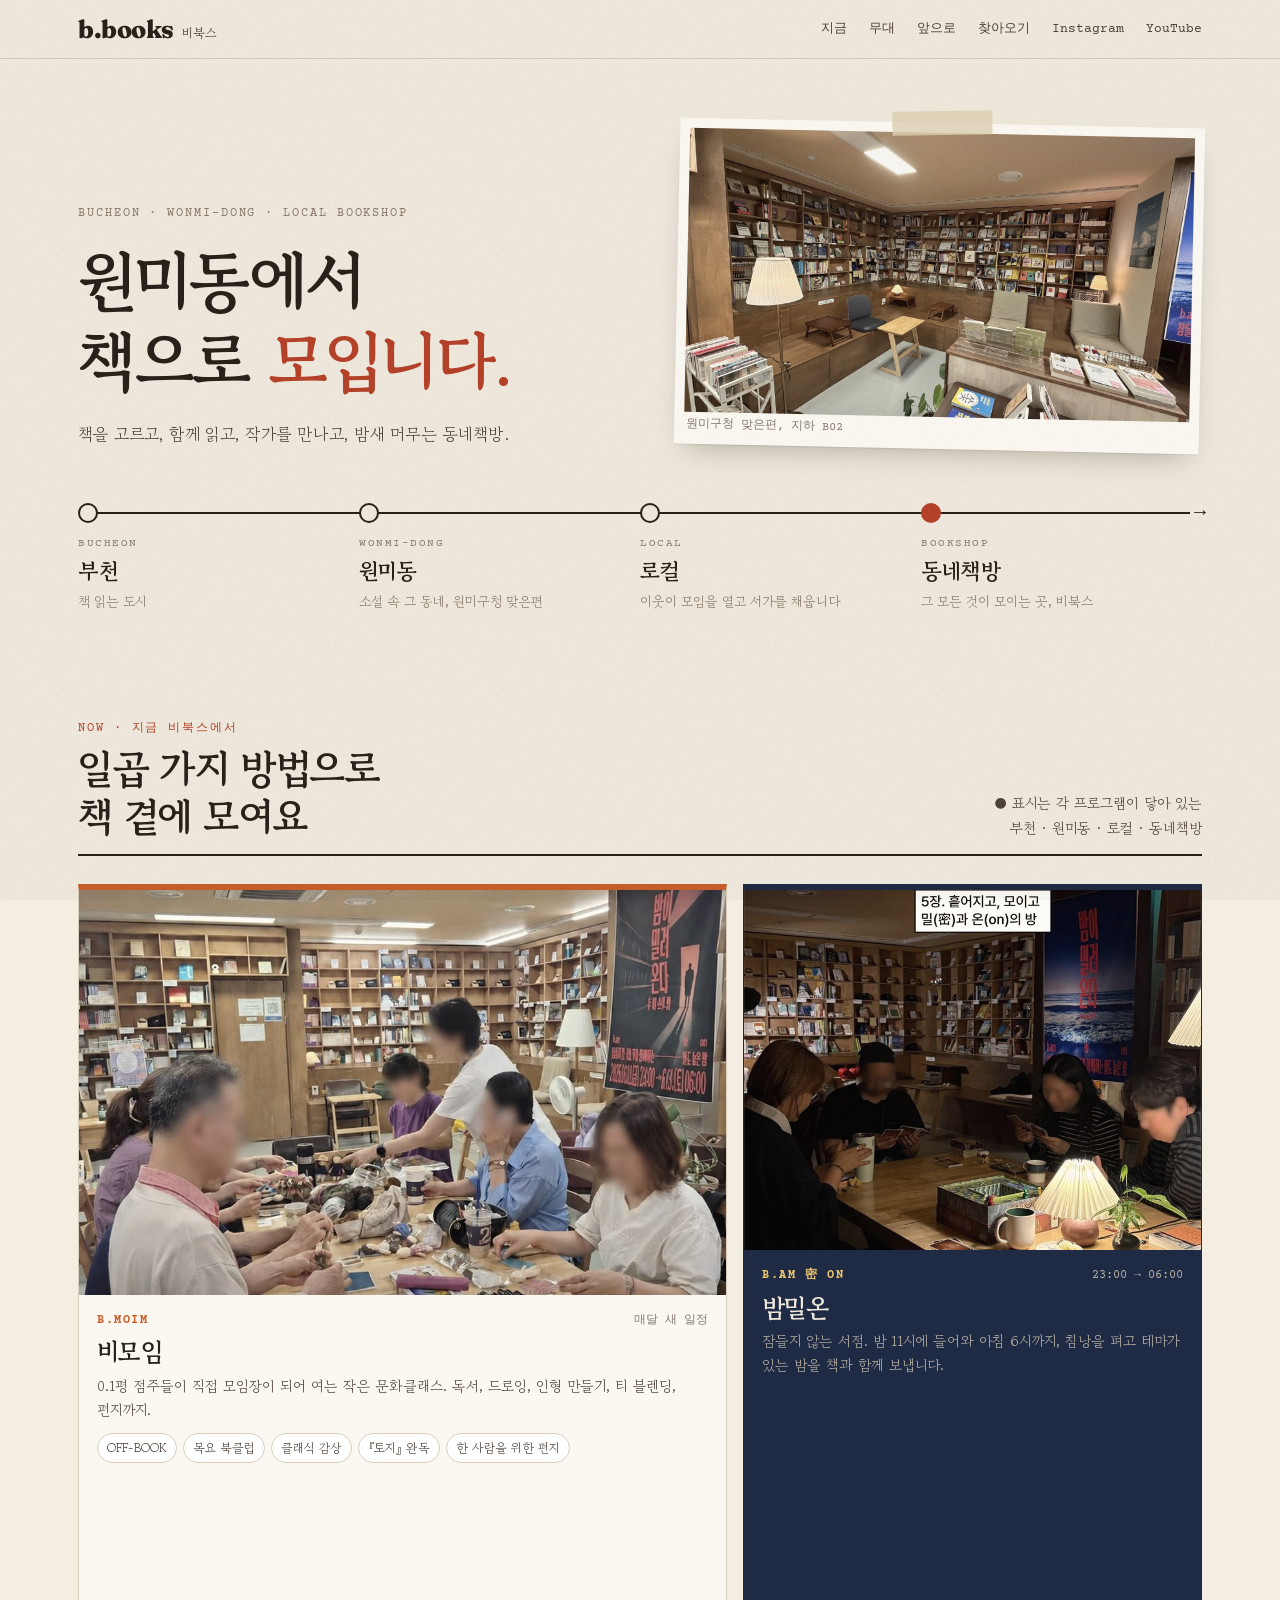
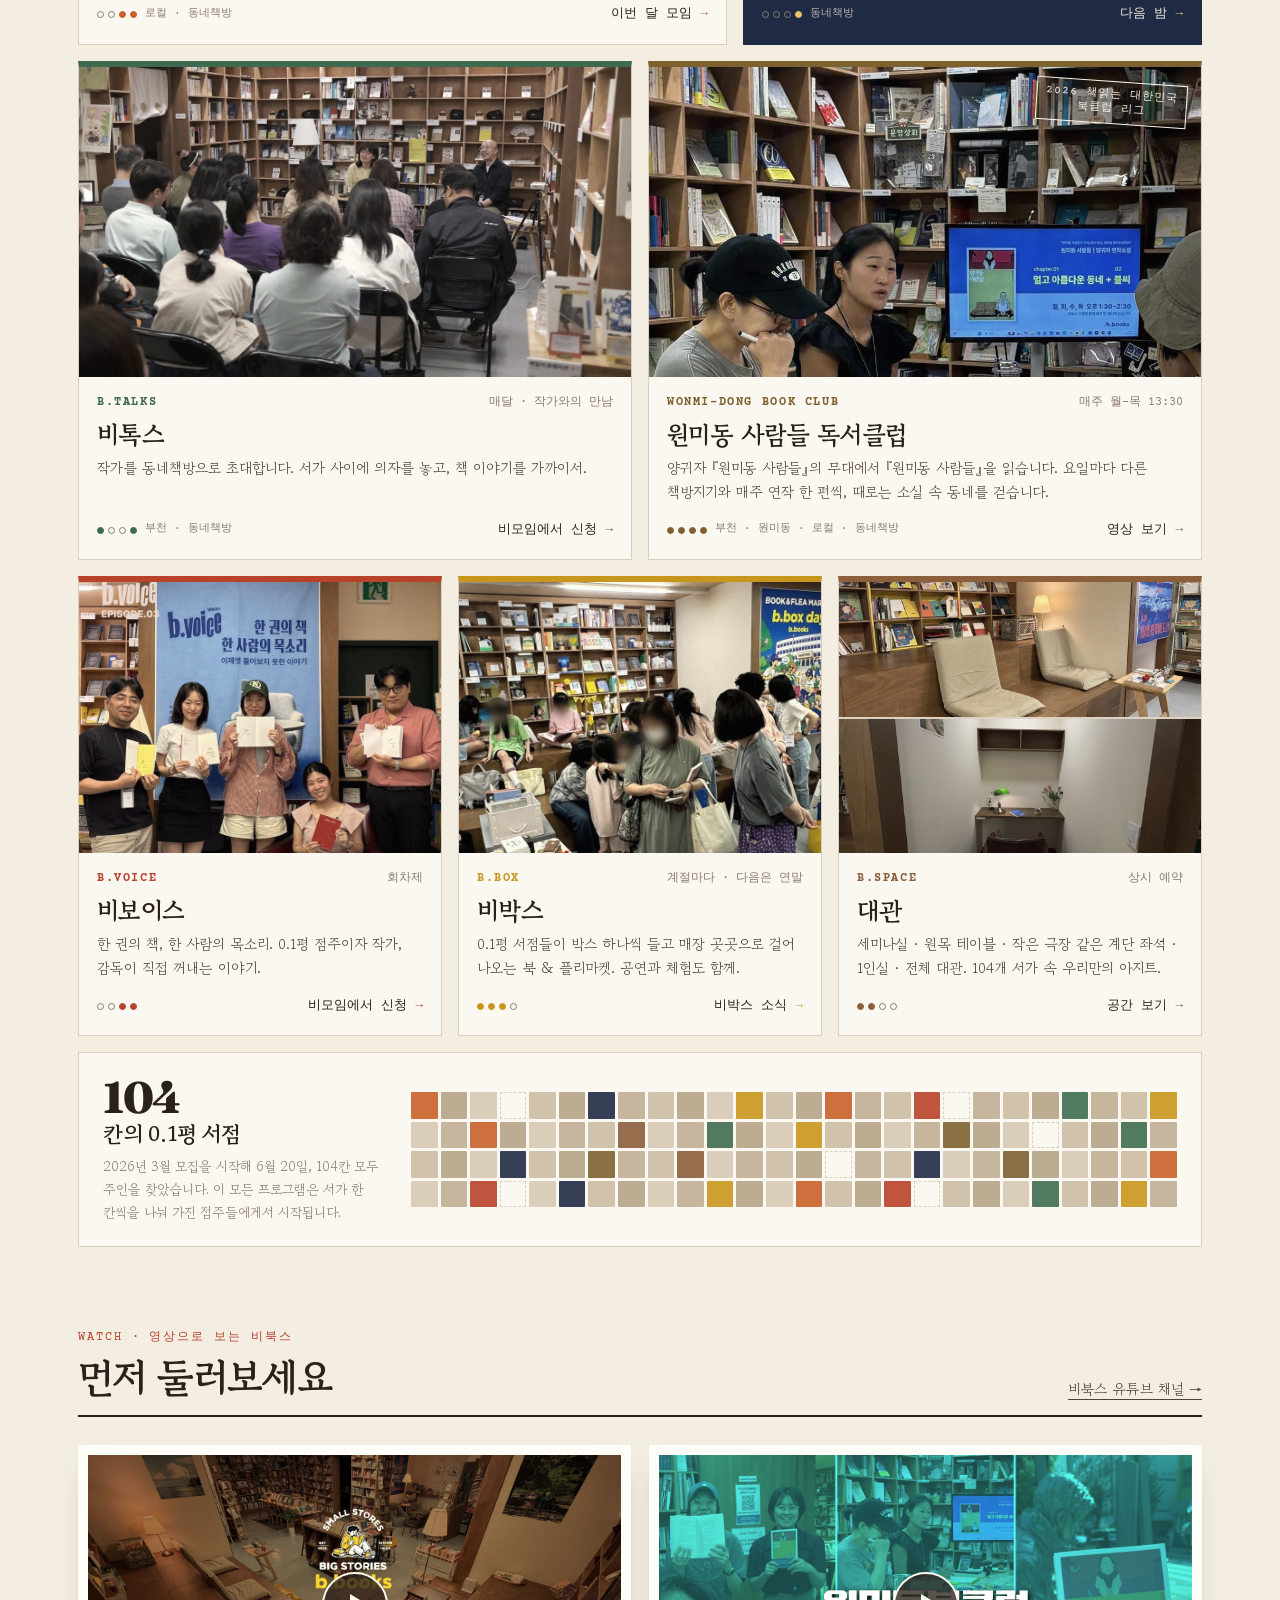
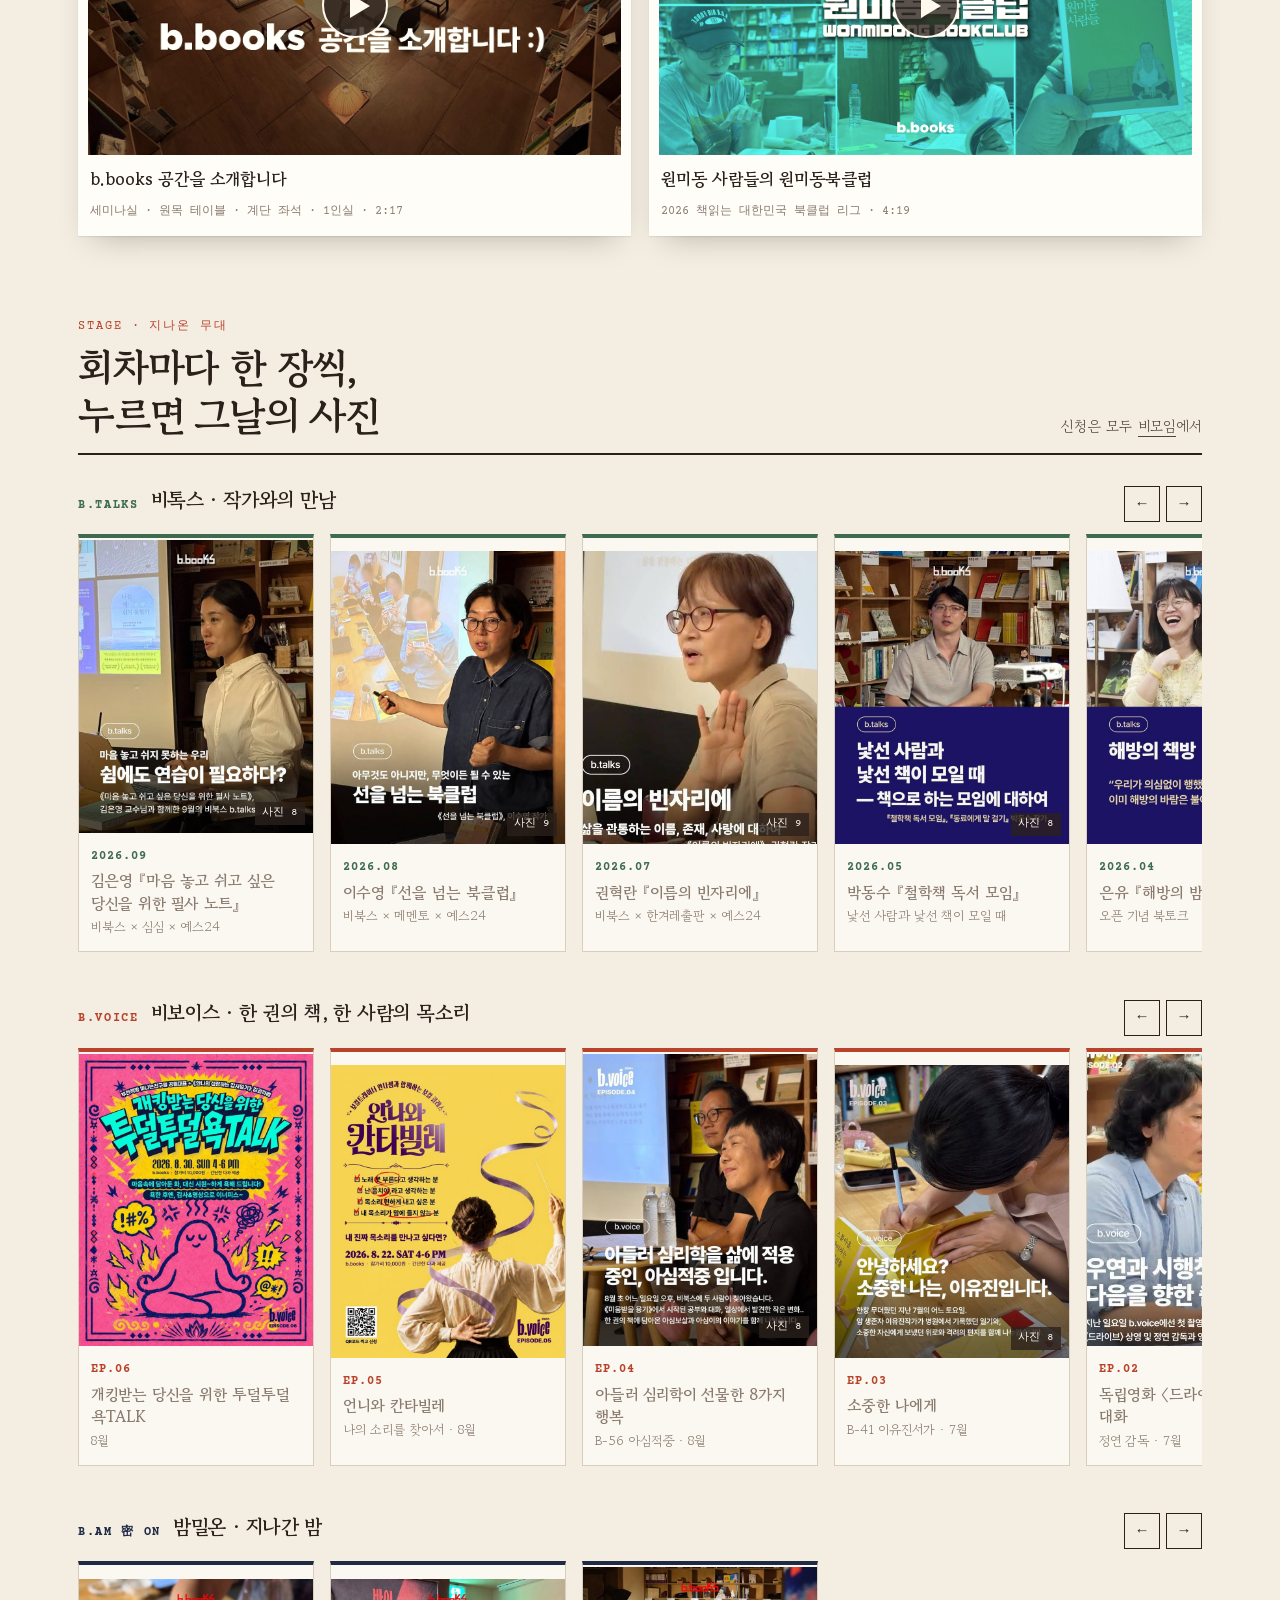
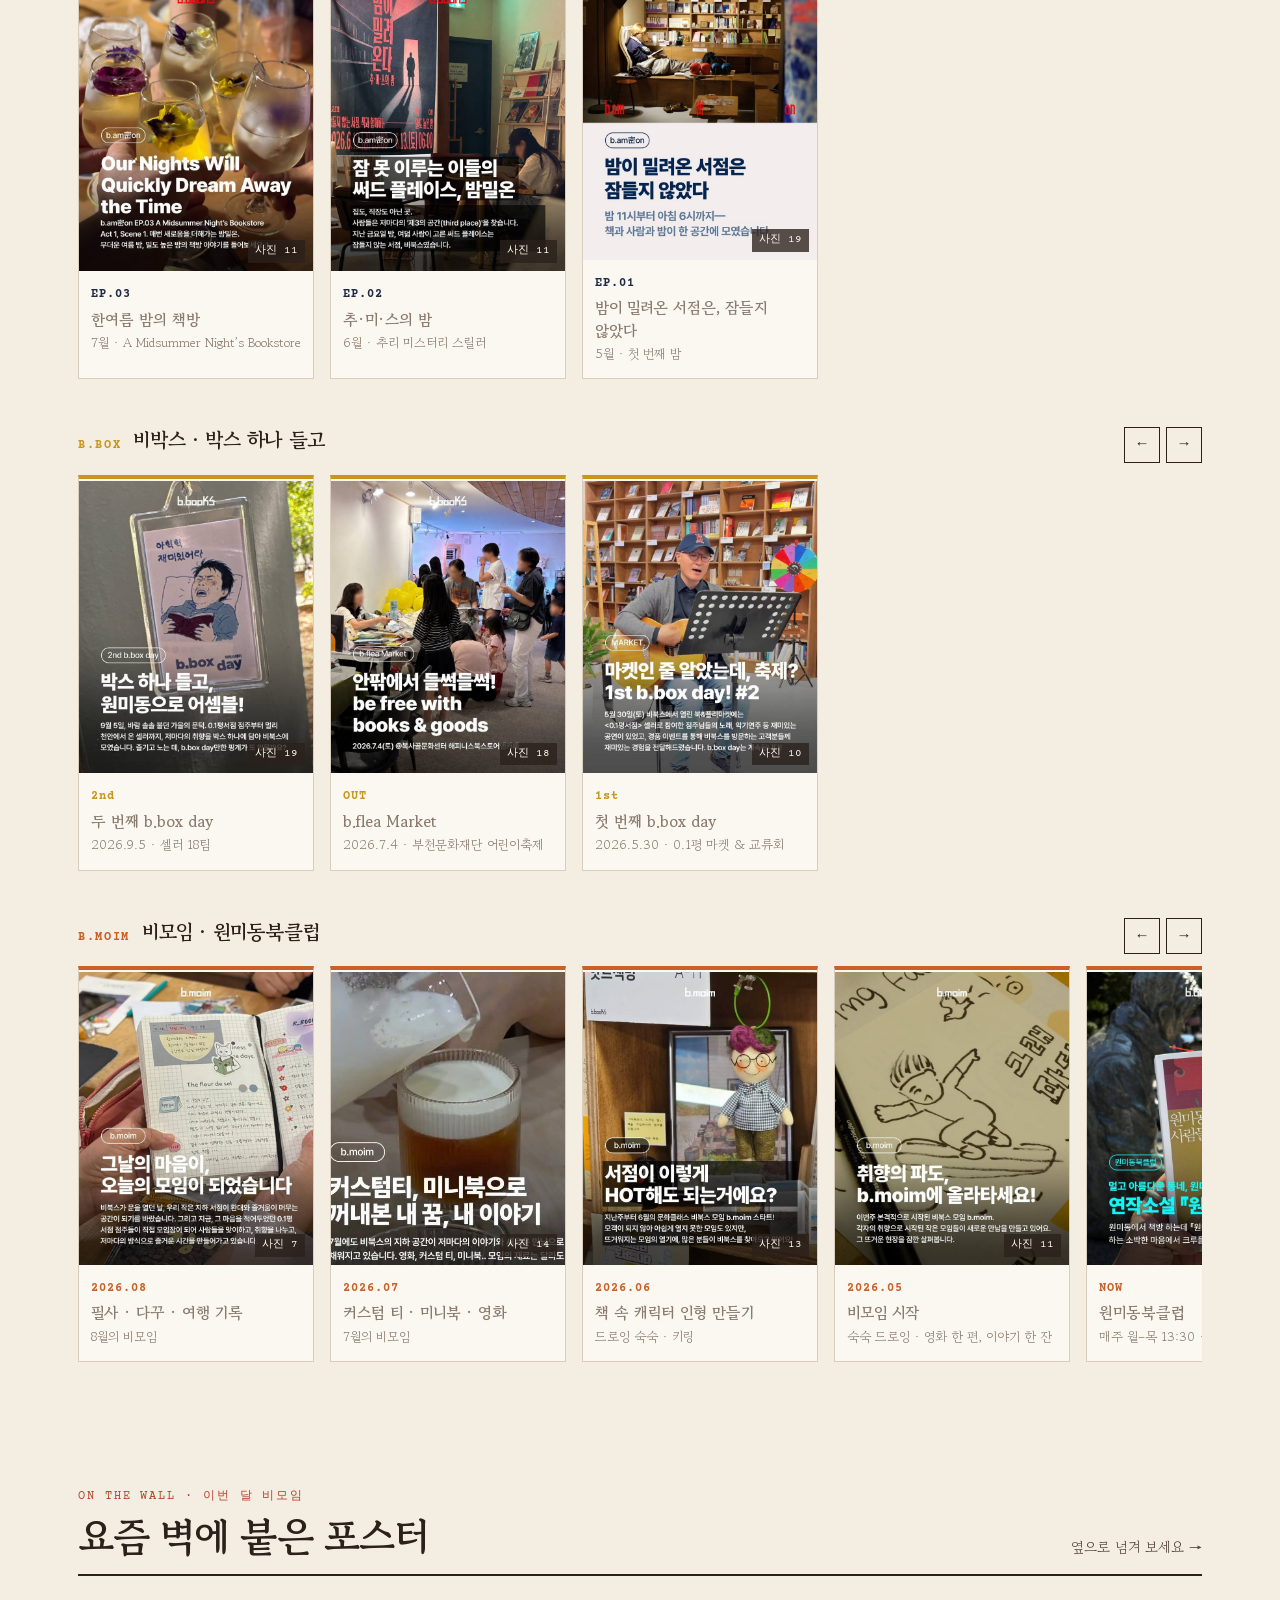
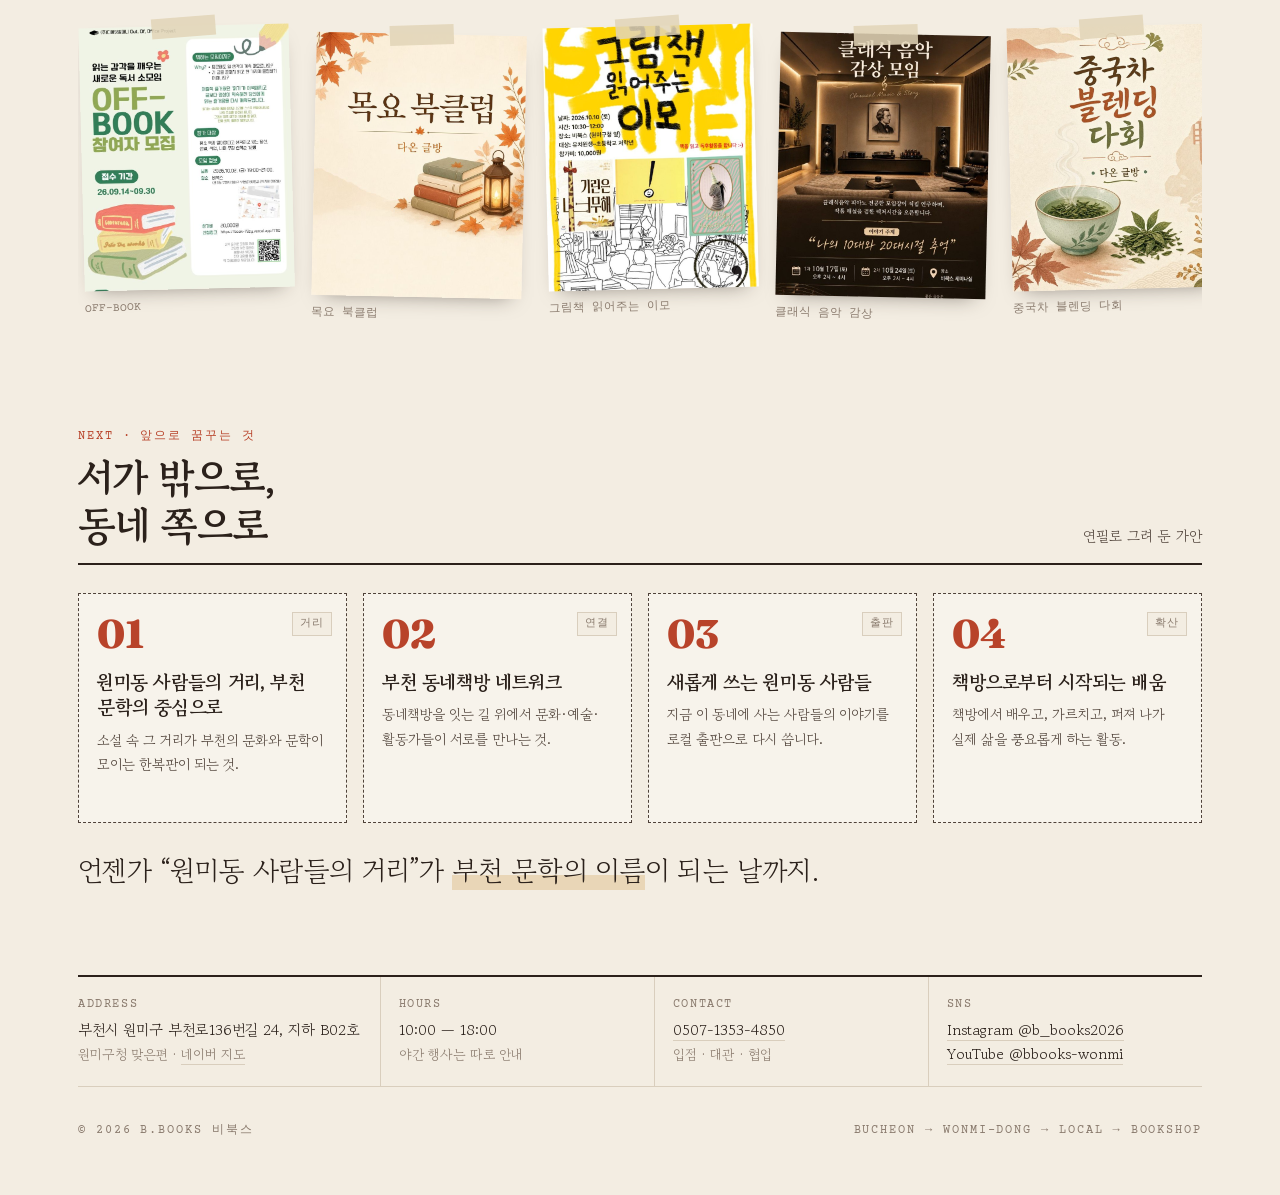
==== index.html @ 8acd5d56 "인스타그램 기록 반영: 실제 행사 사진, 비톡스·비보이스·밤밀온·비박스·비모임 회차별 갤러리 Co-Authored-By: Claude Opus 5.5 <noreply@anthrop" ====
<!DOCTYPE html>
<html lang="ko">
<head>
<meta charset="UTF-8">
<meta name="viewport" content="width=device-width, initial-scale=1">
<title>비북스 b.books — 부천 원미동 동네책방</title>
<meta name="description" content="부천 원미동 동네책방 비북스. 비모임, 비톡스, 밤밀온, 비보이스, 비박스, 원미동 사람들 독서클럽, 공간 대관.">
<meta property="og:type" content="website">
<meta property="og:title" content="비북스 b.books — 부천 원미동 동네책방">
<meta property="og:description" content="원미동에서 책으로 모입니다. 비모임 · 비톡스 · 밤밀온 · 비보이스 · 비박스 · 원미동 사람들 독서클럽 · 대관">
<meta property="og:image" content="https://yonghee0330.github.io/bbooks-home/images/og.jpg">
<meta property="og:url" content="https://yonghee0330.github.io/bbooks-home/">
<meta name="robots" content="noindex">
<link rel="preconnect" href="https://fonts.googleapis.com">
<link rel="preconnect" href="https://fonts.gstatic.com" crossorigin>
<link href="https://fonts.googleapis.com/css2?family=Courier+Prime:wght@400;700&family=Fraunces:ital,opsz,wght@0,9..144,600;0,9..144,800;1,9..144,400&family=Gowun+Batang:wght@400;700&display=swap" rel="stylesheet">
<style>
  :root {
    --paper: #f3ede2;
    --card: #fbf8f2;
    --ink: #2b211b;
    --ink-2: #4f4239;
    --muted: #8a7b6e;
    --line: #d9cebd;
    --stamp: #b8432a;
    --serif: 'Gowun Batang', 'Noto Serif KR', 'AppleMyungjo', serif;
    --mono: 'Courier Prime', 'Courier New', monospace;
    --display: 'Fraunces', Georgia, serif;
    /* 프로그램 색 */
    --c-moim: #c9602a;
    --c-bam: #1f2a44;
    --c-talks: #3e6b4f;
    --c-wonmi: #7d6230;
    --c-voice: #b8432a;
    --c-moim2: #c9602a;
    --c-box: #c8961c;
    --c-space: #8b5e3c;
  }
  *, *::before, *::after { box-sizing: border-box; margin: 0; padding: 0; }
  html { scroll-behavior: smooth; -webkit-text-size-adjust: 100%; }
  body {
    background: var(--paper); color: var(--ink);
    font-family: var(--serif); font-size: 16px; line-height: 1.7;
    word-break: keep-all; overflow-wrap: break-word; overflow-x: hidden;
  }
  body::before {
    content: ""; position: fixed; inset: 0; pointer-events: none; z-index: 90;
    opacity: .32; mix-blend-mode: multiply;
    background-image: url("data:image/svg+xml,%3Csvg xmlns='http://www.w3.org/2000/svg' width='220' height='220'%3E%3Cfilter id='n'%3E%3CfeTurbulence type='fractalNoise' baseFrequency='.85' numOctaves='3' stitchTiles='stitch'/%3E%3CfeColorMatrix values='0 0 0 0 .45 0 0 0 0 .38 0 0 0 0 .3 0 0 0 .5 0'/%3E%3C/filter%3E%3Crect width='100%25' height='100%25' filter='url(%23n)'/%3E%3C/svg%3E");
  }
  a { color: inherit; text-decoration: none; }
  img { display: block; max-width: 100%; height: auto; }
  ::selection { background: #e7d3b8; }
  .wrap { max-width: 1180px; margin: 0 auto; padding: 0 28px; }
  .label { font-family: var(--mono); font-size: 12px; letter-spacing: .16em; text-transform: uppercase; color: var(--muted); }

  /* ── top ── */
  .top { position: sticky; top: 0; z-index: 40; background: rgba(243,237,226,.92); backdrop-filter: blur(6px); border-bottom: 1px solid var(--line); }
  .top .wrap { display: flex; align-items: center; justify-content: space-between; height: 58px; }
  .logo { font-family: var(--display); font-weight: 800; font-size: 25px; letter-spacing: -.02em; }
  .logo small { font-family: var(--serif); font-weight: 400; font-size: 13px; color: var(--ink-2); margin-left: 8px; letter-spacing: 0; }
  .top nav { display: flex; gap: 22px; font-family: var(--mono); font-size: 13px; }
  .top nav a { color: var(--ink-2); }
  .top nav a:hover { color: var(--ink); }

  /* ── hero ── */
  .hero { padding: 64px 0 26px; }
  .hero-grid { display: grid; grid-template-columns: 1.05fr 1fr; gap: 48px; align-items: end; }
  .hero h1 { font-size: clamp(38px, 5.4vw, 66px); line-height: 1.22; letter-spacing: -.035em; font-weight: 700; margin-top: 14px; }
  .hero h1 em { font-style: normal; color: var(--stamp); }
  .hero .sub { margin-top: 20px; font-size: 17px; color: var(--ink-2); max-width: 30em; }
  .print { background: #fffdf8; padding: 10px 10px 32px; position: relative; box-shadow: 0 1px 1px rgba(43,33,27,.08), 0 14px 30px -14px rgba(43,33,27,.35); }
  .print img { filter: sepia(.15) saturate(.9) contrast(.97); }
  .print figcaption { position: absolute; left: 12px; bottom: 8px; font-family: var(--mono); font-size: 12px; color: var(--muted); }
  .tape::before { content: ""; position: absolute; top: -12px; left: 50%; width: 100px; height: 24px; transform: translateX(-50%) rotate(-2deg); background: rgba(226,213,184,.8); z-index: 2; }
  .hero .print { transform: rotate(1.2deg); }

  /* route: 부천 → 원미동 → 로컬 → 동네책방 */
  .route { margin-top: 54px; position: relative; display: grid; grid-template-columns: repeat(4, 1fr); }
  .route::before { content: ""; position: absolute; left: 9px; right: 0; top: 9px; border-top: 2px solid var(--ink); }
  .route::after { content: "→"; position: absolute; right: -4px; top: -6px; font-family: var(--mono); font-size: 20px; background: var(--paper); padding-left: 4px; }
  .stop { position: relative; padding-top: 30px; padding-right: 12px; }
  .stop::before { content: ""; position: absolute; left: 0; top: 0; width: 20px; height: 20px; border-radius: 50%; background: var(--paper); border: 2px solid var(--ink); z-index: 1; }
  .stop:last-child::before { background: var(--stamp); border-color: var(--stamp); }
  .stop b { display: block; font-size: 22px; letter-spacing: -.02em; }
  .stop span { display: block; font-size: 13.5px; color: var(--muted); line-height: 1.55; margin-top: 2px; }
  .stop .en { font-family: var(--mono); font-size: 11px; letter-spacing: .14em; color: var(--muted); }

  /* ── section heads ── */
  .sec { padding: 84px 0 0; }
  .sec-head { display: flex; justify-content: space-between; align-items: end; gap: 20px; margin-bottom: 28px; border-bottom: 2px solid var(--ink); padding-bottom: 14px; }
  .sec-head h2 { font-size: clamp(28px, 3.4vw, 40px); letter-spacing: -.03em; line-height: 1.2; }
  .sec-head h2 small { display: block; font-family: var(--mono); font-size: 12px; letter-spacing: .16em; color: var(--stamp); font-weight: 400; margin-bottom: 8px; }
  .sec-head p { color: var(--ink-2); font-size: 14.5px; text-align: right; }

  /* ── program bento ── */
  .bento { display: grid; grid-template-columns: repeat(12, 1fr); gap: 16px; }
  .mod {
    --c: var(--ink);
    position: relative; display: flex; flex-direction: column; background: var(--card);
    border: 1px solid var(--line); border-top: 6px solid var(--c); overflow: hidden;
    transition: transform .25s ease, box-shadow .25s ease;
  }
  a.mod:hover { transform: translateY(-4px); box-shadow: 0 18px 32px -18px rgba(43,33,27,.45); }
  .mod .ph { position: relative; overflow: hidden; background: #ddd2c1; }
  .mod .ph img { width: 100%; height: 100%; object-fit: cover; filter: sepia(.14) saturate(.9) contrast(.97); transition: transform .6s ease; }
  a.mod:hover .ph img { transform: scale(1.03); }
  .mod .body { padding: 16px 18px 18px; display: flex; flex-direction: column; gap: 6px; flex: 1; }
  .mod .meta { display: flex; justify-content: space-between; align-items: center; gap: 8px; }
  .mod .en { font-family: var(--mono); font-size: 11.5px; letter-spacing: .14em; color: var(--c); font-weight: 700; text-transform: uppercase; }
  .mod .when { font-family: var(--mono); font-size: 11.5px; color: var(--muted); }
  .mod h3 { font-size: 25px; letter-spacing: -.025em; line-height: 1.25; }
  .mod p { font-size: 14.5px; color: var(--ink-2); line-height: 1.65; }
  .mod .foot { margin-top: auto; padding-top: 10px; display: flex; justify-content: space-between; align-items: center; gap: 10px; }
  .mod .go { font-family: var(--mono); font-size: 12.5px; }
  .mod .go::after { content: " →"; color: var(--c); }
  /* 각 모듈이 어느 연결고리에 닿는지: 작은 노선 표시 */
  .ties { display: flex; gap: 4px; align-items: center; font-family: var(--mono); font-size: 10.5px; color: var(--muted); }
  .ties i { width: 7px; height: 7px; border-radius: 50%; border: 1.5px solid var(--muted); display: inline-block; }
  .ties i.on { background: var(--c); border-color: var(--c); }
  .ties em { font-style: normal; margin-left: 4px; }
  .chips { display: flex; flex-wrap: wrap; gap: 6px; margin-top: 6px; }
  .chips span { font-size: 12.5px; padding: 3px 9px; border: 1px solid var(--line); border-radius: 999px; background: #fff; color: var(--ink-2); }

  .m-moim  { --c: var(--c-moim);  grid-column: span 7; grid-row: span 2; }
  .m-moim .ph { aspect-ratio: 16 / 10; }
  .m-bam   { --c: var(--c-bam);   grid-column: span 5; grid-row: span 2; background: var(--c-bam); color: #efe8dc; border-color: var(--c-bam); }
  .m-bam .ph { flex: 1; min-height: 260px; background: #111; }
  .m-bam p, .m-bam .when, .m-bam .ties { color: #b9b2a6; }
  .m-bam .en { color: #e9c46a; }
  .m-bam .ties i.on { background: #e9c46a; border-color: #e9c46a; }
  .m-bam .go::after { color: #e9c46a; }
  .m-talks { --c: var(--c-talks); grid-column: span 6; }
  .m-wonmi { --c: var(--c-wonmi); grid-column: span 6; }
  .m-talks .ph, .m-wonmi .ph { aspect-ratio: 16 / 9; }
  .m-voice  { --c: var(--c-voice);  grid-column: span 4; }
  .m-box { --c: var(--c-box); grid-column: span 4; }
  .m-space  { --c: var(--c-space);  grid-column: span 4; }
  .m-voice .ph, .m-box .ph { aspect-ratio: 4 / 3; }
  .m-voice .ph img, .m-box .ph img { object-position: center 40%; }
  .m-space .ph { aspect-ratio: 4 / 3; display: grid; grid-template-rows: 1fr 1fr; gap: 2px; }
  .m-space .ph img { min-height: 0; }
  .m-wonmi .stamp {
    position: absolute; right: 14px; top: 14px; z-index: 2;
    font-family: var(--mono); font-size: 11px; letter-spacing: .1em; line-height: 1.3; text-align: center;
    color: #fff8ec; border: 1.5px solid #fff8ec; padding: 6px 8px; transform: rotate(4deg); background: rgba(43,33,27,.35);
  }

  /* ── 0.1평 cells ── */
  .cells-band { margin-top: 16px; display: grid; grid-template-columns: 280px 1fr; gap: 28px; align-items: center; background: var(--card); border: 1px solid var(--line); padding: 22px 24px; }
  .cells-band h3 { font-size: 22px; letter-spacing: -.02em; line-height: 1.35; }
  .cells-band h3 b { font-family: var(--display); font-size: 44px; font-weight: 800; display: block; line-height: 1; letter-spacing: -.03em; }
  .cells-band p { font-size: 13.5px; color: var(--muted); margin-top: 6px; }
  .cells { display: grid; grid-template-columns: repeat(26, 1fr); gap: 3px; }
  .cells i { aspect-ratio: 1; background: var(--c, #cbbba3); border-radius: 1px; opacity: .9; }
  .cells i.empty { background: transparent; outline: 1px dashed var(--line); outline-offset: -1px; }

  /* ── poster wall ── */
  .wall { display: flex; gap: 22px; overflow-x: auto; padding: 22px 4px 30px; scroll-snap-type: x proximity; scrollbar-width: thin; }
  .wall figure { flex: none; width: 210px; scroll-snap-align: start; position: relative; }
  .wall figure:nth-child(odd) { transform: rotate(-1.4deg); }
  .wall figure:nth-child(even) { transform: rotate(1.2deg) translateY(8px); }
  .wall img { width: 100%; aspect-ratio: 4 / 5; object-fit: cover; box-shadow: 0 10px 20px -12px rgba(43,33,27,.5); }
  .wall figure::before { content: ""; position: absolute; top: -9px; left: 50%; width: 64px; height: 20px; transform: translateX(-50%) rotate(-3deg); background: rgba(226,213,184,.85); z-index: 2; }
  .wall figcaption { font-family: var(--mono); font-size: 11.5px; color: var(--muted); margin-top: 8px; }

  /* ── videos ── */
  a.ul { border-bottom: 1px solid var(--ink-2); }
  .videos { display: grid; grid-template-columns: 1fr 1fr; gap: 18px; }
  .video { background: #fffdf8; padding: 10px 10px 14px; box-shadow: 0 1px 1px rgba(43,33,27,.08), 0 14px 30px -16px rgba(43,33,27,.35); }
  .yt { position: relative; display: block; width: 100%; aspect-ratio: 16 / 9; border: 0; padding: 0; cursor: pointer; background: #111; overflow: hidden; }
  .yt img { width: 100%; height: 100%; object-fit: cover; filter: sepia(.12) saturate(.92); transition: transform .5s ease; }
  .yt:hover img { transform: scale(1.03); }
  .yt .play { position: absolute; left: 50%; top: 50%; width: 66px; height: 66px; margin: -33px 0 0 -33px; border-radius: 50%; background: rgba(43,33,27,.78); border: 2px solid #fff8ec; }
  .yt .play::after { content: ""; position: absolute; left: 26px; top: 20px; border-left: 20px solid #fff8ec; border-top: 12px solid transparent; border-bottom: 12px solid transparent; }
  .yt iframe { position: absolute; inset: 0; width: 100%; height: 100%; border: 0; }
  .video figcaption { padding: 10px 2px 0; }
  .video figcaption b { display: block; font-size: 17px; }
  .video figcaption span { font-family: var(--mono); font-size: 12px; color: var(--muted); }

  /* ── stage reels ── */
  .reel { margin-bottom: 34px; }
  .reel-head { display: flex; align-items: baseline; gap: 12px; margin-bottom: 12px; }
  .reel-head .en { font-family: var(--mono); font-size: 12px; letter-spacing: .14em; font-weight: 700; color: var(--c); text-transform: uppercase; }
  .reel-head h3 { font-size: 20px; letter-spacing: -.02em; }
  .reel-head .nav { margin-left: auto; display: flex; gap: 6px; }
  .reel-head button { width: 36px; height: 36px; border: 1px solid var(--ink); background: transparent; font-family: var(--mono); font-size: 15px; cursor: pointer; color: var(--ink); }
  .reel-head button:hover { background: var(--ink); color: var(--paper); }
  .track { display: flex; gap: 16px; overflow-x: auto; scroll-snap-type: x mandatory; padding-bottom: 10px; scrollbar-width: thin; }
  .slide { flex: none; width: 236px; scroll-snap-align: start; background: var(--card); border: 1px solid var(--line); border-top: 4px solid var(--c); }
  .slide img { width: 100%; aspect-ratio: 4 / 5; object-fit: cover; }
  .slide .cap { padding: 10px 12px 13px; }
  .slide .no { font-family: var(--mono); font-size: 11.5px; color: var(--c); font-weight: 700; letter-spacing: .08em; }
  .slide b { display: block; font-size: 15.5px; line-height: 1.45; margin-top: 3px; }
  .slide span { display: block; font-size: 13px; color: var(--muted); margin-top: 2px; }
  .slide.next { display: flex; flex-direction: column; justify-content: center; align-items: center; text-align: center; border-style: dashed; min-height: 300px; background: transparent; color: var(--muted); font-size: 14px; padding: 20px; }

  .slide { cursor: pointer; text-align: left; font: inherit; color: inherit; padding: 0; }
  .slide .ph { position: relative; }
  .slide .cnt { position: absolute; right: 8px; bottom: 8px; font-family: var(--mono); font-size: 11px; background: rgba(43,33,27,.78); color: #fff8ec; padding: 2px 7px; }
  .slide:hover img { filter: brightness(1.05); }
  .slide:focus-visible { outline: 2px solid var(--c); outline-offset: 2px; }
  /* lightbox */
  .lb { position: fixed; inset: 0; z-index: 100; background: rgba(28,22,18,.94); color: #f3ede2; display: flex; flex-direction: column; }
  .lb[hidden] { display: none; }
  .lb-top { display: flex; align-items: center; gap: 14px; padding: 14px 18px; }
  .lb-top > div { flex: 1; min-width: 0; }
  .lb-no { font-family: var(--mono); font-size: 12px; color: #e9c46a; margin-right: 10px; }
  .lb-title { font-size: 16px; }
  .lb-count { font-family: var(--mono); font-size: 12px; color: #b9b2a6; }
  .lb-x { width: 40px; height: 40px; border: 1px solid #6d625a; background: transparent; color: inherit; font-size: 22px; cursor: pointer; }
  .lb-track { flex: 1; display: flex; overflow-x: auto; scroll-snap-type: x mandatory; scrollbar-width: none; }
  .lb-track::-webkit-scrollbar { display: none; }
  .lb-track figure { flex: none; width: 100%; height: 100%; scroll-snap-align: center; display: flex; align-items: center; justify-content: center; padding: 0 16px 24px; }
  .lb-track img { max-width: 100%; max-height: 100%; object-fit: contain; box-shadow: 0 20px 40px rgba(0,0,0,.4); }
  .lb-arrow { position: absolute; top: 50%; width: 46px; height: 46px; margin-top: -23px; border: 1px solid #6d625a; background: rgba(28,22,18,.6); color: inherit; font-family: var(--mono); font-size: 18px; cursor: pointer; }
  .lb-arrow.prev { left: 14px; } .lb-arrow.next { right: 14px; }
  @media (max-width: 680px) { .lb-arrow { display: none; } }

  /* ── future ── */
  .future { display: grid; grid-template-columns: repeat(4, 1fr); gap: 16px; }
  .dream {
    border: 1.5px dashed var(--ink-2); padding: 20px 18px 22px; position: relative; min-height: 230px;
    background-color: rgba(251,248,242,.6);
  }
  .dream .n { font-family: var(--display); font-size: 40px; font-weight: 800; line-height: 1; color: var(--stamp); }
  .dream .st { position: absolute; right: 14px; top: 18px; font-family: var(--mono); font-size: 11px; letter-spacing: .1em; color: var(--muted); border: 1px solid var(--line); padding: 2px 7px; background: var(--paper); }
  .dream h3 { font-size: 19px; letter-spacing: -.02em; margin: 14px 0 8px; line-height: 1.35; }
  .dream p { font-size: 14px; color: var(--ink-2); line-height: 1.75; }
  .future-line { margin-top: 26px; font-size: clamp(20px, 2.4vw, 28px); letter-spacing: -.02em; line-height: 1.5; }
  .future-line em { font-style: normal; background: linear-gradient(transparent 62%, #e9d6b7 62%); }

  /* ── visit ── */
  .visit { display: grid; grid-template-columns: 1.1fr 1fr 1fr 1fr; border-top: 2px solid var(--ink); border-bottom: 1px solid var(--line); }
  .visit div { padding: 18px 18px 20px 0; }
  .visit div + div { padding-left: 18px; border-left: 1px solid var(--line); }
  .visit dt { font-family: var(--mono); font-size: 11.5px; letter-spacing: .14em; color: var(--muted); margin-bottom: 4px; }
  .visit dd { font-size: 15px; line-height: 1.6; }
  .visit dd span { color: var(--muted); font-size: 13.5px; }
  .visit a { border-bottom: 1px solid var(--line); }
  footer { padding: 34px 0 54px; display: flex; justify-content: space-between; gap: 14px; flex-wrap: wrap; }

  /* ── responsive ── */
  @media (max-width: 980px) {
    .hero-grid { grid-template-columns: 1fr; gap: 34px; }
    .m-moim, .m-bam { grid-column: span 12; grid-row: auto; }
    .m-bam .ph { min-height: 0; aspect-ratio: 16 / 10; flex: none; }
    .m-voice, .m-box { grid-column: span 6; }
    .m-space { grid-column: span 12; }
    .m-space .ph { aspect-ratio: 16 / 7; grid-template-rows: none; grid-template-columns: 1fr 1fr; }
    .future { grid-template-columns: 1fr 1fr; }
    .videos { grid-template-columns: 1fr; }
    .visit { grid-template-columns: 1fr 1fr; }
    .visit div:nth-child(3) { padding-left: 0; border-left: 0; }
    .visit div:nth-child(n+3) { border-top: 1px solid var(--line); }
  }
  @media (max-width: 680px) {
    .wrap { padding: 0 16px; }
    .top nav { gap: 14px; font-size: 12px; }
    .top nav .hide-s { display: none; }
    .logo small { display: none; }
    .hero { padding-top: 38px; }
    .route { grid-template-columns: 1fr 1fr; row-gap: 26px; margin-top: 40px; }
    .route::before, .route::after { display: none; }
    .stop::after { content: ""; position: absolute; left: 22px; right: 0; top: 9px; border-top: 2px solid var(--ink); }
    .stop:last-child::after { border-top-style: dashed; right: 30%; }
    .sec { padding-top: 64px; }
    .sec-head { flex-direction: column; align-items: start; gap: 6px; }
    .sec-head p { text-align: left; }
    .bento { gap: 14px; }
    .m-talks, .m-wonmi, .m-voice, .m-box, .m-space { grid-column: span 12; }
    .m-voice, .m-box { flex-direction: row; }
    .m-voice .ph, .m-box .ph { aspect-ratio: auto; width: 40%; flex: none; }
    .m-space .ph { aspect-ratio: 16 / 9; }
    .mod h3 { font-size: 22px; }
    .cells-band { grid-template-columns: 1fr; gap: 16px; padding: 18px; }
    .cells { grid-template-columns: repeat(13, 1fr); }
    .wall figure { width: 160px; }
    .slide { width: 58vw; max-width: 240px; }
    .reel-head { flex-wrap: wrap; gap: 2px 10px; }
    .reel-head h3 { font-size: 17px; }
    .reel-head .nav { display: none; }
    .future { grid-template-columns: 1fr; }
    .dream { min-height: 0; }
    .visit { grid-template-columns: 1fr; }
    .visit div, .visit div + div { padding: 14px 0; border-left: 0; }
    .visit div + div { border-top: 1px solid var(--line); }
  }
  @media (prefers-reduced-motion: reduce) { html { scroll-behavior: auto; } .mod, .mod .ph img { transition: none; } }
</style>
</head>
<body>

<header class="top">
  <div class="wrap">
    <a class="logo" href="#">b.books<small>비북스</small></a>
    <nav aria-label="바로가기">
      <a href="#now">지금</a>
      <a href="#stage">무대</a>
      <a href="#next">앞으로</a>
      <a href="#visit">찾아오기</a>
      <a class="hide-s" href="https://www.instagram.com/b_books2026/" target="_blank" rel="noopener">Instagram</a>
      <a class="hide-s" href="https://www.youtube.com/@bbooks-wonmi" target="_blank" rel="noopener">YouTube</a>
    </nav>
  </div>
</header>

<main>
  <section class="hero">
    <div class="wrap">
      <div class="hero-grid">
        <div>
          <p class="label">Bucheon · Wonmi-dong · Local Bookshop</p>
          <h1>원미동에서<br>책으로 <em>모입니다.</em></h1>
          <p class="sub">책을 고르고, 함께 읽고, 작가를 만나고, 밤새 머무는 동네책방.</p>
        </div>
        <figure class="print tape">
          <img src="images/shelves.jpg" width="1600" height="900" alt="비북스 매장. 벽을 따라 칸칸이 나뉜 나무 서가">
          <figcaption>원미구청 맞은편, 지하 B02</figcaption>
        </figure>
      </div>

      <div class="route" aria-label="부천에서 동네책방까지">
        <div class="stop"><span class="en">BUCHEON</span><b>부천</b><span>책 읽는 도시</span></div>
        <div class="stop"><span class="en">WONMI-DONG</span><b>원미동</b><span>소설 속 그 동네, 원미구청 맞은편</span></div>
        <div class="stop"><span class="en">LOCAL</span><b>로컬</b><span>이웃이 모임을 열고 서가를 채웁니다</span></div>
        <div class="stop"><span class="en">BOOKSHOP</span><b>동네책방</b><span>그 모든 것이 모이는 곳, 비북스</span></div>
      </div>
    </div>
  </section>

  <section class="sec" id="now">
    <div class="wrap">
      <div class="sec-head">
        <h2><small>NOW · 지금 비북스에서</small>일곱 가지 방법으로<br>책 곁에 모여요</h2>
        <p>● 표시는 각 프로그램이 닿아 있는<br>부천 · 원미동 · 로컬 · 동네책방</p>
      </div>

      <div class="bento">
        <a class="mod m-moim" href="https://moim.bbooks.co.kr/" target="_blank" rel="noopener">
          <div class="ph"><img src="images/m-moim.jpg" width="1000" height="625" alt="긴 테이블에 둘러앉아 비모임을 하는 사람들" loading="lazy"></div>
          <div class="body">
            <div class="meta"><span class="en">b.moim</span><span class="when">매달 새 일정</span></div>
            <h3>비모임</h3>
            <p>0.1평 점주들이 직접 모임장이 되어 여는 작은 문화클래스. 독서, 드로잉, 인형 만들기, 티 블렌딩, 편지까지.</p>
            <div class="chips"><span>OFF-BOOK</span><span>목요 북클럽</span><span>클래식 감상</span><span>『토지』 완독</span><span>한 사람을 위한 편지</span></div>
            <div class="foot"><span class="ties"><i></i><i></i><i class="on"></i><i class="on"></i><em>로컬 · 동네책방</em></span><span class="go">이번 달 모임</span></div>
          </div>
        </a>

        <a class="mod m-bam" href="https://bam.bbooks.co.kr/" target="_blank" rel="noopener">
          <div class="ph"><img src="images/m-bam.jpg" width="800" height="1000" alt="밤의 서점, 스탠드 아래 테이블에서 책을 읽는 사람들" loading="lazy"></div>
          <div class="body">
            <div class="meta"><span class="en">b.am 密 on</span><span class="when">23:00 → 06:00</span></div>
            <h3>밤밀온</h3>
            <p>잠들지 않는 서점. 밤 11시에 들어와 아침 6시까지, 침낭을 펴고 테마가 있는 밤을 책과 함께 보냅니다.</p>
            <div class="foot"><span class="ties"><i></i><i></i><i></i><i class="on"></i><em>동네책방</em></span><span class="go">다음 밤</span></div>
          </div>
        </a>

        <a class="mod m-talks" href="https://moim.bbooks.co.kr/" target="_blank" rel="noopener">
          <div class="ph"><img src="images/btalks.jpg" width="1280" height="853" alt="서가 사이를 가득 채운 북토크 청중" loading="lazy"></div>
          <div class="body">
            <div class="meta"><span class="en">b.talks</span><span class="when">매달 · 작가와의 만남</span></div>
            <h3>비톡스</h3>
            <p>작가를 동네책방으로 초대합니다. 서가 사이에 의자를 놓고, 책 이야기를 가까이서.</p>
            <div class="foot"><span class="ties"><i class="on"></i><i></i><i></i><i class="on"></i><em>부천 · 동네책방</em></span><span class="go">비모임에서 신청</span></div>
          </div>
        </a>

        <a class="mod m-wonmi" href="https://www.youtube.com/watch?v=gM2q676UGJc&amp;t=74s" target="_blank" rel="noopener">
          <div class="ph">
            <span class="stamp">2026 책읽는 대한민국<br>북클럽 리그</span>
            <img src="images/m-wonmi.jpg" width="1100" height="618" alt="서가 앞에서 『원미동 사람들』을 함께 읽는 원미동북클럽" loading="lazy">
          </div>
          <div class="body">
            <div class="meta"><span class="en">Wonmi-dong Book Club</span><span class="when">매주 월–목 13:30</span></div>
            <h3>원미동 사람들 독서클럽</h3>
            <p>양귀자 『원미동 사람들』의 무대에서 『원미동 사람들』을 읽습니다. 요일마다 다른 책방지기와 매주 연작 한 편씩, 때로는 소설 속 동네를 걷습니다.</p>
            <div class="foot"><span class="ties"><i class="on"></i><i class="on"></i><i class="on"></i><i class="on"></i><em>부천 · 원미동 · 로컬 · 동네책방</em></span><span class="go">영상 보기</span></div>
          </div>
        </a>

        <a class="mod m-voice" href="https://moim.bbooks.co.kr/" target="_blank" rel="noopener">
          <div class="ph"><img src="images/m-voice.jpg" width="800" height="600" alt="비보이스 EP.03을 마치고 책을 들고 선 사람들" loading="lazy"></div>
          <div class="body">
            <div class="meta"><span class="en">b.voice</span><span class="when">회차제</span></div>
            <h3>비보이스</h3>
            <p>한 권의 책, 한 사람의 목소리. 0.1평 점주이자 작가, 감독이 직접 꺼내는 이야기.</p>
            <div class="foot"><span class="ties"><i></i><i></i><i class="on"></i><i class="on"></i></span><span class="go">비모임에서 신청</span></div>
          </div>
        </a>

        <a class="mod m-box" href="https://box.bbooks.co.kr/" target="_blank" rel="noopener">
          <div class="ph"><img src="images/m-box.jpg" width="800" height="600" alt="첫 번째 b.box day, 서가 사이를 가득 메운 사람들" loading="lazy"></div>
          <div class="body">
            <div class="meta"><span class="en">b.box</span><span class="when">계절마다 · 다음은 연말</span></div>
            <h3>비박스</h3>
            <p>0.1평 서점들이 박스 하나씩 들고 매장 곳곳으로 걸어 나오는 북 &amp; 플리마켓. 공연과 체험도 함께.</p>
            <div class="foot"><span class="ties"><i class="on"></i><i class="on"></i><i class="on"></i><i></i></span><span class="go">비박스 소식</span></div>
          </div>
        </a>

        <a class="mod m-space" href="https://moim.bbooks.co.kr/space/" target="_blank" rel="noopener">
          <div class="ph">
            <img src="images/stairs.jpg" width="1100" height="619" alt="서가 아래 좌식 의자가 놓인 계단 좌석" loading="lazy">
            <img src="images/solo.jpg" width="1100" height="618" alt="1인실" loading="lazy">
          </div>
          <div class="body">
            <div class="meta"><span class="en">b.space</span><span class="when">상시 예약</span></div>
            <h3>대관</h3>
            <p>세미나실 · 원목 테이블 · 작은 극장 같은 계단 좌석 · 1인실 · 전체 대관. 104개 서가 속 우리만의 아지트.</p>
            <div class="foot"><span class="ties"><i class="on"></i><i class="on"></i><i></i><i></i></span><span class="go">공간 보기</span></div>
          </div>
        </a>
      </div>

      <div class="cells-band">
        <div>
          <h3><b>104</b>칸의 0.1평 서점</h3>
          <p>2026년 3월 모집을 시작해 6월 20일, 104칸 모두 주인을 찾았습니다. 이 모든 프로그램은 서가 한 칸씩을 나눠 가진 점주들에게서 시작됩니다.</p>
        </div>
        <div class="cells" id="cells" aria-hidden="true"></div>
      </div>
    </div>
  </section>

  <section class="sec" id="watch">
    <div class="wrap">
      <div class="sec-head">
        <h2><small>WATCH · 영상으로 보는 비북스</small>먼저 둘러보세요</h2>
        <p><a class="ul" href="https://www.youtube.com/@bbooks-wonmi" target="_blank" rel="noopener">비북스 유튜브 채널 →</a></p>
      </div>
      <div class="videos">
        <figure class="video">
          <button class="yt" type="button" data-id="tUm6wez6AWs" data-t="4" aria-label="b.books 공간 소개 영상 재생">
            <img src="images/video/tUm6wez6AWs.jpg" width="1280" height="720" alt="" loading="lazy"><span class="play" aria-hidden="true"></span>
          </button>
          <figcaption><b>b.books 공간을 소개합니다</b><span>세미나실 · 원목 테이블 · 계단 좌석 · 1인실 · 2:17</span></figcaption>
        </figure>
        <figure class="video">
          <button class="yt" type="button" data-id="gM2q676UGJc" data-t="74" aria-label="원미동북클럽 영상 재생">
            <img src="images/video/gM2q676UGJc.jpg" width="1280" height="720" alt="" loading="lazy"><span class="play" aria-hidden="true"></span>
          </button>
          <figcaption><b>원미동 사람들의 원미동북클럽</b><span>2026 책읽는 대한민국 북클럽 리그 · 4:19</span></figcaption>
        </figure>
      </div>
    </div>
  </section>

  <section class="sec" id="stage">
    <div class="wrap">
      <div class="sec-head">
        <h2><small>STAGE · 지나온 무대</small>회차마다 한 장씩,<br>누르면 그날의 사진</h2>
        <p>신청은 모두 <a class="ul" href="https://moim.bbooks.co.kr/" target="_blank" rel="noopener">비모임</a>에서</p>
      </div>
      <div class="reel" data-reel="talks" style="--c: var(--c-talks)">
        <div class="reel-head"><span class="en">b.talks</span><h3>비톡스 · 작가와의 만남</h3><span class="nav"><button type="button" data-dir="-1" aria-label="이전">←</button><button type="button" data-dir="1" aria-label="다음">→</button></span></div>
        <div class="track"></div>
      </div>
      <div class="reel" data-reel="voice" style="--c: var(--c-voice)">
        <div class="reel-head"><span class="en">b.voice</span><h3>비보이스 · 한 권의 책, 한 사람의 목소리</h3><span class="nav"><button type="button" data-dir="-1" aria-label="이전">←</button><button type="button" data-dir="1" aria-label="다음">→</button></span></div>
        <div class="track"></div>
      </div>
      <div class="reel" data-reel="bam" style="--c: var(--c-bam)">
        <div class="reel-head"><span class="en">b.am 密 on</span><h3>밤밀온 · 지나간 밤</h3><span class="nav"><button type="button" data-dir="-1" aria-label="이전">←</button><button type="button" data-dir="1" aria-label="다음">→</button></span></div>
        <div class="track"></div>
      </div>
      <div class="reel" data-reel="box" style="--c: var(--c-box)">
        <div class="reel-head"><span class="en">b.box</span><h3>비박스 · 박스 하나 들고</h3><span class="nav"><button type="button" data-dir="-1" aria-label="이전">←</button><button type="button" data-dir="1" aria-label="다음">→</button></span></div>
        <div class="track"></div>
      </div>
      <div class="reel" data-reel="moim" style="--c: var(--c-moim)">
        <div class="reel-head"><span class="en">b.moim</span><h3>비모임 · 원미동북클럽</h3><span class="nav"><button type="button" data-dir="-1" aria-label="이전">←</button><button type="button" data-dir="1" aria-label="다음">→</button></span></div>
        <div class="track"></div>
      </div>
    </div>
  </section>

  <div class="lb" id="lb" role="dialog" aria-modal="true" aria-label="사진 보기" hidden>
    <div class="lb-top"><div><span class="lb-no"></span><b class="lb-title"></b></div><span class="lb-count"></span><button type="button" class="lb-x" aria-label="닫기">×</button></div>
    <div class="lb-track"></div>
    <button type="button" class="lb-arrow prev" aria-label="이전 사진">←</button><button type="button" class="lb-arrow next" aria-label="다음 사진">→</button>
  </div>

  <section class="sec">
    <div class="wrap">
      <div class="sec-head">
        <h2><small>ON THE WALL · 이번 달 비모임</small>요즘 벽에 붙은 포스터</h2>
        <p>옆으로 넘겨 보세요 →</p>
      </div>
      <div class="wall">
        <figure><img src="images/p/oct-offbook.jpg" alt="OFF-BOOK 포스터" loading="lazy"><figcaption>OFF-BOOK</figcaption></figure>
        <figure><img src="images/p/oct-daon.jpg" alt="목요 북클럽 포스터" loading="lazy"><figcaption>목요 북클럽</figcaption></figure>
        <figure><img src="images/p/oct-aunt.jpg" alt="그림책 읽어주는 이모 포스터" loading="lazy"><figcaption>그림책 읽어주는 이모</figcaption></figure>
        <figure><img src="images/p/oct-classic.jpg" alt="클래식 음악 감상 모임 포스터" loading="lazy"><figcaption>클래식 음악 감상</figcaption></figure>
        <figure><img src="images/p/oct-tea.jpg" alt="중국차 블렌딩 다회 포스터" loading="lazy"><figcaption>중국차 블렌딩 다회</figcaption></figure>
        <figure><img src="images/p/toji.jpg" alt="토지 완독 챌린지 포스터" loading="lazy"><figcaption>『토지』 완독 챌린지</figcaption></figure>
        <figure><img src="images/p/sep-pilsa.jpg" alt="일본어 명대사 필사 모임 포스터" loading="lazy"><figcaption>일본어 명대사 필사</figcaption></figure>
        <figure><img src="images/p/letter.jpg" alt="한 사람을 위한 편지 포스터" loading="lazy"><figcaption>한 사람을 위한 편지</figcaption></figure>
      </div>
    </div>
  </section>

  <section class="sec" id="next">
    <div class="wrap">
      <div class="sec-head">
        <h2><small>NEXT · 앞으로 꿈꾸는 것</small>서가 밖으로,<br>동네 쪽으로</h2>
        <p>연필로 그려 둔 가안</p>
      </div>
      <div class="future">
        <div class="dream"><span class="n">01</span><span class="st">거리</span><h3>원미동 사람들의 거리, 부천 문학의 중심으로</h3><p>소설 속 그 거리가 부천의 문화와 문학이 모이는 한복판이 되는 것.</p></div>
        <div class="dream"><span class="n">02</span><span class="st">연결</span><h3>부천 동네책방 네트워크</h3><p>동네책방을 잇는 길 위에서 문화·예술·활동가들이 서로를 만나는 것.</p></div>
        <div class="dream"><span class="n">03</span><span class="st">출판</span><h3>새롭게 쓰는 원미동 사람들</h3><p>지금 이 동네에 사는 사람들의 이야기를 로컬 출판으로 다시 씁니다.</p></div>
        <div class="dream"><span class="n">04</span><span class="st">확산</span><h3>책방으로부터 시작되는 배움</h3><p>책방에서 배우고, 가르치고, 퍼져 나가 실제 삶을 풍요롭게 하는 활동.</p></div>
      </div>
      <p class="future-line">언젠가 “원미동 사람들의 거리”가 <em>부천 문학의 이름</em>이 되는 날까지.</p>
    </div>
  </section>

  <section class="sec" id="visit">
    <div class="wrap">
      <dl class="visit">
        <div><dt>ADDRESS</dt><dd>부천시 원미구 부천로136번길 24, 지하 B02호<br><span>원미구청 맞은편 · <a href="https://naver.me/5Ollmubn" target="_blank" rel="noopener">네이버 지도</a></span></dd></div>
        <div><dt>HOURS</dt><dd>10:00 — 18:00<br><span>야간 행사는 따로 안내</span></dd></div>
        <div><dt>CONTACT</dt><dd><a href="tel:050713534850">0507-1353-4850</a><br><span>입점 · 대관 · 협업</span></dd></div>
        <div><dt>SNS</dt><dd><a href="https://www.instagram.com/b_books2026/" target="_blank" rel="noopener">Instagram @b_books2026</a><br><a href="https://www.youtube.com/@bbooks-wonmi" target="_blank" rel="noopener">YouTube @bbooks-wonmi</a></dd></div>
      </dl>
      <footer>
        <span class="label">© 2026 b.books 비북스</span>
        <span class="label">Bucheon → Wonmi-dong → Local → Bookshop</span>
      </footer>
    </div>
  </section>
</main>

<script>
  // 104칸 서가: 칸마다 프로그램 색을 섞어 채움 (빈칸 몇 개는 점선)
  (function () {
    var el = document.getElementById('cells'); if (!el) return;
    var cs = ['--c-moim', '--c-talks', '--c-wonmi', '--c-voice', '--c-box', '--c-space', '--c-bam'];
    var tones = ['#cbbba3', '#bfae94', '#d6c8b2', '#b5a387'];
    var empty = { 3: 1, 18: 1, 47: 1, 66: 1, 81: 1, 95: 1 };
    var html = '';
    for (var i = 0; i < 104; i++) {
      if (empty[i]) { html += '<i class="empty"></i>'; continue; }
      var c = (i * 37 % 11 < 3) ? 'var(' + cs[i % cs.length] + ')' : tones[i * 7 % tones.length];
      html += '<i style="--c:' + c + '"></i>';
    }
    el.innerHTML = html;
  })();

  // 지나온 무대 — 회차 추가: 사진을 images/g/<키>/ 에 넣고 GALLERY와 REELS에 한 줄씩
  var GALLERY = {"talks-04": ["images/g/talks-04/00.jpg", "images/g/talks-04/01.jpg", "images/g/talks-04/02.jpg", "images/g/talks-04/03.jpg", "images/g/talks-04/04.jpg", "images/g/talks-04/05.jpg", "images/g/talks-04/06.jpg", "images/g/talks-04/07.jpg"], "talks-05": ["images/g/talks-05/00.jpg", "images/g/talks-05/01.jpg", "images/g/talks-05/02.jpg", "images/g/talks-05/03.jpg", "images/g/talks-05/04.jpg", "images/g/talks-05/05.jpg", "images/g/talks-05/06.jpg", "images/g/talks-05/07.jpg"], "talks-07": ["images/g/talks-07/00.jpg", "images/g/talks-07/01.jpg", "images/g/talks-07/02.jpg", "images/g/talks-07/03.jpg", "images/g/talks-07/04.jpg", "images/g/talks-07/05.jpg", "images/g/talks-07/06.jpg", "images/g/talks-07/07.jpg", "images/g/talks-07/08.jpg"], "talks-08": ["images/g/talks-08/00.jpg", "images/g/talks-08/01.jpg", "images/g/talks-08/02.jpg", "images/g/talks-08/03.jpg", "images/g/talks-08/04.jpg", "images/g/talks-08/05.jpg", "images/g/talks-08/06.jpg", "images/g/talks-08/07.jpg", "images/g/talks-08/08.jpg"], "talks-09": ["images/g/talks-09/00.jpg", "images/g/talks-09/01.jpg", "images/g/talks-09/02.jpg", "images/g/talks-09/03.jpg", "images/g/talks-09/04.jpg", "images/g/talks-09/05.jpg", "images/g/talks-09/06.jpg", "images/g/talks-09/07.jpg"], "voice-01": ["images/g/voice-01/00.jpg", "images/g/voice-01/01.jpg", "images/g/voice-01/02.jpg", "images/g/voice-01/03.jpg", "images/g/voice-01/04.jpg", "images/g/voice-01/05.jpg", "images/g/voice-01/06.jpg", "images/g/voice-01/07.jpg", "images/g/voice-01/08.jpg", "images/g/voice-01/09.jpg"], "voice-02": ["images/g/voice-02/00.jpg", "images/g/voice-02/01.jpg", "images/g/voice-02/02.jpg", "images/g/voice-02/03.jpg", "images/g/voice-02/04.jpg", "images/g/voice-02/05.jpg", "images/g/voice-02/06.jpg", "images/g/voice-02/07.jpg", "images/g/voice-02/08.jpg", "images/g/voice-02/09.jpg", "images/g/voice-02/10.jpg", "images/g/voice-02/11.jpg", "images/g/voice-02/12.jpg", "images/g/voice-02/13.jpg", "images/g/voice-02/14.jpg"], "voice-03": ["images/g/voice-03/00.jpg", "images/g/voice-03/01.jpg", "images/g/voice-03/02.jpg", "images/g/voice-03/03.jpg", "images/g/voice-03/04.jpg", "images/g/voice-03/05.jpg", "images/g/voice-03/06.jpg", "images/g/voice-03/07.jpg"], "voice-04": ["images/g/voice-04/00.jpg", "images/g/voice-04/01.jpg", "images/g/voice-04/02.jpg", "images/g/voice-04/03.jpg", "images/g/voice-04/04.jpg", "images/g/voice-04/05.jpg", "images/g/voice-04/06.jpg", "images/g/voice-04/07.jpg"], "voice-05": ["images/g/voice-05/00.jpg"], "voice-06": ["images/g/voice-06/00.jpg"], "bam-01": ["images/g/bam-01/00.jpg", "images/g/bam-01/01.jpg", "images/g/bam-01/02.jpg", "images/g/bam-01/03.jpg", "images/g/bam-01/04.jpg", "images/g/bam-01/05.jpg", "images/g/bam-01/06.jpg", "images/g/bam-01/07.jpg", "images/g/bam-01/08.jpg", "images/g/bam-01/09.jpg", "images/g/bam-01/10.jpg", "images/g/bam-01/11.jpg", "images/g/bam-01/12.jpg", "images/g/bam-01/13.jpg", "images/g/bam-01/14.jpg", "images/g/bam-01/15.jpg", "images/g/bam-01/16.jpg", "images/g/bam-01/17.jpg", "images/g/bam-01/18.jpg"], "bam-02": ["images/g/bam-02/00.jpg", "images/g/bam-02/01.jpg", "images/g/bam-02/02.jpg", "images/g/bam-02/03.jpg", "images/g/bam-02/04.jpg", "images/g/bam-02/05.jpg", "images/g/bam-02/06.jpg", "images/g/bam-02/07.jpg", "images/g/bam-02/08.jpg", "images/g/bam-02/09.jpg", "images/g/bam-02/10.jpg"], "bam-03": ["images/g/bam-03/00.jpg", "images/g/bam-03/01.jpg", "images/g/bam-03/02.jpg", "images/g/bam-03/03.jpg", "images/g/bam-03/04.jpg", "images/g/bam-03/05.jpg", "images/g/bam-03/06.jpg", "images/g/bam-03/07.jpg", "images/g/bam-03/08.jpg", "images/g/bam-03/09.jpg", "images/g/bam-03/10.jpg"], "box-01": ["images/g/box-01/00.jpg", "images/g/box-01/01.jpg", "images/g/box-01/02.jpg", "images/g/box-01/03.jpg", "images/g/box-01/04.jpg", "images/g/box-01/05.jpg", "images/g/box-01/06.jpg", "images/g/box-01/07.jpg", "images/g/box-01/08.jpg", "images/g/box-01/09.jpg"], "box-flea": ["images/g/box-flea/00.jpg", "images/g/box-flea/01.jpg", "images/g/box-flea/02.jpg", "images/g/box-flea/03.jpg", "images/g/box-flea/04.jpg", "images/g/box-flea/05.jpg", "images/g/box-flea/06.jpg", "images/g/box-flea/07.jpg", "images/g/box-flea/08.jpg", "images/g/box-flea/09.jpg", "images/g/box-flea/10.jpg", "images/g/box-flea/11.jpg", "images/g/box-flea/12.jpg", "images/g/box-flea/13.jpg", "images/g/box-flea/14.jpg", "images/g/box-flea/15.jpg", "images/g/box-flea/16.jpg", "images/g/box-flea/17.jpg"], "box-02": ["images/g/box-02/00.jpg", "images/g/box-02/01.jpg", "images/g/box-02/02.jpg", "images/g/box-02/03.jpg", "images/g/box-02/04.jpg", "images/g/box-02/05.jpg", "images/g/box-02/06.jpg", "images/g/box-02/07.jpg", "images/g/box-02/08.jpg", "images/g/box-02/09.jpg", "images/g/box-02/10.jpg", "images/g/box-02/11.jpg", "images/g/box-02/12.jpg", "images/g/box-02/13.jpg", "images/g/box-02/14.jpg", "images/g/box-02/15.jpg", "images/g/box-02/16.jpg", "images/g/box-02/17.jpg", "images/g/box-02/18.jpg"], "moim-05": ["images/g/moim-05/00.jpg", "images/g/moim-05/01.jpg", "images/g/moim-05/02.jpg", "images/g/moim-05/03.jpg", "images/g/moim-05/04.jpg", "images/g/moim-05/05.jpg", "images/g/moim-05/06.jpg", "images/g/moim-05/07.jpg", "images/g/moim-05/08.jpg", "images/g/moim-05/09.jpg", "images/g/moim-05/10.jpg"], "moim-06": ["images/g/moim-06/00.jpg", "images/g/moim-06/01.jpg", "images/g/moim-06/02.jpg", "images/g/moim-06/03.jpg", "images/g/moim-06/04.jpg", "images/g/moim-06/05.jpg", "images/g/moim-06/06.jpg", "images/g/moim-06/07.jpg", "images/g/moim-06/08.jpg", "images/g/moim-06/09.jpg", "images/g/moim-06/10.jpg", "images/g/moim-06/11.jpg", "images/g/moim-06/12.jpg"], "moim-07": ["images/g/moim-07/00.jpg", "images/g/moim-07/01.jpg", "images/g/moim-07/02.jpg", "images/g/moim-07/03.jpg", "images/g/moim-07/04.jpg", "images/g/moim-07/05.jpg", "images/g/moim-07/06.jpg", "images/g/moim-07/07.jpg", "images/g/moim-07/08.jpg", "images/g/moim-07/09.jpg", "images/g/moim-07/10.jpg", "images/g/moim-07/11.jpg", "images/g/moim-07/12.jpg", "images/g/moim-07/13.jpg"], "moim-08": ["images/g/moim-08/00.jpg", "images/g/moim-08/01.jpg", "images/g/moim-08/02.jpg", "images/g/moim-08/03.jpg", "images/g/moim-08/04.jpg", "images/g/moim-08/05.jpg", "images/g/moim-08/06.jpg"], "wonmi": ["images/g/wonmi/00.jpg", "images/g/wonmi/01.jpg", "images/g/wonmi/02.jpg", "images/g/wonmi/03.jpg", "images/g/wonmi/04.jpg", "images/g/wonmi/05.jpg", "images/g/wonmi/06.jpg", "images/g/wonmi/07.jpg", "images/g/wonmi/08.jpg", "images/g/wonmi/09.jpg", "images/g/wonmi/10.jpg", "images/g/wonmi/11.jpg", "images/g/wonmi/12.jpg", "images/g/wonmi/13.jpg"]};
  var REELS = {
    talks: [
      { g: 'talks-04', no: '2026.04', title: '은유 『해방의 밤』', sub: '오픈 기념 북토크' },
      { g: 'talks-05', no: '2026.05', title: '박동수 『철학책 독서 모임』', sub: '낯선 사람과 낯선 책이 모일 때' },
      { g: 'talks-07', no: '2026.07', title: '권혁란 『이름의 빈자리에』', sub: '비북스 × 한겨레출판 × 예스24' },
      { g: 'talks-08', no: '2026.08', title: '이수영 『선을 넘는 북클럽』', sub: '비북스 × 메멘토 × 예스24' },
      { g: 'talks-09', no: '2026.09', title: '김은영 『마음 놓고 쉬고 싶은 당신을 위한 필사 노트』', sub: '비북스 × 심심 × 예스24' }
    ],
    voice: [
      { g: 'voice-01', no: 'EP.01', title: '어쩌다 보니, 독립출판', sub: '느린호수 & 앗트 · 6월' },
      { g: 'voice-02', no: 'EP.02', title: '독립영화 〈드라이브〉 상영과 대화', sub: '정연 감독 · 7월' },
      { g: 'voice-03', no: 'EP.03', title: '소중한 나에게', sub: 'B-41 이유진서가 · 7월' },
      { g: 'voice-04', no: 'EP.04', title: '아들러 심리학이 선물한 8가지 행복', sub: 'B-56 아심적중 · 8월' },
      { g: 'voice-05', no: 'EP.05', title: '언니와 칸타빌레', sub: '나의 소리를 찾아서 · 8월' },
      { g: 'voice-06', no: 'EP.06', title: '개킹받는 당신을 위한 투덜투덜 욕TALK', sub: '8월' }
    ],
    bam: [
      { g: 'bam-01', no: 'EP.01', title: '밤이 밀려온 서점은, 잠들지 않았다', sub: '5월 · 첫 번째 밤' },
      { g: 'bam-02', no: 'EP.02', title: '추·미·스의 밤', sub: '6월 · 추리 미스터리 스릴러' },
      { g: 'bam-03', no: 'EP.03', title: '한여름 밤의 책방', sub: '7월 · A Midsummer Night’s Bookstore' }
    ],
    box: [
      { g: 'box-01', no: '1st', title: '첫 번째 b.box day', sub: '2026.5.30 · 0.1평 마켓 & 교류회' },
      { g: 'box-flea', no: 'OUT', title: 'b.flea Market', sub: '2026.7.4 · 부천문화재단 어린이축제' },
      { g: 'box-02', no: '2nd', title: '두 번째 b.box day', sub: '2026.9.5 · 셀러 18팀' }
    ],
    moim: [
      { g: 'wonmi', no: 'NOW', title: '원미동북클럽', sub: '매주 월–목 13:30 · 『원미동 사람들』' },
      { g: 'moim-05', no: '2026.05', title: '비모임 시작', sub: '숙숙 드로잉 · 영화 한 편, 이야기 한 잔' },
      { g: 'moim-06', no: '2026.06', title: '책 속 캐릭터 인형 만들기', sub: '드로잉 숙숙 · 키링' },
      { g: 'moim-07', no: '2026.07', title: '커스텀 티 · 미니북 · 영화', sub: '7월의 비모임' },
      { g: 'moim-08', no: '2026.08', title: '필사 · 다꾸 · 여행 기록', sub: '8월의 비모임' }
    ]
  };
  function esc(s) { return String(s).replace(/[&<>"]/g, function (c) { return { '&': '&amp;', '<': '&lt;', '>': '&gt;', '"': '&quot;' }[c]; }); }
  document.querySelectorAll('.reel').forEach(function (reel) {
    var items = REELS[reel.dataset.reel] || [], track = reel.querySelector('.track');
    track.innerHTML = items.slice().reverse().map(function (s) {
      var imgs = GALLERY[s.g] || [];
      return '<button type="button" class="slide" data-g="' + esc(s.g) + '" data-no="' + esc(s.no) + '" data-title="' + esc(s.title) + '"><span class="ph"><img src="' + esc(imgs[0]) + '" alt="' + esc(s.title) + '" loading="lazy">' + (imgs.length > 1 ? '<span class="cnt">사진 ' + imgs.length + '</span>' : '') + '</span><span class="cap"><span class="no">' + esc(s.no) + '</span><b>' + esc(s.title) + '</b><span>' + esc(s.sub) + '</span></span></button>';
    }).join('');
    reel.querySelectorAll('.nav button').forEach(function (b) {
      b.addEventListener('click', function () { track.scrollBy({ left: +b.dataset.dir * (track.clientWidth * .8), behavior: 'smooth' }); });
    });
  });

  // 사진 보기 (라이트박스)
  (function () {
    var lb = document.getElementById('lb'), tr = lb.querySelector('.lb-track'), cnt = lb.querySelector('.lb-count'), last;
    function count() { var n = tr.children.length, i = Math.round(tr.scrollLeft / tr.clientWidth); cnt.textContent = (i + 1) + ' / ' + n; }
    function open(btn) {
      var imgs = GALLERY[btn.dataset.g] || []; last = btn;
      lb.querySelector('.lb-no').textContent = btn.dataset.no;
      lb.querySelector('.lb-title').textContent = btn.dataset.title;
      tr.innerHTML = imgs.map(function (src, i) { return '<figure><img src="' + esc(src) + '" alt="' + esc(btn.dataset.title) + ' 사진 ' + (i + 1) + '"' + (i > 1 ? ' loading="lazy"' : '') + '></figure>'; }).join('');
      lb.hidden = false; document.body.style.overflow = 'hidden'; tr.scrollLeft = 0; count(); lb.querySelector('.lb-x').focus();
    }
    function close() { lb.hidden = true; document.body.style.overflow = ''; tr.innerHTML = ''; if (last) last.focus(); }
    function go(d) { tr.scrollBy({ left: d * tr.clientWidth, behavior: 'smooth' }); }
    document.addEventListener('click', function (e) { var b = e.target.closest('.slide'); if (b) open(b); });
    lb.querySelector('.lb-x').addEventListener('click', close);
    lb.querySelector('.prev').addEventListener('click', function () { go(-1); });
    lb.querySelector('.next').addEventListener('click', function () { go(1); });
    tr.addEventListener('scroll', function () { requestAnimationFrame(count); }, { passive: true });
    document.addEventListener('keydown', function (e) {
      if (lb.hidden) return;
      if (e.key === 'Escape') close(); else if (e.key === 'ArrowRight') go(1); else if (e.key === 'ArrowLeft') go(-1);
    });
  })();

  // 유튜브: 누르기 전엔 썸네일만, 누르면 그 자리에서 재생
  document.querySelectorAll('.yt').forEach(function (btn) {
    btn.addEventListener('click', function () {
      var f = document.createElement('iframe');
      f.src = 'https://www.youtube-nocookie.com/embed/' + btn.dataset.id + '?autoplay=1&start=' + (btn.dataset.t || 0) + '&rel=0';
      f.allow = 'accelerometer; autoplay; encrypted-media; gyroscope; picture-in-picture; fullscreen';
      f.allowFullscreen = true; f.title = btn.getAttribute('aria-label');
      btn.innerHTML = ''; btn.appendChild(f); btn.style.cursor = 'default';
    }, { once: true });
  });
</script>
</body>
</html>
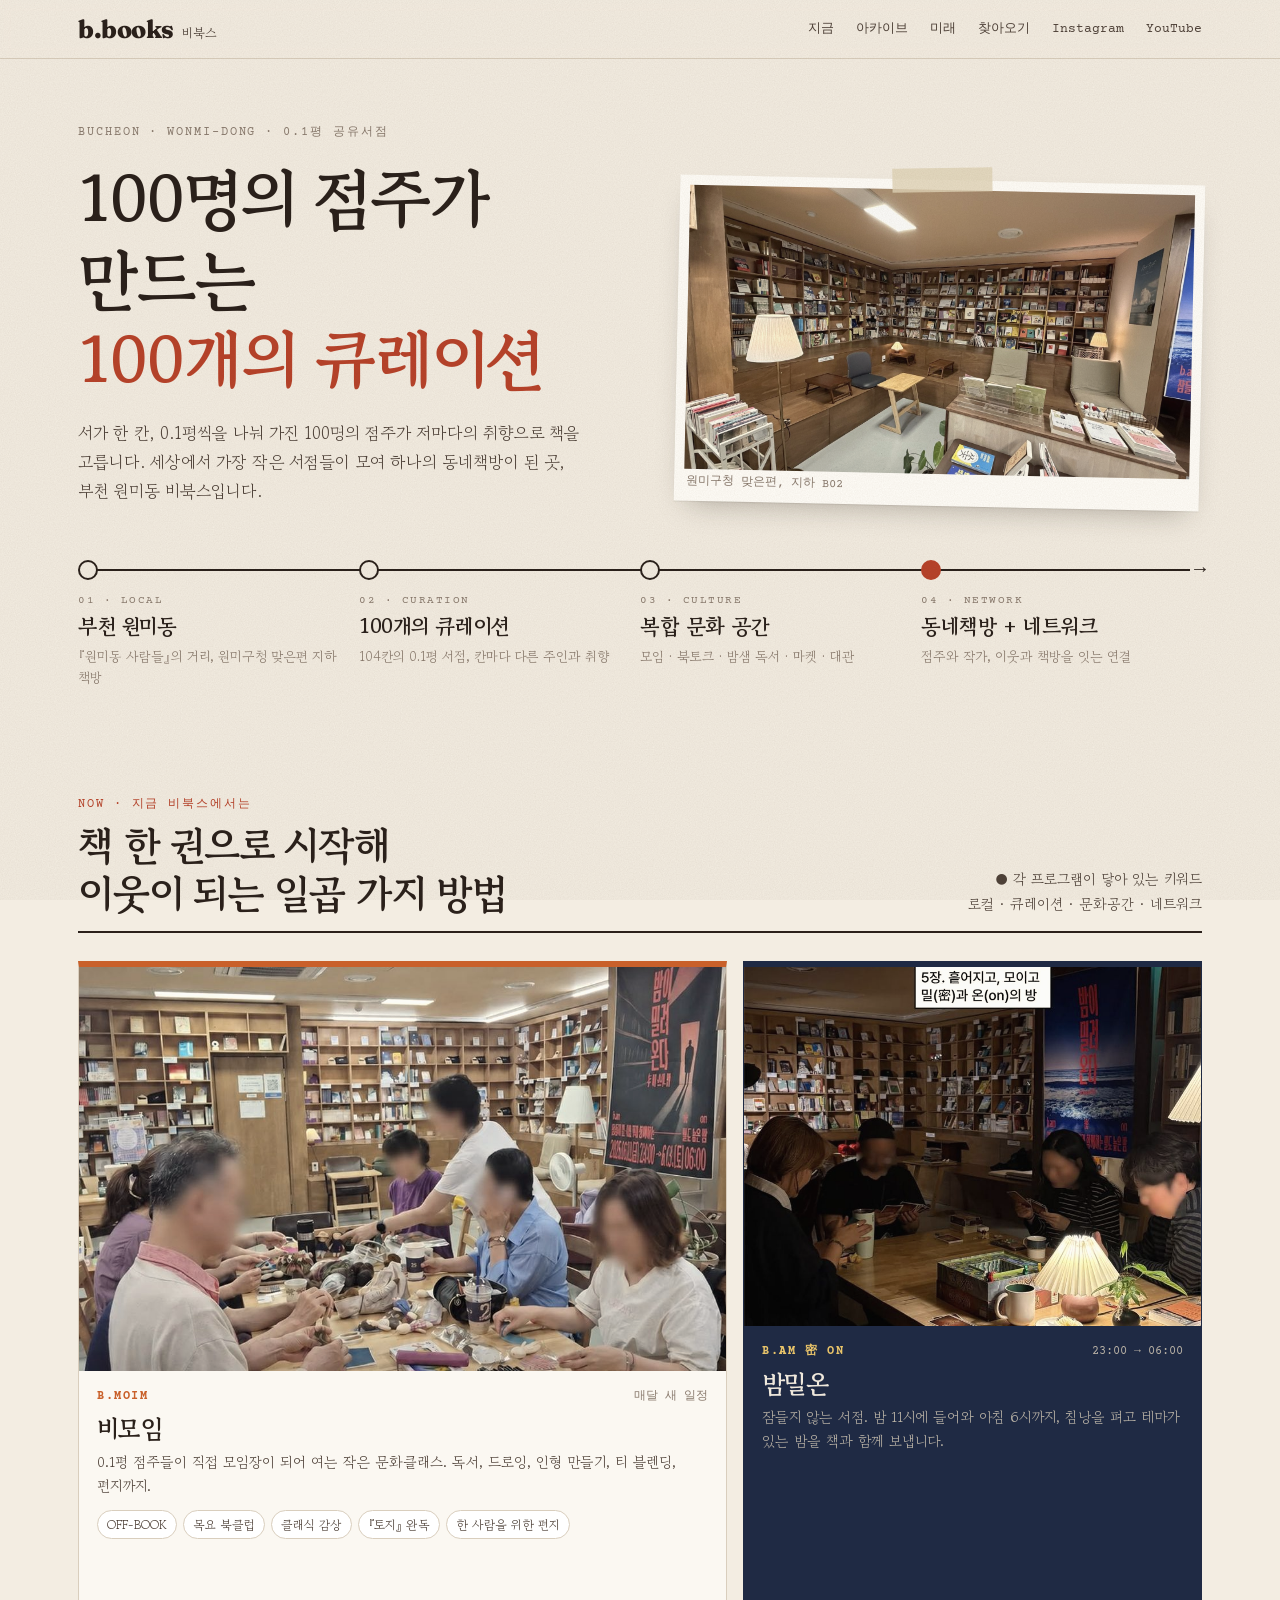
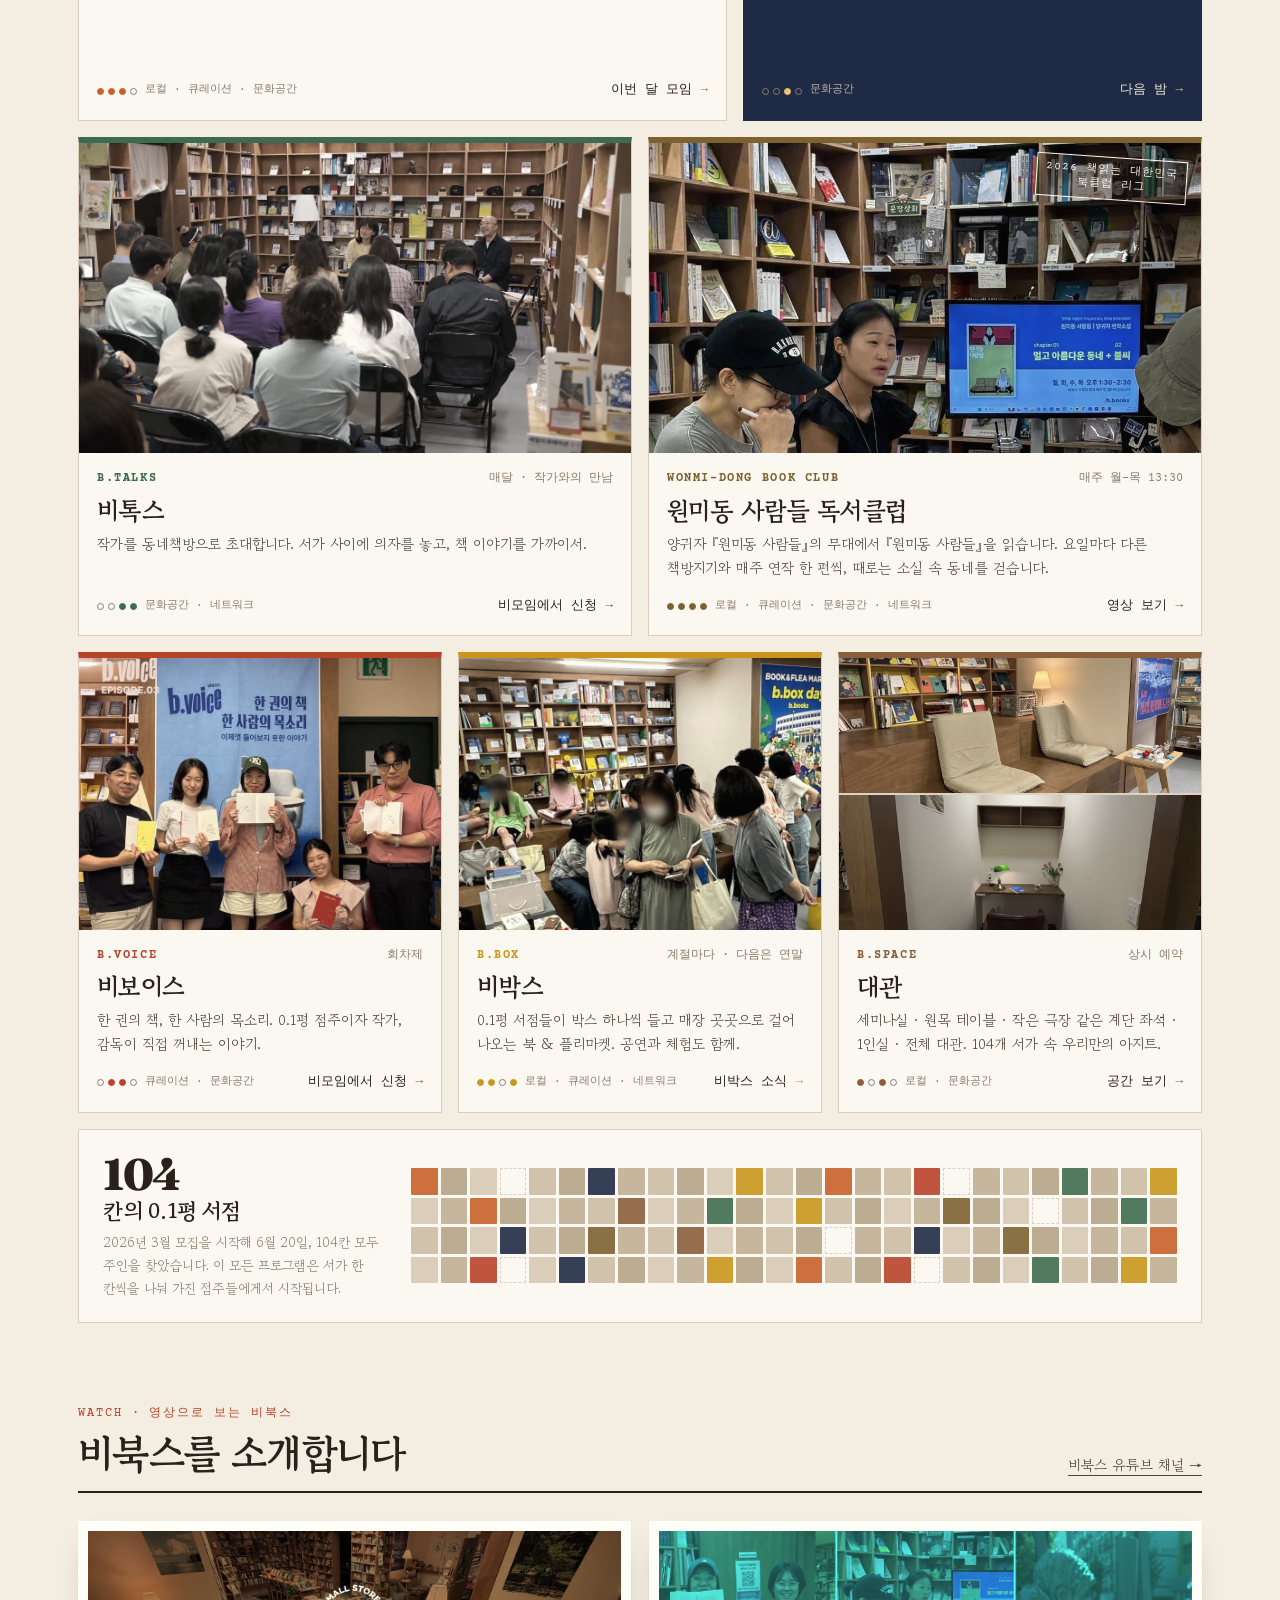
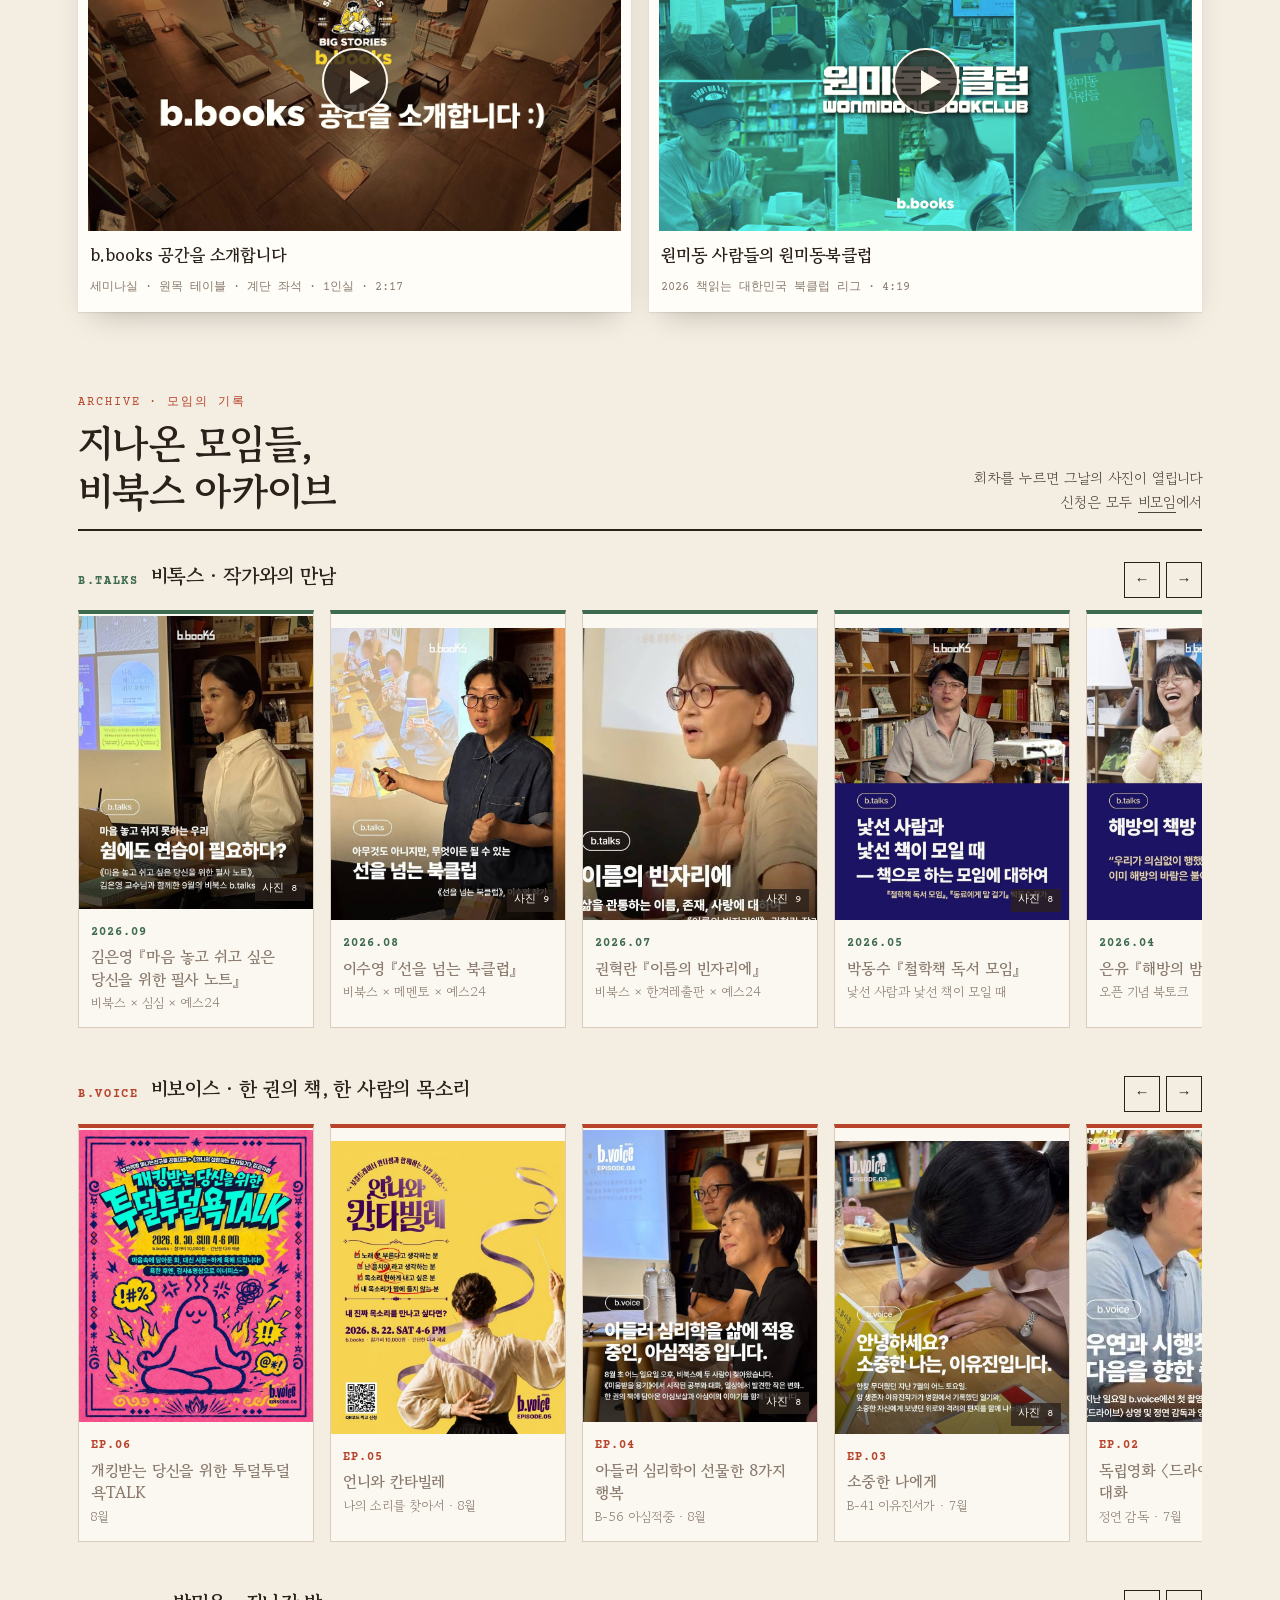
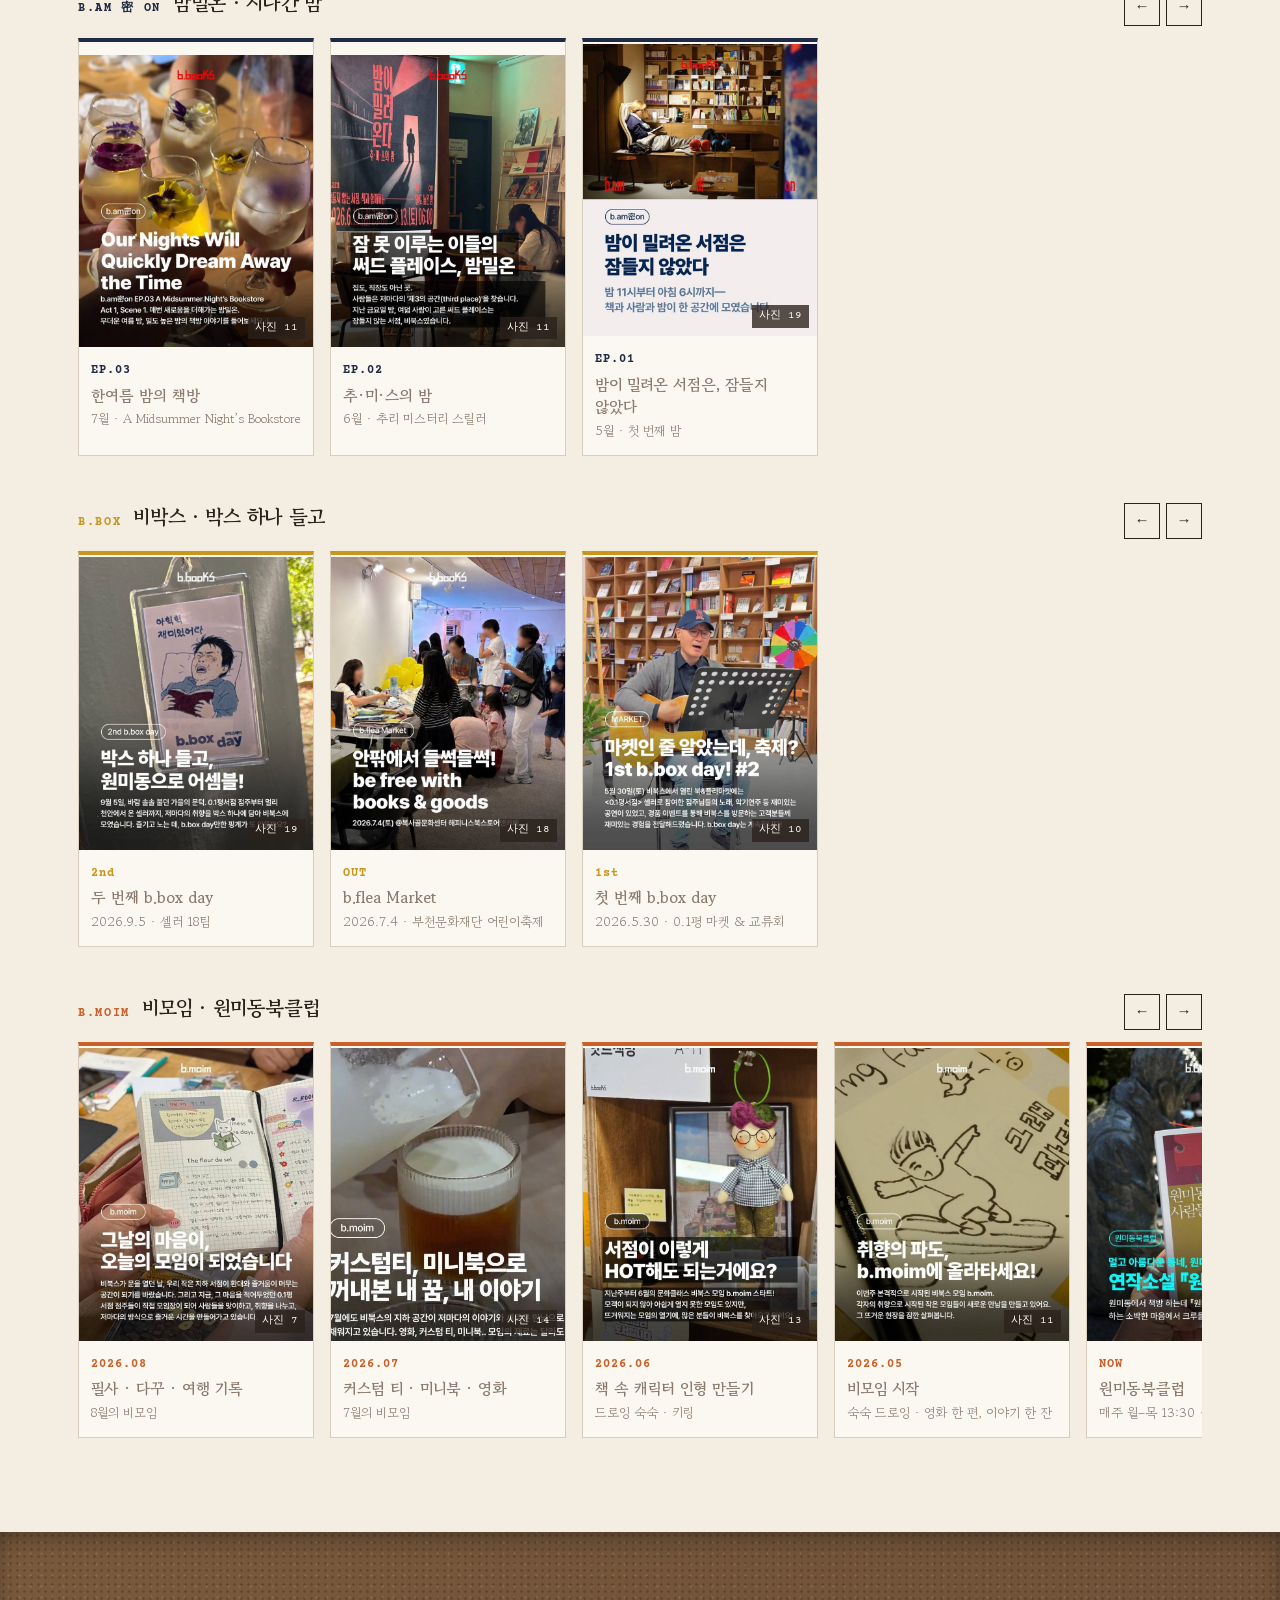
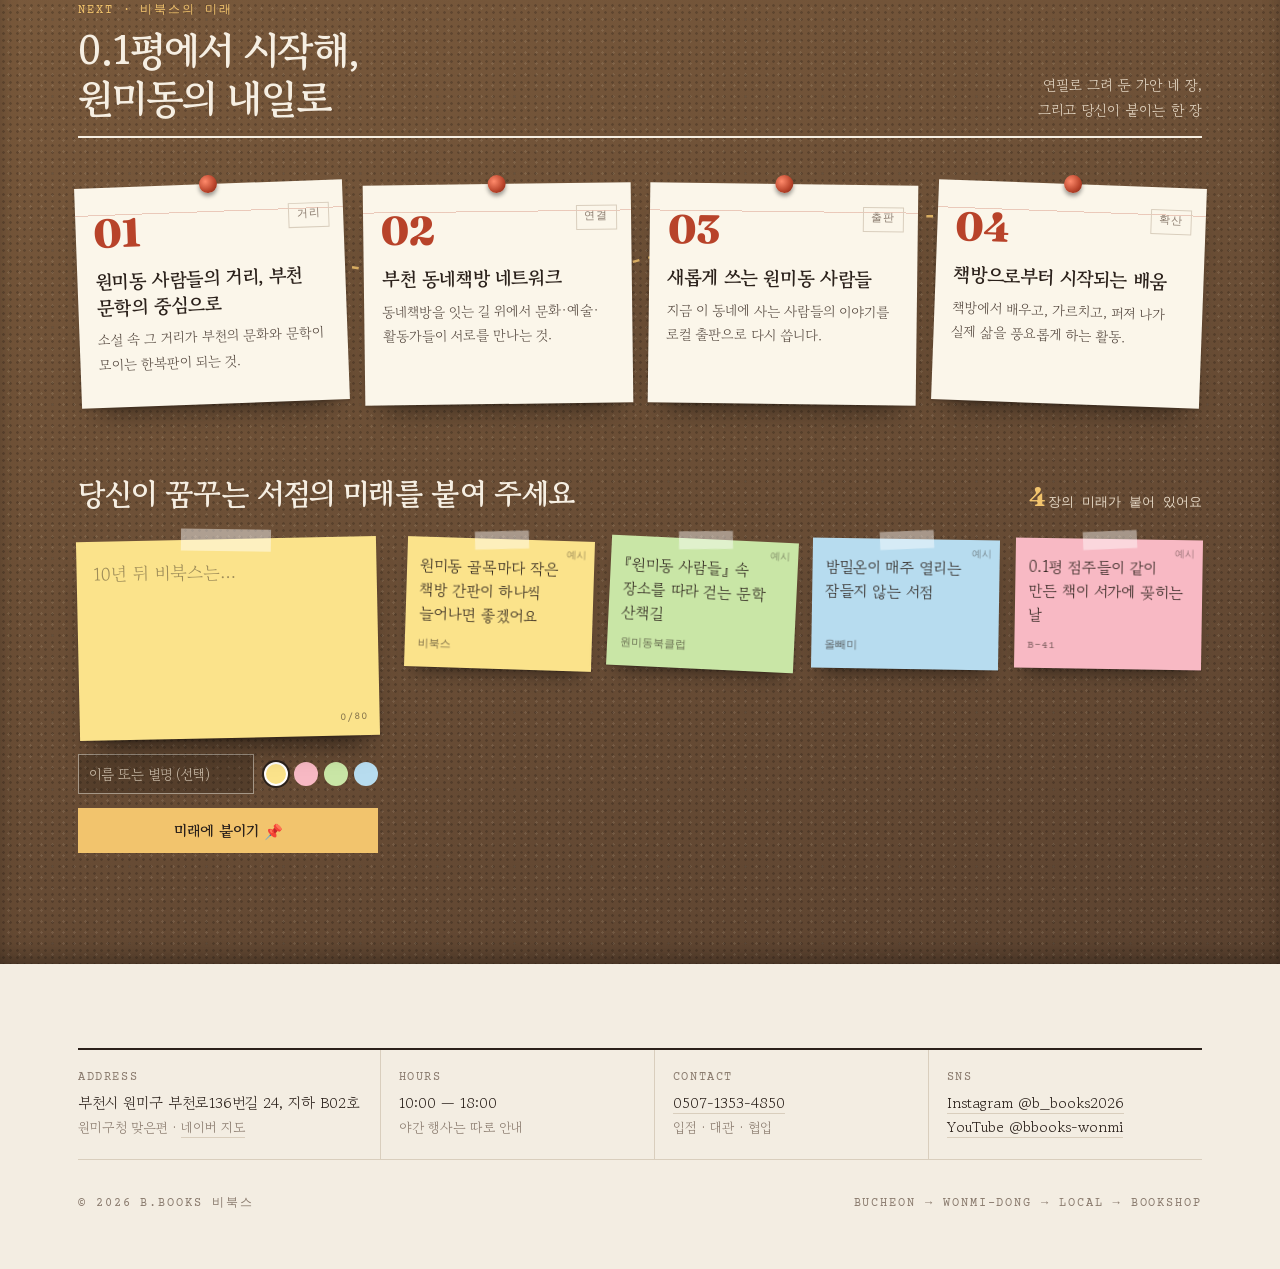
==== commit b3655342: "메인 카피·4개 키워드, 섹션 타이틀 개편, 포스터 벽 제거, 비북스의 미래 모션 + 포스트잇 참여 벽 Co-Authored-By: Claude Opus 5.5 <noreply@a" ====
--- a/index.html
+++ b/index.html
@@ -82,7 +82,7 @@
   .stop { position: relative; padding-top: 30px; padding-right: 12px; }
   .stop::before { content: ""; position: absolute; left: 0; top: 0; width: 20px; height: 20px; border-radius: 50%; background: var(--paper); border: 2px solid var(--ink); z-index: 1; }
   .stop:last-child::before { background: var(--stamp); border-color: var(--stamp); }
-  .stop b { display: block; font-size: 22px; letter-spacing: -.02em; }
+  .stop b { display: block; font-size: 21px; letter-spacing: -.02em; }
   .stop span { display: block; font-size: 13.5px; color: var(--muted); line-height: 1.55; margin-top: 2px; }
   .stop .en { font-family: var(--mono); font-size: 11px; letter-spacing: .14em; color: var(--muted); }
 
@@ -217,18 +217,113 @@
   .lb-arrow.prev { left: 14px; } .lb-arrow.next { right: 14px; }
   @media (max-width: 680px) { .lb-arrow { display: none; } }
 
-  /* ── future ── */
-  .future { display: grid; grid-template-columns: repeat(4, 1fr); gap: 16px; }
+  /* ── future band (cork board) ── */
+  .future-band {
+    margin-top: 84px; padding: 72px 0 84px; color: #f6efe3; position: relative; overflow: hidden;
+    background-color: #6b4f36;
+    background-image:
+      radial-gradient(rgba(0,0,0,.18) 1px, transparent 1.6px),
+      radial-gradient(rgba(255,240,210,.10) 1px, transparent 1.4px),
+      linear-gradient(160deg, #7a5a3c, #5c4330);
+    background-size: 7px 7px, 11px 11px, 100% 100%;
+    background-position: 0 0, 3px 5px, 0 0;
+    box-shadow: inset 0 18px 30px -18px rgba(0,0,0,.5), inset 0 -18px 30px -18px rgba(0,0,0,.5);
+  }
+  .sec-head.light { border-bottom-color: #f6efe3; }
+  .sec-head.light h2 small { color: #f2c46d; }
+  .sec-head.light p { color: #e6d9c6; }
+  .roadmap { position: relative; margin-top: 10px; }
+  .road { position: absolute; left: 0; right: 0; top: 34px; width: 100%; height: 120px; overflow: visible; }
+  .road path { fill: none; stroke: #f2c46d; stroke-width: 2.5; stroke-dasharray: 6 8; stroke-dashoffset: 0; opacity: .85; }
+  .road path { clip-path: inset(0 100% 0 0); transition: clip-path 1.8s cubic-bezier(.6,.1,.2,1); }
+  .roadmap.in .road path { clip-path: inset(0 0 0 0); }
+  .dreams { position: relative; display: grid; grid-template-columns: repeat(4, 1fr); gap: 18px; padding-top: 18px; }
   .dream {
-    border: 1.5px dashed var(--ink-2); padding: 20px 18px 22px; position: relative; min-height: 230px;
-    background-color: rgba(251,248,242,.6);
-  }
+    background: #fbf6ea; color: var(--ink); padding: 26px 18px 22px; position: relative; min-height: 220px;
+    box-shadow: 0 2px 2px rgba(0,0,0,.15), 0 18px 28px -16px rgba(0,0,0,.55);
+    background-image: linear-gradient(transparent 27px, rgba(184,67,42,.25) 27px, rgba(184,67,42,.25) 28px, transparent 28px);
+    opacity: 0; transform: translateY(-40px) rotate(calc(var(--d) * 2deg - 3deg)) scale(.96);
+    transition: opacity .6s ease, transform .8s cubic-bezier(.2,1.4,.4,1);
+    transition-delay: calc(var(--d) * .18s + .3s);
+  }
+  .roadmap.in .dream { opacity: 1; transform: translateY(0) rotate(calc((var(--d) - 1.5) * 1.4deg)); }
+  .dream:hover { transform: translateY(-6px) rotate(0deg) !important; transition-delay: 0s; }
+  .dream .pin { position: absolute; top: -9px; left: 50%; width: 18px; height: 18px; margin-left: -9px; border-radius: 50%; background: radial-gradient(circle at 35% 35%, #ff8a6b, #b8432a 60%, #7a2414); box-shadow: 0 3px 4px rgba(0,0,0,.4); }
   .dream .n { font-family: var(--display); font-size: 40px; font-weight: 800; line-height: 1; color: var(--stamp); }
-  .dream .st { position: absolute; right: 14px; top: 18px; font-family: var(--mono); font-size: 11px; letter-spacing: .1em; color: var(--muted); border: 1px solid var(--line); padding: 2px 7px; background: var(--paper); }
+  .dream .st { position: absolute; right: 14px; top: 22px; font-family: var(--mono); font-size: 11px; letter-spacing: .1em; color: var(--muted); border: 1px solid var(--line); padding: 2px 7px; }
   .dream h3 { font-size: 19px; letter-spacing: -.02em; margin: 14px 0 8px; line-height: 1.35; }
   .dream p { font-size: 14px; color: var(--ink-2); line-height: 1.75; }
-  .future-line { margin-top: 26px; font-size: clamp(20px, 2.4vw, 28px); letter-spacing: -.02em; line-height: 1.5; }
-  .future-line em { font-style: normal; background: linear-gradient(transparent 62%, #e9d6b7 62%); }
+
+  .board { margin-top: 64px; }
+  .board-head { display: flex; justify-content: space-between; align-items: end; gap: 16px; flex-wrap: wrap; margin-bottom: 20px; }
+  .board-head h3 { font-size: clamp(22px, 2.6vw, 30px); letter-spacing: -.02em; }
+  .board-count { font-family: var(--mono); font-size: 13px; color: #e6d9c6; }
+  .board-count b { font-family: var(--display); font-size: 26px; color: #f2c46d; margin-right: 2px; }
+  .board-grid { display: grid; grid-template-columns: 300px 1fr; gap: 28px; align-items: start; }
+  .pad { position: sticky; top: 78px; }
+  .pad-note {
+    --pc: #fbe38b; display: block; position: relative; background: var(--pc); padding: 18px 16px 30px; transform: rotate(-1.2deg);
+    box-shadow: 0 2px 2px rgba(0,0,0,.15), 0 20px 28px -14px rgba(0,0,0,.6); transition: background .25s;
+  }
+  .pad-note::before { content: ""; position: absolute; top: -10px; left: 50%; width: 90px; height: 22px; transform: translateX(-50%) rotate(2deg); background: rgba(255,255,255,.45); }
+  .pad-note textarea { width: 100%; border: 0; background: transparent; resize: none; font-family: 'Gowun Batang', serif; font-size: 18px; line-height: 1.6; color: #2b211b; outline: none; }
+  .pad-note textarea::placeholder { color: rgba(43,33,27,.45); }
+  .pad-len { position: absolute; right: 12px; bottom: 8px; font-family: var(--mono); font-size: 11px; color: rgba(43,33,27,.55); }
+  .pad-row { display: flex; gap: 10px; align-items: center; margin-top: 16px; }
+  .pad-row input { flex: 1; min-width: 0; padding: 9px 10px; border: 1px solid rgba(246,239,227,.5); background: rgba(0,0,0,.18); color: #f6efe3; font: 14px var(--serif); }
+  .pad-row input::placeholder { color: #cdbfac; }
+  .swatches { display: flex; gap: 6px; }
+  .sw { width: 24px; height: 24px; border-radius: 50%; border: 2px solid transparent; cursor: pointer; }
+  .sw[data-c=y] { background: #fbe38b; } .sw[data-c=p] { background: #f8b9c4; } .sw[data-c=g] { background: #c9e6a6; } .sw[data-c=b] { background: #b7dcef; }
+  .sw.on { border-color: #fff; box-shadow: 0 0 0 2px #2b211b; }
+  .hp { position: absolute; left: -9999px; width: 1px; height: 1px; opacity: 0; }
+  .stick-btn { margin-top: 14px; width: 100%; padding: 12px; border: 0; background: #f2c46d; color: #2b211b; font: 700 15px var(--serif); cursor: pointer; transition: transform .15s, background .2s; }
+  .stick-btn:hover { background: #ffd47f; transform: translateY(-1px); }
+  .stick-btn:disabled { opacity: .6; cursor: default; }
+  .pad-msg { min-height: 1.4em; margin-top: 8px; font-size: 13px; color: #f2c46d; }
+  .sr { position: absolute; width: 1px; height: 1px; overflow: hidden; clip: rect(0 0 0 0); }
+
+  .wall-notes { display: grid; grid-template-columns: repeat(auto-fill, minmax(150px, 1fr)); gap: 18px 16px; align-content: start; min-height: 260px; }
+  .note {
+    --pc: #fbe38b; position: relative; background: var(--pc); color: #2b211b; padding: 16px 13px 12px; min-height: 130px;
+    display: flex; flex-direction: column; justify-content: space-between; gap: 10px;
+    transform: rotate(var(--r, 0deg)); box-shadow: 0 1px 1px rgba(0,0,0,.12), 0 12px 18px -10px rgba(0,0,0,.55);
+    transition: transform .25s ease;
+  }
+  .note::before { content: ""; position: absolute; top: -8px; left: 50%; width: 54px; height: 18px; transform: translateX(-50%) rotate(-3deg); background: rgba(255,255,255,.42); }
+  .note:hover { transform: rotate(0deg) translateY(-4px) scale(1.03); z-index: 2; }
+  .note p { font-size: 15.5px; line-height: 1.55; word-break: keep-all; }
+  .note small { font-family: var(--mono); font-size: 11px; color: rgba(43,33,27,.6); display: flex; justify-content: space-between; gap: 6px; }
+  .note.p, .pad-note.p { --pc: #f8b9c4; } .note.g, .pad-note.g { --pc: #c9e6a6; } .note.b, .pad-note.b { --pc: #b7dcef; }
+  .note.new { animation: stick .9s cubic-bezier(.2,1.3,.4,1) both; }
+  .note.mine::after { content: "내 메모"; position: absolute; right: 8px; top: 6px; font-family: var(--mono); font-size: 10px; color: rgba(43,33,27,.55); }
+  .note.ex::after { content: "예시"; position: absolute; right: 8px; top: 6px; font-family: var(--mono); font-size: 10px; color: rgba(43,33,27,.45); }
+  .wall-notes .note { opacity: 0; }
+  .wall-notes.in .note { animation: drop .7s cubic-bezier(.2,1.2,.4,1) both; animation-delay: calc(var(--i, 0) * 60ms); }
+  .wall-notes.in .note.new { animation: stick .9s cubic-bezier(.2,1.3,.4,1) both; }
+  @keyframes drop { from { opacity: 0; transform: translateY(-24px) rotate(calc(var(--r) * 3)); } to { opacity: 1; transform: rotate(var(--r)); } }
+  @keyframes stick {
+    0% { opacity: 0; transform: translate(-60px, -80px) rotate(-14deg) scale(1.35); box-shadow: 0 40px 50px -20px rgba(0,0,0,.6); }
+    60% { opacity: 1; transform: translate(0, 4px) rotate(calc(var(--r) * 1.4)) scale(.98); }
+    100% { opacity: 1; transform: rotate(var(--r)) scale(1); }
+  }
+  @media (max-width: 980px) {
+    .dreams { grid-template-columns: 1fr 1fr; }
+    .road { display: none; }
+    .board-grid { grid-template-columns: 1fr; }
+    .pad { position: static; max-width: 420px; }
+  }
+  @media (max-width: 680px) {
+    .future-band { margin-top: 64px; padding: 56px 0 64px; }
+    .dreams { grid-template-columns: 1fr; gap: 22px; }
+    .dream { min-height: 0; }
+    .wall-notes { grid-template-columns: 1fr 1fr; gap: 16px 12px; }
+    .note p { font-size: 14.5px; }
+  }
+  @media (prefers-reduced-motion: reduce) {
+    .dream, .road path { transition: none; opacity: 1; transform: none; clip-path: none; }
+    .wall-notes .note, .note.new { animation: none !important; opacity: 1; }
+  }
 
   /* ── visit ── */
   .visit { display: grid; grid-template-columns: 1.1fr 1fr 1fr 1fr; border-top: 2px solid var(--ink); border-bottom: 1px solid var(--line); }
@@ -248,7 +343,6 @@
     .m-voice, .m-box { grid-column: span 6; }
     .m-space { grid-column: span 12; }
     .m-space .ph { aspect-ratio: 16 / 7; grid-template-rows: none; grid-template-columns: 1fr 1fr; }
-    .future { grid-template-columns: 1fr 1fr; }
     .videos { grid-template-columns: 1fr; }
     .visit { grid-template-columns: 1fr 1fr; }
     .visit div:nth-child(3) { padding-left: 0; border-left: 0; }
@@ -280,8 +374,6 @@
     .reel-head { flex-wrap: wrap; gap: 2px 10px; }
     .reel-head h3 { font-size: 17px; }
     .reel-head .nav { display: none; }
-    .future { grid-template-columns: 1fr; }
-    .dream { min-height: 0; }
     .visit { grid-template-columns: 1fr; }
     .visit div, .visit div + div { padding: 14px 0; border-left: 0; }
     .visit div + div { border-top: 1px solid var(--line); }
@@ -296,8 +388,8 @@
     <a class="logo" href="#">b.books<small>비북스</small></a>
     <nav aria-label="바로가기">
       <a href="#now">지금</a>
-      <a href="#stage">무대</a>
-      <a href="#next">앞으로</a>
+      <a href="#stage">아카이브</a>
+      <a href="#next">미래</a>
       <a href="#visit">찾아오기</a>
       <a class="hide-s" href="https://www.instagram.com/b_books2026/" target="_blank" rel="noopener">Instagram</a>
       <a class="hide-s" href="https://www.youtube.com/@bbooks-wonmi" target="_blank" rel="noopener">YouTube</a>
@@ -310,9 +402,9 @@
     <div class="wrap">
       <div class="hero-grid">
         <div>
-          <p class="label">Bucheon · Wonmi-dong · Local Bookshop</p>
-          <h1>원미동에서<br>책으로 <em>모입니다.</em></h1>
-          <p class="sub">책을 고르고, 함께 읽고, 작가를 만나고, 밤새 머무는 동네책방.</p>
+          <p class="label">Bucheon · Wonmi-dong · 0.1평 공유서점</p>
+          <h1>100명의 점주가 만드는<br><em>100개의 큐레이션</em></h1>
+          <p class="sub">서가 한 칸, 0.1평씩을 나눠 가진 100명의 점주가 저마다의 취향으로 책을 고릅니다. 세상에서 가장 작은 서점들이 모여 하나의 동네책방이 된 곳, 부천 원미동 비북스입니다.</p>
         </div>
         <figure class="print tape">
           <img src="images/shelves.jpg" width="1600" height="900" alt="비북스 매장. 벽을 따라 칸칸이 나뉜 나무 서가">
@@ -320,11 +412,11 @@
         </figure>
       </div>
 
-      <div class="route" aria-label="부천에서 동네책방까지">
-        <div class="stop"><span class="en">BUCHEON</span><b>부천</b><span>책 읽는 도시</span></div>
-        <div class="stop"><span class="en">WONMI-DONG</span><b>원미동</b><span>소설 속 그 동네, 원미구청 맞은편</span></div>
-        <div class="stop"><span class="en">LOCAL</span><b>로컬</b><span>이웃이 모임을 열고 서가를 채웁니다</span></div>
-        <div class="stop"><span class="en">BOOKSHOP</span><b>동네책방</b><span>그 모든 것이 모이는 곳, 비북스</span></div>
+      <div class="route" aria-label="비북스의 네 가지 키워드">
+        <div class="stop"><span class="en">01 · LOCAL</span><b>부천 원미동</b><span>『원미동 사람들』의 거리, 원미구청 맞은편 지하 책방</span></div>
+        <div class="stop"><span class="en">02 · CURATION</span><b>100개의 큐레이션</b><span>104칸의 0.1평 서점, 칸마다 다른 주인과 취향</span></div>
+        <div class="stop"><span class="en">03 · CULTURE</span><b>복합 문화 공간</b><span>모임 · 북토크 · 밤샘 독서 · 마켓 · 대관</span></div>
+        <div class="stop"><span class="en">04 · NETWORK</span><b>동네책방 + 네트워크</b><span>점주와 작가, 이웃과 책방을 잇는 연결</span></div>
       </div>
     </div>
   </section>
@@ -332,8 +424,8 @@
   <section class="sec" id="now">
     <div class="wrap">
       <div class="sec-head">
-        <h2><small>NOW · 지금 비북스에서</small>일곱 가지 방법으로<br>책 곁에 모여요</h2>
-        <p>● 표시는 각 프로그램이 닿아 있는<br>부천 · 원미동 · 로컬 · 동네책방</p>
+        <h2><small>NOW · 지금 비북스에서는</small>책 한 권으로 시작해<br>이웃이 되는 일곱 가지 방법</h2>
+        <p>● 각 프로그램이 닿아 있는 키워드<br>로컬 · 큐레이션 · 문화공간 · 네트워크</p>
       </div>
 
       <div class="bento">
@@ -344,7 +436,7 @@
             <h3>비모임</h3>
             <p>0.1평 점주들이 직접 모임장이 되어 여는 작은 문화클래스. 독서, 드로잉, 인형 만들기, 티 블렌딩, 편지까지.</p>
             <div class="chips"><span>OFF-BOOK</span><span>목요 북클럽</span><span>클래식 감상</span><span>『토지』 완독</span><span>한 사람을 위한 편지</span></div>
-            <div class="foot"><span class="ties"><i></i><i></i><i class="on"></i><i class="on"></i><em>로컬 · 동네책방</em></span><span class="go">이번 달 모임</span></div>
+            <div class="foot"><span class="ties"><i class="on"></i><i class="on"></i><i class="on"></i><i></i><em>로컬 · 큐레이션 · 문화공간</em></span><span class="go">이번 달 모임</span></div>
           </div>
         </a>
 
@@ -354,7 +446,7 @@
             <div class="meta"><span class="en">b.am 密 on</span><span class="when">23:00 → 06:00</span></div>
             <h3>밤밀온</h3>
             <p>잠들지 않는 서점. 밤 11시에 들어와 아침 6시까지, 침낭을 펴고 테마가 있는 밤을 책과 함께 보냅니다.</p>
-            <div class="foot"><span class="ties"><i></i><i></i><i></i><i class="on"></i><em>동네책방</em></span><span class="go">다음 밤</span></div>
+            <div class="foot"><span class="ties"><i></i><i></i><i class="on"></i><i></i><em>문화공간</em></span><span class="go">다음 밤</span></div>
           </div>
         </a>
 
@@ -364,7 +456,7 @@
             <div class="meta"><span class="en">b.talks</span><span class="when">매달 · 작가와의 만남</span></div>
             <h3>비톡스</h3>
             <p>작가를 동네책방으로 초대합니다. 서가 사이에 의자를 놓고, 책 이야기를 가까이서.</p>
-            <div class="foot"><span class="ties"><i class="on"></i><i></i><i></i><i class="on"></i><em>부천 · 동네책방</em></span><span class="go">비모임에서 신청</span></div>
+            <div class="foot"><span class="ties"><i></i><i></i><i class="on"></i><i class="on"></i><em>문화공간 · 네트워크</em></span><span class="go">비모임에서 신청</span></div>
           </div>
         </a>
 
@@ -377,7 +469,7 @@
             <div class="meta"><span class="en">Wonmi-dong Book Club</span><span class="when">매주 월–목 13:30</span></div>
             <h3>원미동 사람들 독서클럽</h3>
             <p>양귀자 『원미동 사람들』의 무대에서 『원미동 사람들』을 읽습니다. 요일마다 다른 책방지기와 매주 연작 한 편씩, 때로는 소설 속 동네를 걷습니다.</p>
-            <div class="foot"><span class="ties"><i class="on"></i><i class="on"></i><i class="on"></i><i class="on"></i><em>부천 · 원미동 · 로컬 · 동네책방</em></span><span class="go">영상 보기</span></div>
+            <div class="foot"><span class="ties"><i class="on"></i><i class="on"></i><i class="on"></i><i class="on"></i><em>로컬 · 큐레이션 · 문화공간 · 네트워크</em></span><span class="go">영상 보기</span></div>
           </div>
         </a>
 
@@ -387,7 +479,7 @@
             <div class="meta"><span class="en">b.voice</span><span class="when">회차제</span></div>
             <h3>비보이스</h3>
             <p>한 권의 책, 한 사람의 목소리. 0.1평 점주이자 작가, 감독이 직접 꺼내는 이야기.</p>
-            <div class="foot"><span class="ties"><i></i><i></i><i class="on"></i><i class="on"></i></span><span class="go">비모임에서 신청</span></div>
+            <div class="foot"><span class="ties"><i></i><i class="on"></i><i class="on"></i><i></i><em>큐레이션 · 문화공간</em></span><span class="go">비모임에서 신청</span></div>
           </div>
         </a>
 
@@ -397,7 +489,7 @@
             <div class="meta"><span class="en">b.box</span><span class="when">계절마다 · 다음은 연말</span></div>
             <h3>비박스</h3>
             <p>0.1평 서점들이 박스 하나씩 들고 매장 곳곳으로 걸어 나오는 북 &amp; 플리마켓. 공연과 체험도 함께.</p>
-            <div class="foot"><span class="ties"><i class="on"></i><i class="on"></i><i class="on"></i><i></i></span><span class="go">비박스 소식</span></div>
+            <div class="foot"><span class="ties"><i class="on"></i><i class="on"></i><i></i><i class="on"></i><em>로컬 · 큐레이션 · 네트워크</em></span><span class="go">비박스 소식</span></div>
           </div>
         </a>
 
@@ -410,7 +502,7 @@
             <div class="meta"><span class="en">b.space</span><span class="when">상시 예약</span></div>
             <h3>대관</h3>
             <p>세미나실 · 원목 테이블 · 작은 극장 같은 계단 좌석 · 1인실 · 전체 대관. 104개 서가 속 우리만의 아지트.</p>
-            <div class="foot"><span class="ties"><i class="on"></i><i class="on"></i><i></i><i></i></span><span class="go">공간 보기</span></div>
+            <div class="foot"><span class="ties"><i class="on"></i><i></i><i class="on"></i><i></i><em>로컬 · 문화공간</em></span><span class="go">공간 보기</span></div>
           </div>
         </a>
       </div>
@@ -428,7 +520,7 @@
   <section class="sec" id="watch">
     <div class="wrap">
       <div class="sec-head">
-        <h2><small>WATCH · 영상으로 보는 비북스</small>먼저 둘러보세요</h2>
+        <h2><small>WATCH · 영상으로 보는 비북스</small>비북스를 소개합니다</h2>
         <p><a class="ul" href="https://www.youtube.com/@bbooks-wonmi" target="_blank" rel="noopener">비북스 유튜브 채널 →</a></p>
       </div>
       <div class="videos">
@@ -451,8 +543,8 @@
   <section class="sec" id="stage">
     <div class="wrap">
       <div class="sec-head">
-        <h2><small>STAGE · 지나온 무대</small>회차마다 한 장씩,<br>누르면 그날의 사진</h2>
-        <p>신청은 모두 <a class="ul" href="https://moim.bbooks.co.kr/" target="_blank" rel="noopener">비모임</a>에서</p>
+        <h2><small>ARCHIVE · 모임의 기록</small>지나온 모임들,<br>비북스 아카이브</h2>
+        <p>회차를 누르면 그날의 사진이 열립니다<br>신청은 모두 <a class="ul" href="https://moim.bbooks.co.kr/" target="_blank" rel="noopener">비모임</a>에서</p>
       </div>
       <div class="reel" data-reel="talks" style="--c: var(--c-talks)">
         <div class="reel-head"><span class="en">b.talks</span><h3>비톡스 · 작가와의 만남</h3><span class="nav"><button type="button" data-dir="-1" aria-label="이전">←</button><button type="button" data-dir="1" aria-label="다음">→</button></span></div>
@@ -483,38 +575,53 @@
     <button type="button" class="lb-arrow prev" aria-label="이전 사진">←</button><button type="button" class="lb-arrow next" aria-label="다음 사진">→</button>
   </div>
 
-  <section class="sec">
+  <section class="future-band" id="next">
     <div class="wrap">
-      <div class="sec-head">
-        <h2><small>ON THE WALL · 이번 달 비모임</small>요즘 벽에 붙은 포스터</h2>
-        <p>옆으로 넘겨 보세요 →</p>
-      </div>
-      <div class="wall">
-        <figure><img src="images/p/oct-offbook.jpg" alt="OFF-BOOK 포스터" loading="lazy"><figcaption>OFF-BOOK</figcaption></figure>
-        <figure><img src="images/p/oct-daon.jpg" alt="목요 북클럽 포스터" loading="lazy"><figcaption>목요 북클럽</figcaption></figure>
-        <figure><img src="images/p/oct-aunt.jpg" alt="그림책 읽어주는 이모 포스터" loading="lazy"><figcaption>그림책 읽어주는 이모</figcaption></figure>
-        <figure><img src="images/p/oct-classic.jpg" alt="클래식 음악 감상 모임 포스터" loading="lazy"><figcaption>클래식 음악 감상</figcaption></figure>
-        <figure><img src="images/p/oct-tea.jpg" alt="중국차 블렌딩 다회 포스터" loading="lazy"><figcaption>중국차 블렌딩 다회</figcaption></figure>
-        <figure><img src="images/p/toji.jpg" alt="토지 완독 챌린지 포스터" loading="lazy"><figcaption>『토지』 완독 챌린지</figcaption></figure>
-        <figure><img src="images/p/sep-pilsa.jpg" alt="일본어 명대사 필사 모임 포스터" loading="lazy"><figcaption>일본어 명대사 필사</figcaption></figure>
-        <figure><img src="images/p/letter.jpg" alt="한 사람을 위한 편지 포스터" loading="lazy"><figcaption>한 사람을 위한 편지</figcaption></figure>
-      </div>
-    </div>
-  </section>
-
-  <section class="sec" id="next">
-    <div class="wrap">
-      <div class="sec-head">
-        <h2><small>NEXT · 앞으로 꿈꾸는 것</small>서가 밖으로,<br>동네 쪽으로</h2>
-        <p>연필로 그려 둔 가안</p>
-      </div>
-      <div class="future">
-        <div class="dream"><span class="n">01</span><span class="st">거리</span><h3>원미동 사람들의 거리, 부천 문학의 중심으로</h3><p>소설 속 그 거리가 부천의 문화와 문학이 모이는 한복판이 되는 것.</p></div>
-        <div class="dream"><span class="n">02</span><span class="st">연결</span><h3>부천 동네책방 네트워크</h3><p>동네책방을 잇는 길 위에서 문화·예술·활동가들이 서로를 만나는 것.</p></div>
-        <div class="dream"><span class="n">03</span><span class="st">출판</span><h3>새롭게 쓰는 원미동 사람들</h3><p>지금 이 동네에 사는 사람들의 이야기를 로컬 출판으로 다시 씁니다.</p></div>
-        <div class="dream"><span class="n">04</span><span class="st">확산</span><h3>책방으로부터 시작되는 배움</h3><p>책방에서 배우고, 가르치고, 퍼져 나가 실제 삶을 풍요롭게 하는 활동.</p></div>
-      </div>
-      <p class="future-line">언젠가 “원미동 사람들의 거리”가 <em>부천 문학의 이름</em>이 되는 날까지.</p>
+      <div class="sec-head light">
+        <h2><small>NEXT · 비북스의 미래</small>0.1평에서 시작해,<br>원미동의 내일로</h2>
+        <p>연필로 그려 둔 가안 네 장,<br>그리고 당신이 붙이는 한 장</p>
+      </div>
+
+      <div class="roadmap">
+        <svg class="road" viewBox="0 0 1000 120" preserveAspectRatio="none" aria-hidden="true">
+          <path d="M10 80 C 160 10, 300 120, 500 60 S 820 0, 990 70" />
+        </svg>
+        <div class="dreams">
+          <article class="dream" style="--d:0"><span class="pin"></span><span class="n">01</span><span class="st">거리</span><h3>원미동 사람들의 거리, 부천 문학의 중심으로</h3><p>소설 속 그 거리가 부천의 문화와 문학이 모이는 한복판이 되는 것.</p></article>
+          <article class="dream" style="--d:1"><span class="pin"></span><span class="n">02</span><span class="st">연결</span><h3>부천 동네책방 네트워크</h3><p>동네책방을 잇는 길 위에서 문화·예술·활동가들이 서로를 만나는 것.</p></article>
+          <article class="dream" style="--d:2"><span class="pin"></span><span class="n">03</span><span class="st">출판</span><h3>새롭게 쓰는 원미동 사람들</h3><p>지금 이 동네에 사는 사람들의 이야기를 로컬 출판으로 다시 씁니다.</p></article>
+          <article class="dream" style="--d:3"><span class="pin"></span><span class="n">04</span><span class="st">확산</span><h3>책방으로부터 시작되는 배움</h3><p>책방에서 배우고, 가르치고, 퍼져 나가 실제 삶을 풍요롭게 하는 활동.</p></article>
+        </div>
+      </div>
+
+      <div class="board">
+        <div class="board-head">
+          <h3>당신이 꿈꾸는 서점의 미래를 붙여 주세요</h3>
+          <p class="board-count"><b id="fcount">0</b>장의 미래가 붙어 있어요</p>
+        </div>
+        <div class="board-grid">
+          <form class="pad" id="fform" autocomplete="off">
+            <label class="pad-note" id="fpad">
+              <span class="sr">서점의 미래</span>
+              <textarea id="ftext" maxlength="80" rows="5" placeholder="10년 뒤 비북스는…" required></textarea>
+              <span class="pad-len"><span id="flen">0</span>/80</span>
+            </label>
+            <div class="pad-row">
+              <input id="fname" maxlength="12" placeholder="이름 또는 별명 (선택)" aria-label="이름 또는 별명">
+              <div class="swatches" role="radiogroup" aria-label="포스트잇 색">
+                <button type="button" class="sw on" data-c="y" aria-label="노랑" aria-checked="true" role="radio"></button>
+                <button type="button" class="sw" data-c="p" aria-label="분홍" aria-checked="false" role="radio"></button>
+                <button type="button" class="sw" data-c="g" aria-label="연두" aria-checked="false" role="radio"></button>
+                <button type="button" class="sw" data-c="b" aria-label="하늘" aria-checked="false" role="radio"></button>
+              </div>
+            </div>
+            <input class="hp" id="fhp" tabindex="-1" autocomplete="off" aria-hidden="true">
+            <button class="stick-btn" type="submit">미래에 붙이기 📌</button>
+            <p class="pad-msg" id="fmsg" role="status"></p>
+          </form>
+          <div class="wall-notes" id="fwall" aria-live="polite"></div>
+        </div>
+      </div>
     </div>
   </section>
 
@@ -632,6 +739,91 @@
       btn.innerHTML = ''; btn.appendChild(f); btn.style.cursor = 'default';
     }, { once: true });
   });
+
+  // 비북스의 미래 — 포스트잇 벽
+  // FUTURE_API에 Apps Script 웹 앱 주소를 넣으면 모든 방문자가 같은 벽을 공유합니다. 비어 있으면 이 브라우저에만 저장되는 체험 모드.
+  var FUTURE_API = '';
+  (function () {
+    var wall = document.getElementById('fwall'), form = document.getElementById('fform');
+    if (!wall || !form) return;
+    var text = document.getElementById('ftext'), name = document.getElementById('fname'), pad = document.getElementById('fpad');
+    var msg = document.getElementById('fmsg'), len = document.getElementById('flen'), countEl = document.getElementById('fcount');
+    var color = 'y', total = 0, KEY = 'bbooks-future-mine';
+    var EXAMPLES = [
+      { text: '원미동 골목마다 작은 책방 간판이 하나씩 늘어나면 좋겠어요', name: '비북스', color: 'y' },
+      { text: '『원미동 사람들』 속 장소를 따라 걷는 문학 산책길', name: '원미동북클럽', color: 'g' },
+      { text: '밤밀온이 매주 열리는 잠들지 않는 서점', name: '올빼미', color: 'b' },
+      { text: '0.1평 점주들이 같이 만든 책이 서가에 꽂히는 날', name: 'B-41', color: 'p' }
+    ];
+    function mine() { try { return JSON.parse(localStorage.getItem(KEY) || '[]'); } catch (e) { return []; } }
+    function saveMine(list) { try { localStorage.setItem(KEY, JSON.stringify(list.slice(-30))); } catch (e) {} }
+    function rot(s) { var h = 0; for (var i = 0; i < s.length; i++) h = (h * 31 + s.charCodeAt(i)) | 0; return ((Math.abs(h) % 9) - 4) * 0.9; }
+    function esc2(s) { return String(s || '').replace(/[&<>"]/g, function (c) { return { '&': '&amp;', '<': '&lt;', '>': '&gt;', '"': '&quot;' }[c]; }); }
+    function noteEl(n, i, cls) {
+      var d = document.createElement('div');
+      d.className = 'note ' + (/^[ypgb]$/.test(n.color) ? n.color : 'y') + (cls ? ' ' + cls : '');
+      d.style.setProperty('--r', rot(n.text + (n.ts || '')) + 'deg');
+      d.style.setProperty('--i', i);
+      var when = n.ts ? new Date(n.ts) : null;
+      d.innerHTML = '<p>' + esc2(n.text) + '</p><small><span>' + esc2(n.name || '익명') + '</span><span>' + (when && !isNaN(when) ? (when.getMonth() + 1) + '.' + when.getDate() : '') + '</span></small>';
+      return d;
+    }
+    function setCount(n) { total = n; countEl.textContent = n; }
+    function render(list, opts) {
+      wall.innerHTML = '';
+      list.forEach(function (n, i) { wall.appendChild(noteEl(n, i, n._cls)); });
+    }
+    function load() {
+      if (!FUTURE_API) {
+        var m = mine().map(function (n) { n._cls = 'mine'; return n; });
+        var ex = EXAMPLES.map(function (n) { n._cls = 'ex'; return n; });
+        render(m.slice().reverse().concat(ex)); setCount(m.length + ex.length); return;
+      }
+      fetch(FUTURE_API + '?action=list').then(function (r) { return r.json(); }).then(function (d) {
+        var ids = mine().map(function (n) { return n.id; });
+        var list = (d.notes || []).map(function (n) { if (ids.indexOf(n.id) > -1) n._cls = 'mine'; return n; });
+        render(list); setCount(d.count || list.length);
+      }).catch(function () { msg.textContent = '벽을 불러오지 못했어요. 잠시 뒤 다시 열어 주세요.'; });
+    }
+    // 화면에 들어오면 로드맵 · 메모 애니메이션
+    if ('IntersectionObserver' in window) {
+      var io = new IntersectionObserver(function (es) {
+        es.forEach(function (e) { if (e.isIntersecting) { e.target.classList.add('in'); io.unobserve(e.target); } });
+      }, { threshold: .2 });
+      io.observe(document.querySelector('.roadmap')); io.observe(wall);
+    } else { document.querySelector('.roadmap').classList.add('in'); wall.classList.add('in'); }
+
+    text.addEventListener('input', function () { len.textContent = text.value.length; });
+    form.querySelectorAll('.sw').forEach(function (b) {
+      b.addEventListener('click', function () {
+        form.querySelectorAll('.sw').forEach(function (x) { x.classList.remove('on'); x.setAttribute('aria-checked', 'false'); });
+        b.classList.add('on'); b.setAttribute('aria-checked', 'true');
+        color = b.dataset.c; pad.className = 'pad-note ' + color;
+      });
+    });
+    form.addEventListener('submit', function (e) {
+      e.preventDefault();
+      var v = text.value.trim().replace(/\s+/g, ' ');
+      if (v.length < 2) { msg.textContent = '두 글자 이상 적어 주세요.'; return; }
+      if (document.getElementById('fhp').value) return;
+      var n = { text: v, name: name.value.trim().slice(0, 12), color: color, ts: new Date().toISOString() };
+      var btn = form.querySelector('.stick-btn'); btn.disabled = true; msg.textContent = '붙이는 중…';
+      function stuck(saved) {
+        var list = mine(); list.push(saved); saveMine(list);
+        var el = noteEl(saved, 0, 'mine new'); el.style.opacity = 1;
+        wall.insertBefore(el, wall.firstChild); setCount(total + 1);
+        text.value = ''; len.textContent = '0'; btn.disabled = false;
+        msg.textContent = '비북스의 미래에 한 장이 붙었어요. 고맙습니다!';
+        el.scrollIntoView({ block: 'nearest', behavior: 'smooth' });
+      }
+      if (!FUTURE_API) { setTimeout(function () { stuck(n); }, 250); return; }
+      fetch(FUTURE_API, { method: 'POST', headers: { 'Content-Type': 'text/plain;charset=utf-8' }, body: JSON.stringify({ action: 'add', text: n.text, name: n.name, color: n.color, hp: '' }) })
+        .then(function (r) { return r.json(); })
+        .then(function (d) { if (!d.ok) throw new Error(d.error || 'fail'); n.id = d.id; stuck(n); })
+        .catch(function (err) { btn.disabled = false; msg.textContent = err.message === 'busy' ? '잠시 뒤 다시 붙여 주세요.' : '붙이지 못했어요. 잠시 뒤 다시 시도해 주세요.'; });
+    });
+    load();
+  })();
 </script>
 </body>
 </html>
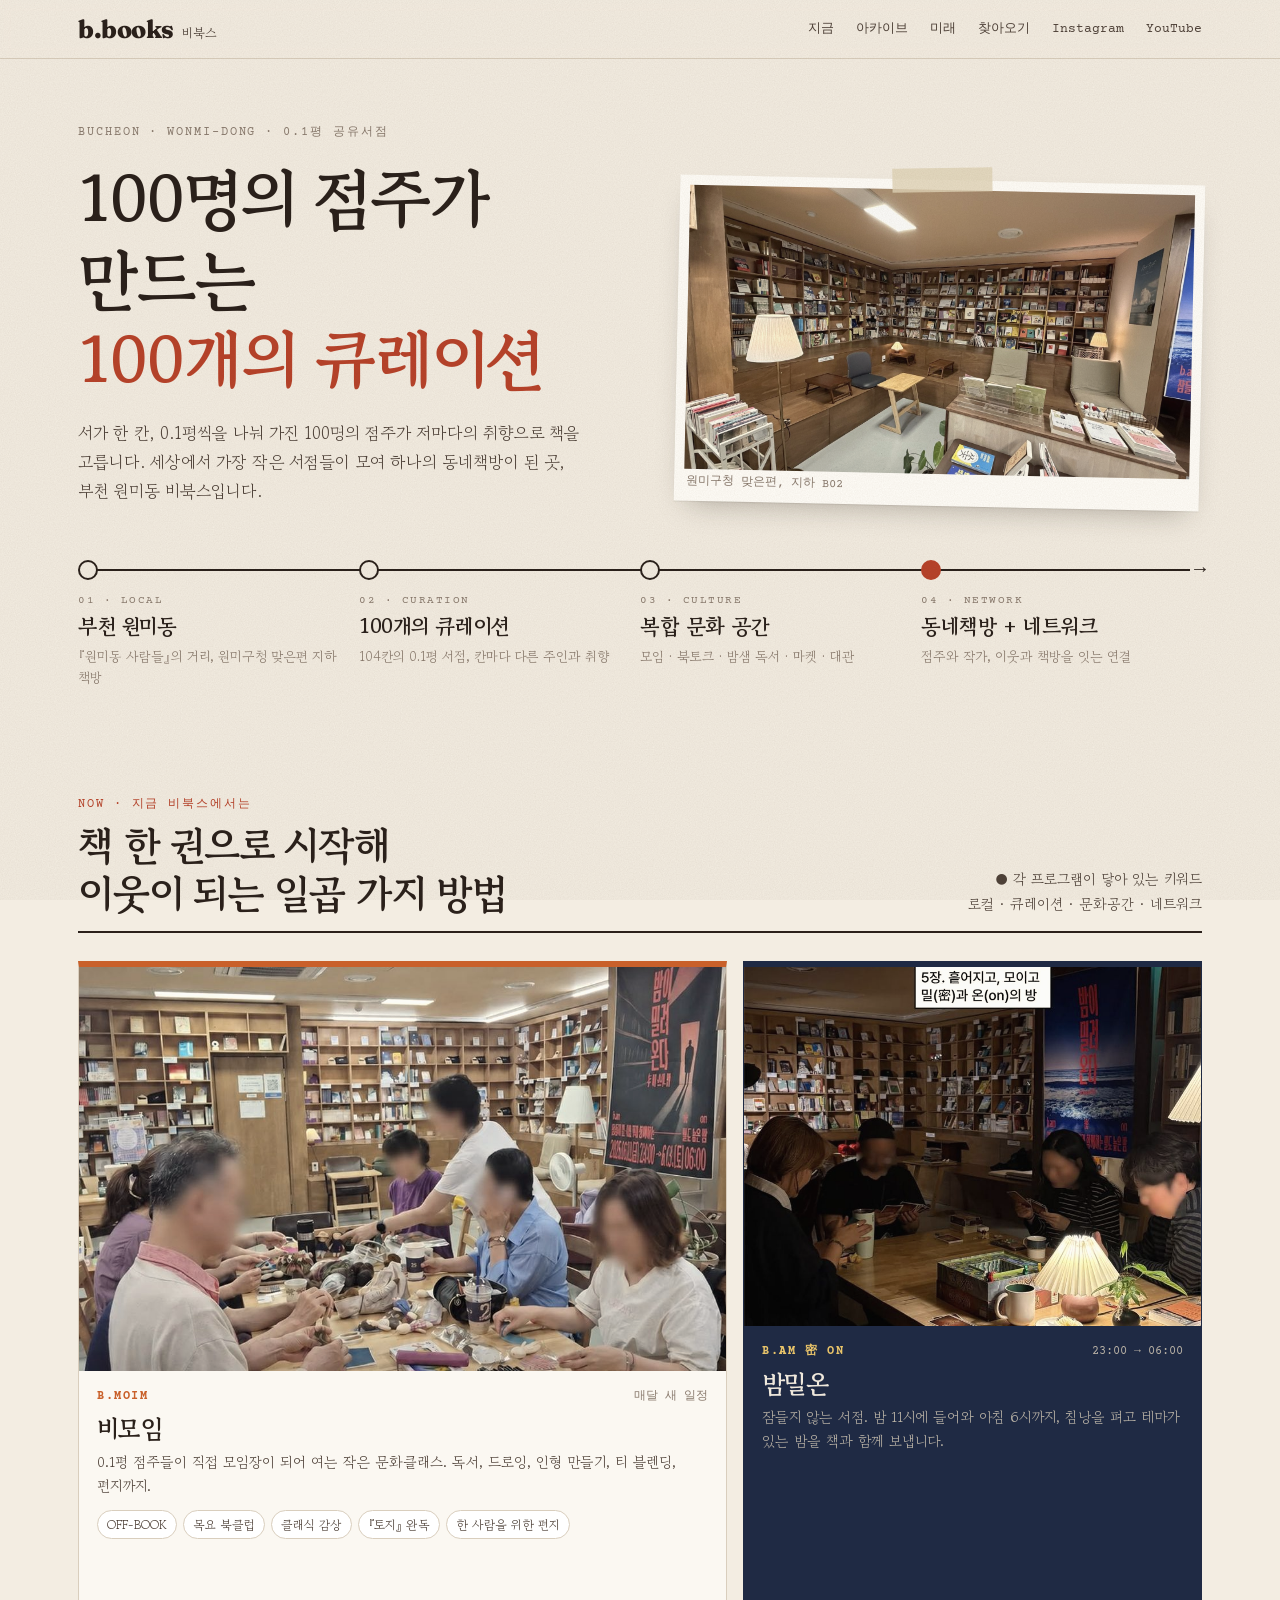
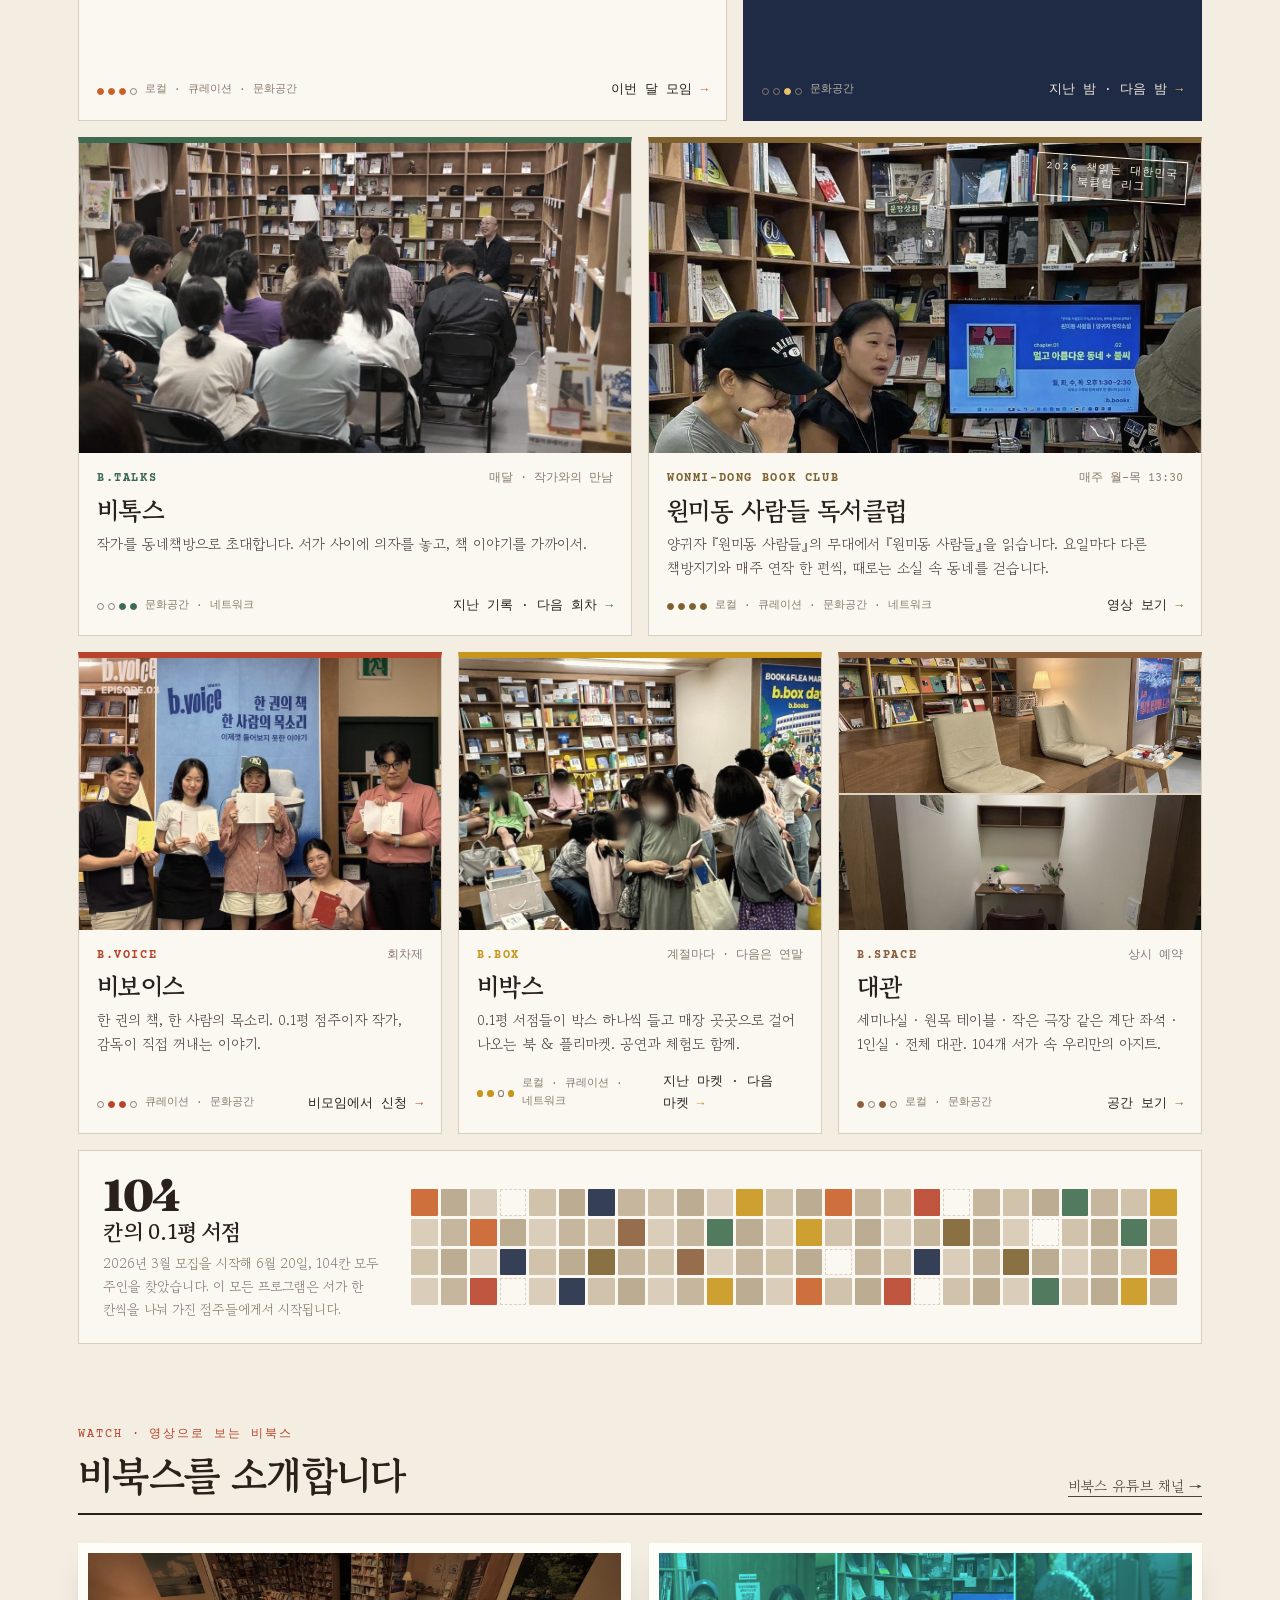
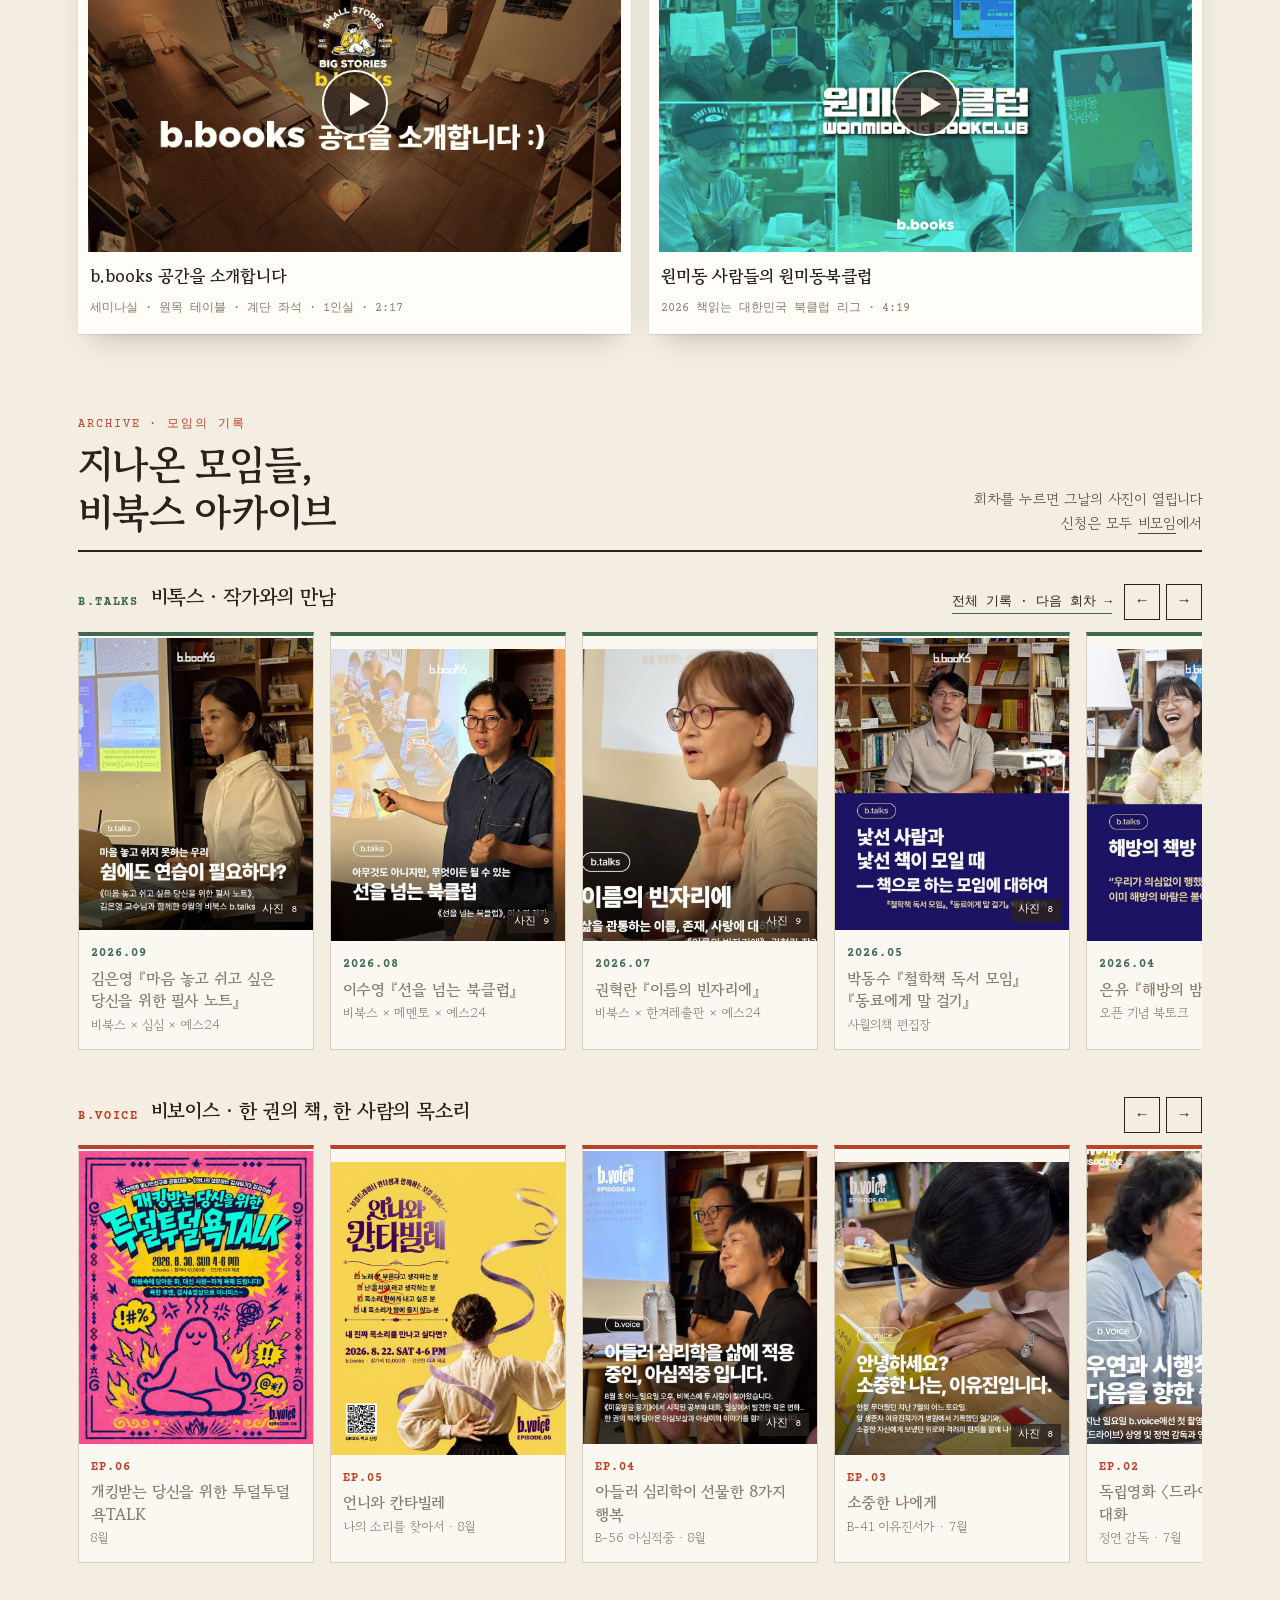
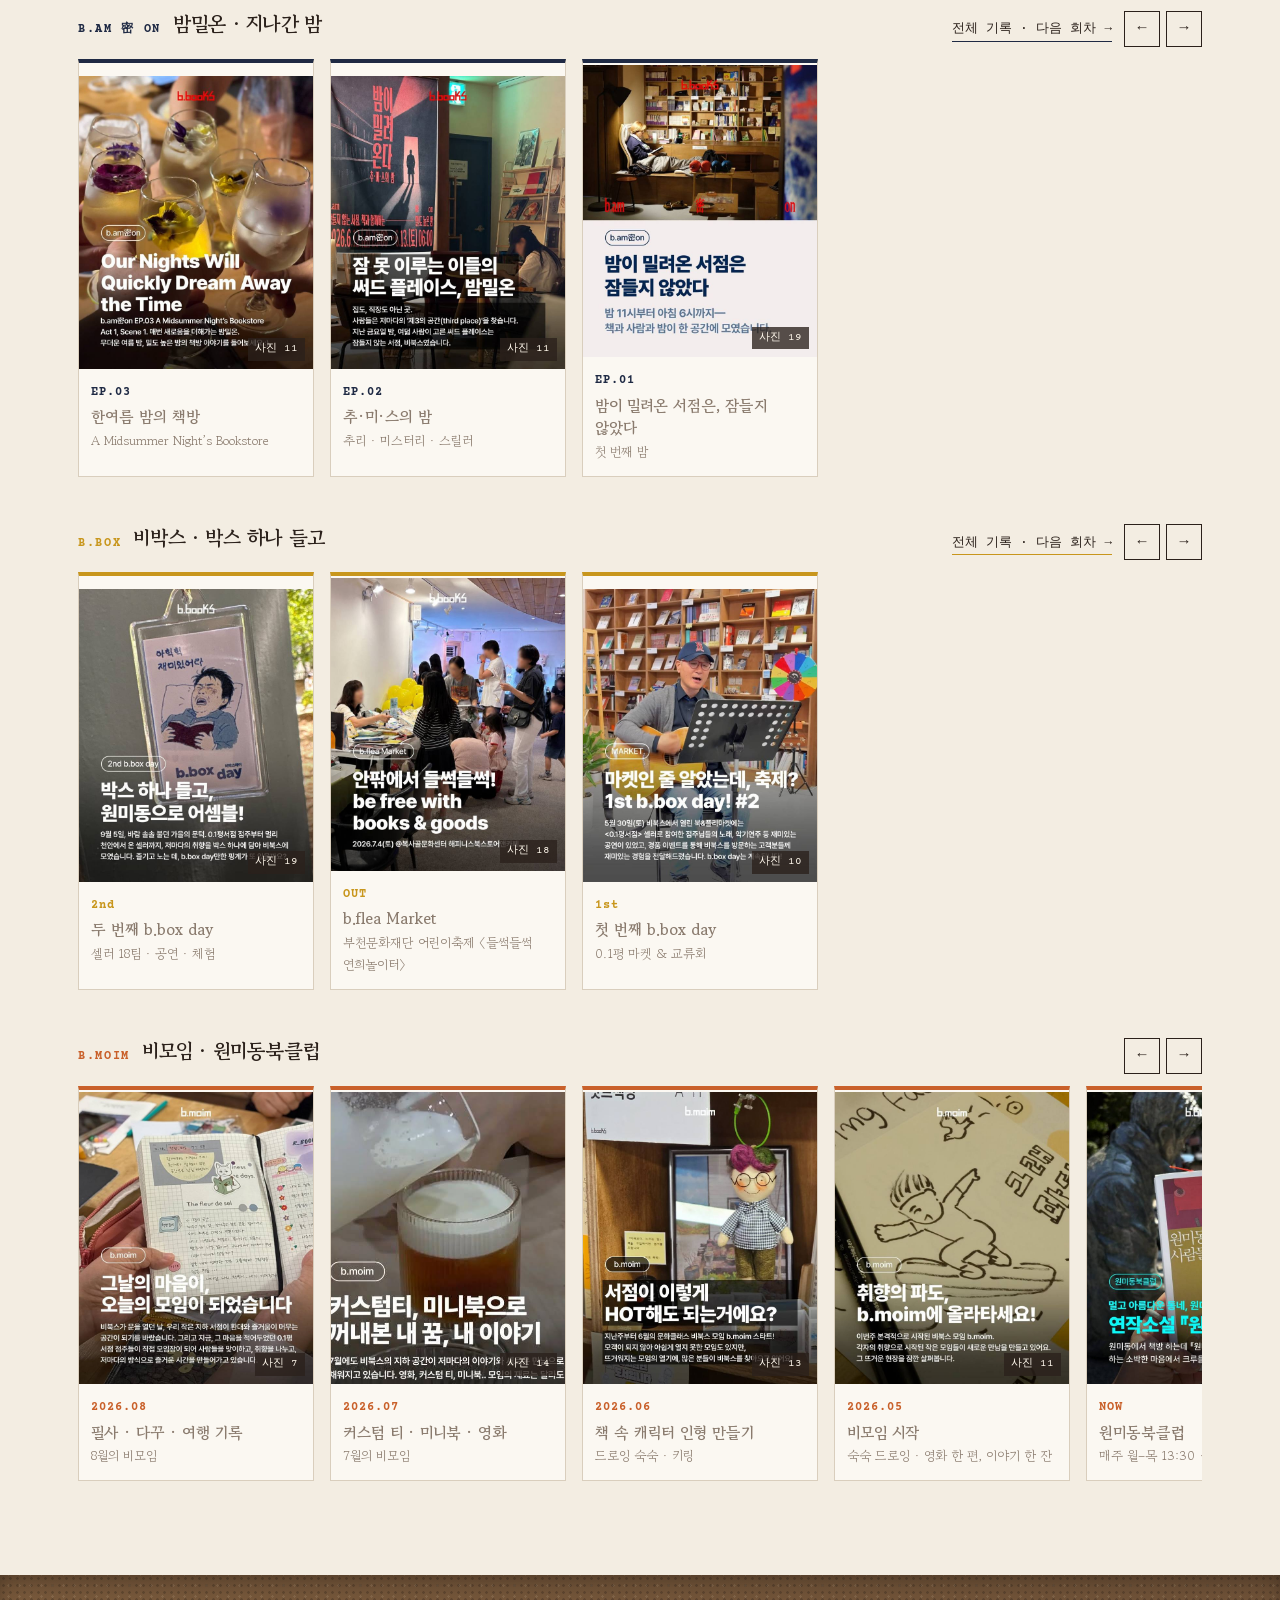
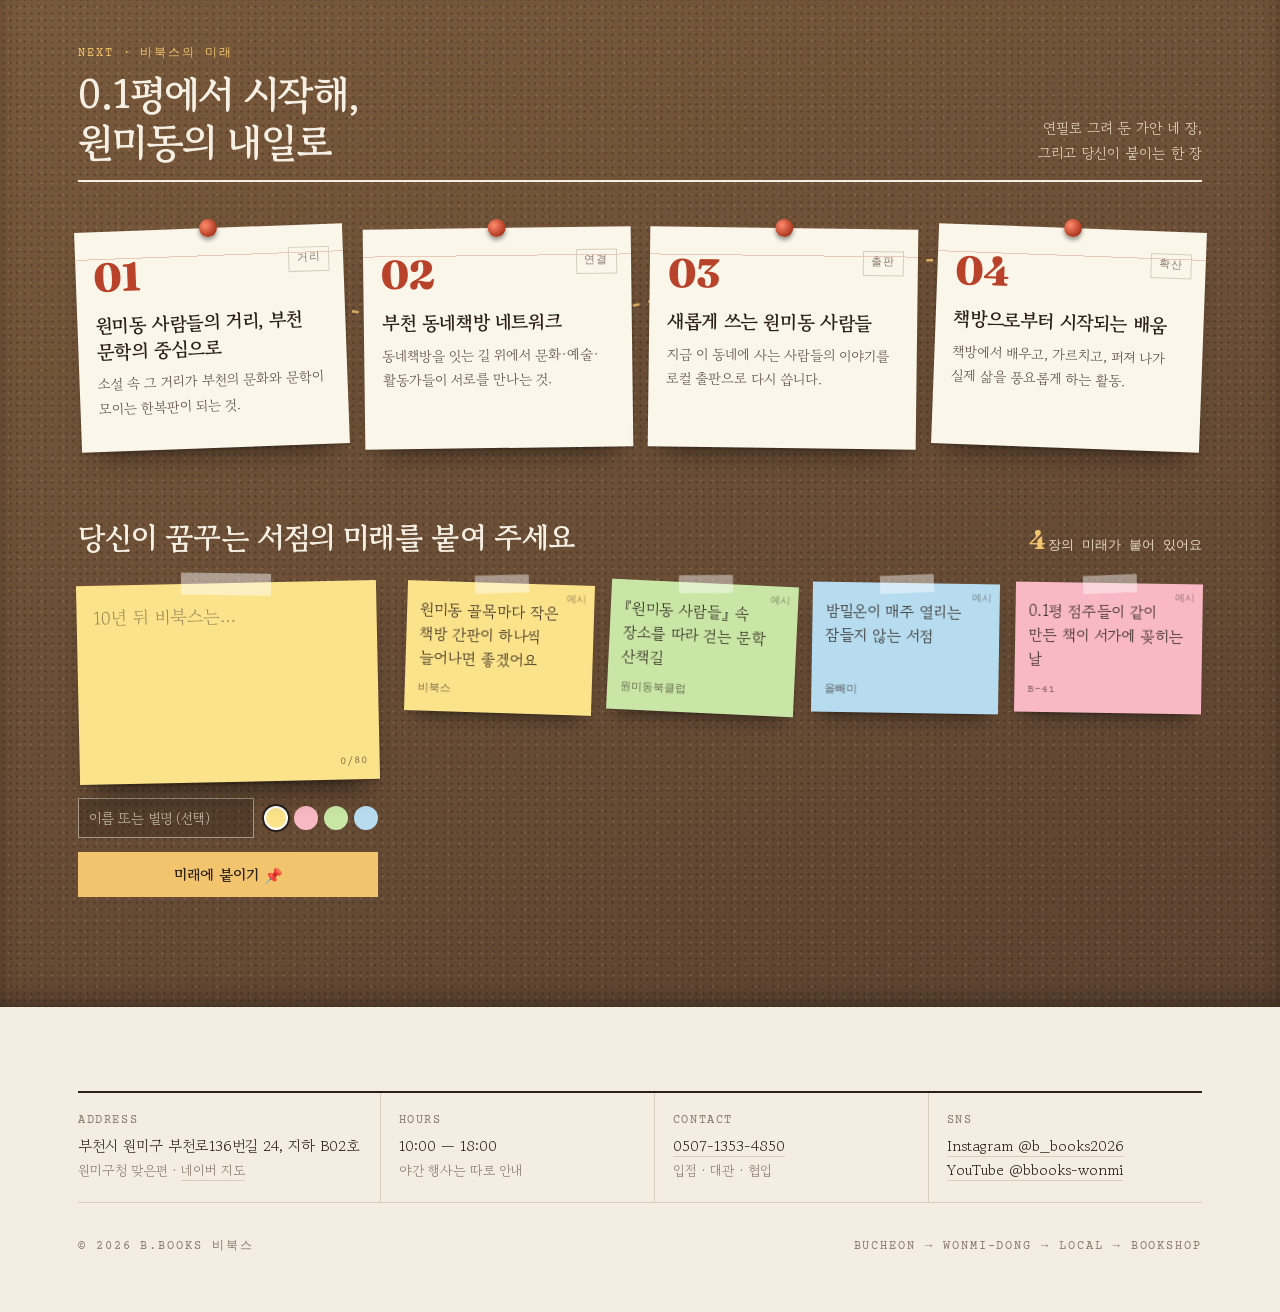
==== commit 81a533c2: "비톡스·밤밀온·비박스 아카이브 랜딩 페이지 (다음 회차 Coming soon), 공용 데이터 파일, 원미동북클럽 영상 처음부터, 포스트잇 벽 API 연결 Co-Authored-By" ====
--- a/index.html
+++ b/index.html
@@ -183,7 +183,9 @@
   .reel-head { display: flex; align-items: baseline; gap: 12px; margin-bottom: 12px; }
   .reel-head .en { font-family: var(--mono); font-size: 12px; letter-spacing: .14em; font-weight: 700; color: var(--c); text-transform: uppercase; }
   .reel-head h3 { font-size: 20px; letter-spacing: -.02em; }
-  .reel-head .nav { margin-left: auto; display: flex; gap: 6px; }
+  .reel-head .nav { display: flex; gap: 6px; }
+  .reel-all { margin-left: auto; font-family: var(--mono); font-size: 12.5px; border-bottom: 1px solid var(--c); white-space: nowrap; }
+  .reel-head h3 + .nav { margin-left: auto; }
   .reel-head button { width: 36px; height: 36px; border: 1px solid var(--ink); background: transparent; font-family: var(--mono); font-size: 15px; cursor: pointer; color: var(--ink); }
   .reel-head button:hover { background: var(--ink); color: var(--paper); }
   .track { display: flex; gap: 16px; overflow-x: auto; scroll-snap-type: x mandatory; padding-bottom: 10px; scrollbar-width: thin; }
@@ -374,6 +376,7 @@
     .reel-head { flex-wrap: wrap; gap: 2px 10px; }
     .reel-head h3 { font-size: 17px; }
     .reel-head .nav { display: none; }
+    .reel-all { margin-left: 0; flex-basis: 100%; }
     .visit { grid-template-columns: 1fr; }
     .visit div, .visit div + div { padding: 14px 0; border-left: 0; }
     .visit div + div { border-top: 1px solid var(--line); }
@@ -440,27 +443,27 @@
           </div>
         </a>
 
-        <a class="mod m-bam" href="https://bam.bbooks.co.kr/" target="_blank" rel="noopener">
+        <a class="mod m-bam" href="bam/">
           <div class="ph"><img src="images/m-bam.jpg" width="800" height="1000" alt="밤의 서점, 스탠드 아래 테이블에서 책을 읽는 사람들" loading="lazy"></div>
           <div class="body">
             <div class="meta"><span class="en">b.am 密 on</span><span class="when">23:00 → 06:00</span></div>
             <h3>밤밀온</h3>
             <p>잠들지 않는 서점. 밤 11시에 들어와 아침 6시까지, 침낭을 펴고 테마가 있는 밤을 책과 함께 보냅니다.</p>
-            <div class="foot"><span class="ties"><i></i><i></i><i class="on"></i><i></i><em>문화공간</em></span><span class="go">다음 밤</span></div>
+            <div class="foot"><span class="ties"><i></i><i></i><i class="on"></i><i></i><em>문화공간</em></span><span class="go">지난 밤 · 다음 밤</span></div>
           </div>
         </a>
 
-        <a class="mod m-talks" href="https://moim.bbooks.co.kr/" target="_blank" rel="noopener">
+        <a class="mod m-talks" href="talks/">
           <div class="ph"><img src="images/btalks.jpg" width="1280" height="853" alt="서가 사이를 가득 채운 북토크 청중" loading="lazy"></div>
           <div class="body">
             <div class="meta"><span class="en">b.talks</span><span class="when">매달 · 작가와의 만남</span></div>
             <h3>비톡스</h3>
             <p>작가를 동네책방으로 초대합니다. 서가 사이에 의자를 놓고, 책 이야기를 가까이서.</p>
-            <div class="foot"><span class="ties"><i></i><i></i><i class="on"></i><i class="on"></i><em>문화공간 · 네트워크</em></span><span class="go">비모임에서 신청</span></div>
+            <div class="foot"><span class="ties"><i></i><i></i><i class="on"></i><i class="on"></i><em>문화공간 · 네트워크</em></span><span class="go">지난 기록 · 다음 회차</span></div>
           </div>
         </a>
 
-        <a class="mod m-wonmi" href="https://www.youtube.com/watch?v=gM2q676UGJc&amp;t=74s" target="_blank" rel="noopener">
+        <a class="mod m-wonmi" href="https://www.youtube.com/watch?v=gM2q676UGJc" target="_blank" rel="noopener">
           <div class="ph">
             <span class="stamp">2026 책읽는 대한민국<br>북클럽 리그</span>
             <img src="images/m-wonmi.jpg" width="1100" height="618" alt="서가 앞에서 『원미동 사람들』을 함께 읽는 원미동북클럽" loading="lazy">
@@ -483,13 +486,13 @@
           </div>
         </a>
 
-        <a class="mod m-box" href="https://box.bbooks.co.kr/" target="_blank" rel="noopener">
+        <a class="mod m-box" href="box/">
           <div class="ph"><img src="images/m-box.jpg" width="800" height="600" alt="첫 번째 b.box day, 서가 사이를 가득 메운 사람들" loading="lazy"></div>
           <div class="body">
             <div class="meta"><span class="en">b.box</span><span class="when">계절마다 · 다음은 연말</span></div>
             <h3>비박스</h3>
             <p>0.1평 서점들이 박스 하나씩 들고 매장 곳곳으로 걸어 나오는 북 &amp; 플리마켓. 공연과 체험도 함께.</p>
-            <div class="foot"><span class="ties"><i class="on"></i><i class="on"></i><i></i><i class="on"></i><em>로컬 · 큐레이션 · 네트워크</em></span><span class="go">비박스 소식</span></div>
+            <div class="foot"><span class="ties"><i class="on"></i><i class="on"></i><i></i><i class="on"></i><em>로컬 · 큐레이션 · 네트워크</em></span><span class="go">지난 마켓 · 다음 마켓</span></div>
           </div>
         </a>
 
@@ -531,7 +534,7 @@
           <figcaption><b>b.books 공간을 소개합니다</b><span>세미나실 · 원목 테이블 · 계단 좌석 · 1인실 · 2:17</span></figcaption>
         </figure>
         <figure class="video">
-          <button class="yt" type="button" data-id="gM2q676UGJc" data-t="74" aria-label="원미동북클럽 영상 재생">
+          <button class="yt" type="button" data-id="gM2q676UGJc" data-t="0" aria-label="원미동북클럽 영상 재생">
             <img src="images/video/gM2q676UGJc.jpg" width="1280" height="720" alt="" loading="lazy"><span class="play" aria-hidden="true"></span>
           </button>
           <figcaption><b>원미동 사람들의 원미동북클럽</b><span>2026 책읽는 대한민국 북클럽 리그 · 4:19</span></figcaption>
@@ -547,7 +550,7 @@
         <p>회차를 누르면 그날의 사진이 열립니다<br>신청은 모두 <a class="ul" href="https://moim.bbooks.co.kr/" target="_blank" rel="noopener">비모임</a>에서</p>
       </div>
       <div class="reel" data-reel="talks" style="--c: var(--c-talks)">
-        <div class="reel-head"><span class="en">b.talks</span><h3>비톡스 · 작가와의 만남</h3><span class="nav"><button type="button" data-dir="-1" aria-label="이전">←</button><button type="button" data-dir="1" aria-label="다음">→</button></span></div>
+        <div class="reel-head"><span class="en">b.talks</span><h3>비톡스 · 작가와의 만남</h3><a class="reel-all" href="talks/">전체 기록 · 다음 회차 →</a><span class="nav"><button type="button" data-dir="-1" aria-label="이전">←</button><button type="button" data-dir="1" aria-label="다음">→</button></span></div>
         <div class="track"></div>
       </div>
       <div class="reel" data-reel="voice" style="--c: var(--c-voice)">
@@ -555,11 +558,11 @@
         <div class="track"></div>
       </div>
       <div class="reel" data-reel="bam" style="--c: var(--c-bam)">
-        <div class="reel-head"><span class="en">b.am 密 on</span><h3>밤밀온 · 지나간 밤</h3><span class="nav"><button type="button" data-dir="-1" aria-label="이전">←</button><button type="button" data-dir="1" aria-label="다음">→</button></span></div>
+        <div class="reel-head"><span class="en">b.am 密 on</span><h3>밤밀온 · 지나간 밤</h3><a class="reel-all" href="bam/">전체 기록 · 다음 회차 →</a><span class="nav"><button type="button" data-dir="-1" aria-label="이전">←</button><button type="button" data-dir="1" aria-label="다음">→</button></span></div>
         <div class="track"></div>
       </div>
       <div class="reel" data-reel="box" style="--c: var(--c-box)">
-        <div class="reel-head"><span class="en">b.box</span><h3>비박스 · 박스 하나 들고</h3><span class="nav"><button type="button" data-dir="-1" aria-label="이전">←</button><button type="button" data-dir="1" aria-label="다음">→</button></span></div>
+        <div class="reel-head"><span class="en">b.box</span><h3>비박스 · 박스 하나 들고</h3><a class="reel-all" href="box/">전체 기록 · 다음 회차 →</a><span class="nav"><button type="button" data-dir="-1" aria-label="이전">←</button><button type="button" data-dir="1" aria-label="다음">→</button></span></div>
         <div class="track"></div>
       </div>
       <div class="reel" data-reel="moim" style="--c: var(--c-moim)">
@@ -641,6 +644,7 @@
   </section>
 </main>
 
+<script src="data/programs.js"></script>
 <script>
   // 104칸 서가: 칸마다 프로그램 색을 섞어 채움 (빈칸 몇 개는 점선)
   (function () {
@@ -657,42 +661,11 @@
     el.innerHTML = html;
   })();
 
-  // 지나온 무대 — 회차 추가: 사진을 images/g/<키>/ 에 넣고 GALLERY와 REELS에 한 줄씩
-  var GALLERY = {"talks-04": ["images/g/talks-04/00.jpg", "images/g/talks-04/01.jpg", "images/g/talks-04/02.jpg", "images/g/talks-04/03.jpg", "images/g/talks-04/04.jpg", "images/g/talks-04/05.jpg", "images/g/talks-04/06.jpg", "images/g/talks-04/07.jpg"], "talks-05": ["images/g/talks-05/00.jpg", "images/g/talks-05/01.jpg", "images/g/talks-05/02.jpg", "images/g/talks-05/03.jpg", "images/g/talks-05/04.jpg", "images/g/talks-05/05.jpg", "images/g/talks-05/06.jpg", "images/g/talks-05/07.jpg"], "talks-07": ["images/g/talks-07/00.jpg", "images/g/talks-07/01.jpg", "images/g/talks-07/02.jpg", "images/g/talks-07/03.jpg", "images/g/talks-07/04.jpg", "images/g/talks-07/05.jpg", "images/g/talks-07/06.jpg", "images/g/talks-07/07.jpg", "images/g/talks-07/08.jpg"], "talks-08": ["images/g/talks-08/00.jpg", "images/g/talks-08/01.jpg", "images/g/talks-08/02.jpg", "images/g/talks-08/03.jpg", "images/g/talks-08/04.jpg", "images/g/talks-08/05.jpg", "images/g/talks-08/06.jpg", "images/g/talks-08/07.jpg", "images/g/talks-08/08.jpg"], "talks-09": ["images/g/talks-09/00.jpg", "images/g/talks-09/01.jpg", "images/g/talks-09/02.jpg", "images/g/talks-09/03.jpg", "images/g/talks-09/04.jpg", "images/g/talks-09/05.jpg", "images/g/talks-09/06.jpg", "images/g/talks-09/07.jpg"], "voice-01": ["images/g/voice-01/00.jpg", "images/g/voice-01/01.jpg", "images/g/voice-01/02.jpg", "images/g/voice-01/03.jpg", "images/g/voice-01/04.jpg", "images/g/voice-01/05.jpg", "images/g/voice-01/06.jpg", "images/g/voice-01/07.jpg", "images/g/voice-01/08.jpg", "images/g/voice-01/09.jpg"], "voice-02": ["images/g/voice-02/00.jpg", "images/g/voice-02/01.jpg", "images/g/voice-02/02.jpg", "images/g/voice-02/03.jpg", "images/g/voice-02/04.jpg", "images/g/voice-02/05.jpg", "images/g/voice-02/06.jpg", "images/g/voice-02/07.jpg", "images/g/voice-02/08.jpg", "images/g/voice-02/09.jpg", "images/g/voice-02/10.jpg", "images/g/voice-02/11.jpg", "images/g/voice-02/12.jpg", "images/g/voice-02/13.jpg", "images/g/voice-02/14.jpg"], "voice-03": ["images/g/voice-03/00.jpg", "images/g/voice-03/01.jpg", "images/g/voice-03/02.jpg", "images/g/voice-03/03.jpg", "images/g/voice-03/04.jpg", "images/g/voice-03/05.jpg", "images/g/voice-03/06.jpg", "images/g/voice-03/07.jpg"], "voice-04": ["images/g/voice-04/00.jpg", "images/g/voice-04/01.jpg", "images/g/voice-04/02.jpg", "images/g/voice-04/03.jpg", "images/g/voice-04/04.jpg", "images/g/voice-04/05.jpg", "images/g/voice-04/06.jpg", "images/g/voice-04/07.jpg"], "voice-05": ["images/g/voice-05/00.jpg"], "voice-06": ["images/g/voice-06/00.jpg"], "bam-01": ["images/g/bam-01/00.jpg", "images/g/bam-01/01.jpg", "images/g/bam-01/02.jpg", "images/g/bam-01/03.jpg", "images/g/bam-01/04.jpg", "images/g/bam-01/05.jpg", "images/g/bam-01/06.jpg", "images/g/bam-01/07.jpg", "images/g/bam-01/08.jpg", "images/g/bam-01/09.jpg", "images/g/bam-01/10.jpg", "images/g/bam-01/11.jpg", "images/g/bam-01/12.jpg", "images/g/bam-01/13.jpg", "images/g/bam-01/14.jpg", "images/g/bam-01/15.jpg", "images/g/bam-01/16.jpg", "images/g/bam-01/17.jpg", "images/g/bam-01/18.jpg"], "bam-02": ["images/g/bam-02/00.jpg", "images/g/bam-02/01.jpg", "images/g/bam-02/02.jpg", "images/g/bam-02/03.jpg", "images/g/bam-02/04.jpg", "images/g/bam-02/05.jpg", "images/g/bam-02/06.jpg", "images/g/bam-02/07.jpg", "images/g/bam-02/08.jpg", "images/g/bam-02/09.jpg", "images/g/bam-02/10.jpg"], "bam-03": ["images/g/bam-03/00.jpg", "images/g/bam-03/01.jpg", "images/g/bam-03/02.jpg", "images/g/bam-03/03.jpg", "images/g/bam-03/04.jpg", "images/g/bam-03/05.jpg", "images/g/bam-03/06.jpg", "images/g/bam-03/07.jpg", "images/g/bam-03/08.jpg", "images/g/bam-03/09.jpg", "images/g/bam-03/10.jpg"], "box-01": ["images/g/box-01/00.jpg", "images/g/box-01/01.jpg", "images/g/box-01/02.jpg", "images/g/box-01/03.jpg", "images/g/box-01/04.jpg", "images/g/box-01/05.jpg", "images/g/box-01/06.jpg", "images/g/box-01/07.jpg", "images/g/box-01/08.jpg", "images/g/box-01/09.jpg"], "box-flea": ["images/g/box-flea/00.jpg", "images/g/box-flea/01.jpg", "images/g/box-flea/02.jpg", "images/g/box-flea/03.jpg", "images/g/box-flea/04.jpg", "images/g/box-flea/05.jpg", "images/g/box-flea/06.jpg", "images/g/box-flea/07.jpg", "images/g/box-flea/08.jpg", "images/g/box-flea/09.jpg", "images/g/box-flea/10.jpg", "images/g/box-flea/11.jpg", "images/g/box-flea/12.jpg", "images/g/box-flea/13.jpg", "images/g/box-flea/14.jpg", "images/g/box-flea/15.jpg", "images/g/box-flea/16.jpg", "images/g/box-flea/17.jpg"], "box-02": ["images/g/box-02/00.jpg", "images/g/box-02/01.jpg", "images/g/box-02/02.jpg", "images/g/box-02/03.jpg", "images/g/box-02/04.jpg", "images/g/box-02/05.jpg", "images/g/box-02/06.jpg", "images/g/box-02/07.jpg", "images/g/box-02/08.jpg", "images/g/box-02/09.jpg", "images/g/box-02/10.jpg", "images/g/box-02/11.jpg", "images/g/box-02/12.jpg", "images/g/box-02/13.jpg", "images/g/box-02/14.jpg", "images/g/box-02/15.jpg", "images/g/box-02/16.jpg", "images/g/box-02/17.jpg", "images/g/box-02/18.jpg"], "moim-05": ["images/g/moim-05/00.jpg", "images/g/moim-05/01.jpg", "images/g/moim-05/02.jpg", "images/g/moim-05/03.jpg", "images/g/moim-05/04.jpg", "images/g/moim-05/05.jpg", "images/g/moim-05/06.jpg", "images/g/moim-05/07.jpg", "images/g/moim-05/08.jpg", "images/g/moim-05/09.jpg", "images/g/moim-05/10.jpg"], "moim-06": ["images/g/moim-06/00.jpg", "images/g/moim-06/01.jpg", "images/g/moim-06/02.jpg", "images/g/moim-06/03.jpg", "images/g/moim-06/04.jpg", "images/g/moim-06/05.jpg", "images/g/moim-06/06.jpg", "images/g/moim-06/07.jpg", "images/g/moim-06/08.jpg", "images/g/moim-06/09.jpg", "images/g/moim-06/10.jpg", "images/g/moim-06/11.jpg", "images/g/moim-06/12.jpg"], "moim-07": ["images/g/moim-07/00.jpg", "images/g/moim-07/01.jpg", "images/g/moim-07/02.jpg", "images/g/moim-07/03.jpg", "images/g/moim-07/04.jpg", "images/g/moim-07/05.jpg", "images/g/moim-07/06.jpg", "images/g/moim-07/07.jpg", "images/g/moim-07/08.jpg", "images/g/moim-07/09.jpg", "images/g/moim-07/10.jpg", "images/g/moim-07/11.jpg", "images/g/moim-07/12.jpg", "images/g/moim-07/13.jpg"], "moim-08": ["images/g/moim-08/00.jpg", "images/g/moim-08/01.jpg", "images/g/moim-08/02.jpg", "images/g/moim-08/03.jpg", "images/g/moim-08/04.jpg", "images/g/moim-08/05.jpg", "images/g/moim-08/06.jpg"], "wonmi": ["images/g/wonmi/00.jpg", "images/g/wonmi/01.jpg", "images/g/wonmi/02.jpg", "images/g/wonmi/03.jpg", "images/g/wonmi/04.jpg", "images/g/wonmi/05.jpg", "images/g/wonmi/06.jpg", "images/g/wonmi/07.jpg", "images/g/wonmi/08.jpg", "images/g/wonmi/09.jpg", "images/g/wonmi/10.jpg", "images/g/wonmi/11.jpg", "images/g/wonmi/12.jpg", "images/g/wonmi/13.jpg"]};
-  var REELS = {
-    talks: [
-      { g: 'talks-04', no: '2026.04', title: '은유 『해방의 밤』', sub: '오픈 기념 북토크' },
-      { g: 'talks-05', no: '2026.05', title: '박동수 『철학책 독서 모임』', sub: '낯선 사람과 낯선 책이 모일 때' },
-      { g: 'talks-07', no: '2026.07', title: '권혁란 『이름의 빈자리에』', sub: '비북스 × 한겨레출판 × 예스24' },
-      { g: 'talks-08', no: '2026.08', title: '이수영 『선을 넘는 북클럽』', sub: '비북스 × 메멘토 × 예스24' },
-      { g: 'talks-09', no: '2026.09', title: '김은영 『마음 놓고 쉬고 싶은 당신을 위한 필사 노트』', sub: '비북스 × 심심 × 예스24' }
-    ],
-    voice: [
-      { g: 'voice-01', no: 'EP.01', title: '어쩌다 보니, 독립출판', sub: '느린호수 & 앗트 · 6월' },
-      { g: 'voice-02', no: 'EP.02', title: '독립영화 〈드라이브〉 상영과 대화', sub: '정연 감독 · 7월' },
-      { g: 'voice-03', no: 'EP.03', title: '소중한 나에게', sub: 'B-41 이유진서가 · 7월' },
-      { g: 'voice-04', no: 'EP.04', title: '아들러 심리학이 선물한 8가지 행복', sub: 'B-56 아심적중 · 8월' },
-      { g: 'voice-05', no: 'EP.05', title: '언니와 칸타빌레', sub: '나의 소리를 찾아서 · 8월' },
-      { g: 'voice-06', no: 'EP.06', title: '개킹받는 당신을 위한 투덜투덜 욕TALK', sub: '8월' }
-    ],
-    bam: [
-      { g: 'bam-01', no: 'EP.01', title: '밤이 밀려온 서점은, 잠들지 않았다', sub: '5월 · 첫 번째 밤' },
-      { g: 'bam-02', no: 'EP.02', title: '추·미·스의 밤', sub: '6월 · 추리 미스터리 스릴러' },
-      { g: 'bam-03', no: 'EP.03', title: '한여름 밤의 책방', sub: '7월 · A Midsummer Night’s Bookstore' }
-    ],
-    box: [
-      { g: 'box-01', no: '1st', title: '첫 번째 b.box day', sub: '2026.5.30 · 0.1평 마켓 & 교류회' },
-      { g: 'box-flea', no: 'OUT', title: 'b.flea Market', sub: '2026.7.4 · 부천문화재단 어린이축제' },
-      { g: 'box-02', no: '2nd', title: '두 번째 b.box day', sub: '2026.9.5 · 셀러 18팀' }
-    ],
-    moim: [
-      { g: 'wonmi', no: 'NOW', title: '원미동북클럽', sub: '매주 월–목 13:30 · 『원미동 사람들』' },
-      { g: 'moim-05', no: '2026.05', title: '비모임 시작', sub: '숙숙 드로잉 · 영화 한 편, 이야기 한 잔' },
-      { g: 'moim-06', no: '2026.06', title: '책 속 캐릭터 인형 만들기', sub: '드로잉 숙숙 · 키링' },
-      { g: 'moim-07', no: '2026.07', title: '커스텀 티 · 미니북 · 영화', sub: '7월의 비모임' },
-      { g: 'moim-08', no: '2026.08', title: '필사 · 다꾸 · 여행 기록', sub: '8월의 비모임' }
-    ]
-  };
+  // 아카이브 줄 — 회차 데이터는 data/programs.js 한 곳에서 관리합니다
+  var GALLERY = window.BB_GALLERY || {}, REELS = {};
+  Object.keys(window.BB_PROGRAMS || {}).forEach(function (k) {
+    REELS[k] = (window.BB_PROGRAMS[k].episodes || []).map(function (e) { return { g: e.g, no: e.no, title: e.title, sub: e.meta }; });
+  });
   function esc(s) { return String(s).replace(/[&<>"]/g, function (c) { return { '&': '&amp;', '<': '&lt;', '>': '&gt;', '"': '&quot;' }[c]; }); }
   document.querySelectorAll('.reel').forEach(function (reel) {
     var items = REELS[reel.dataset.reel] || [], track = reel.querySelector('.track');
@@ -742,7 +715,7 @@
 
   // 비북스의 미래 — 포스트잇 벽
   // FUTURE_API에 Apps Script 웹 앱 주소를 넣으면 모든 방문자가 같은 벽을 공유합니다. 비어 있으면 이 브라우저에만 저장되는 체험 모드.
-  var FUTURE_API = '';
+  var FUTURE_API = 'https://script.google.com/macros/s/AKfycbwckvzibI3_cTi0bCueq_FkF9SfsilOoVD0_iTvnzaVWEiUkv0w1vPT0oIUG1bsKFgrnw/exec';
   (function () {
     var wall = document.getElementById('fwall'), form = document.getElementById('fform');
     if (!wall || !form) return;
@@ -773,8 +746,9 @@
       wall.innerHTML = '';
       list.forEach(function (n, i) { wall.appendChild(noteEl(n, i, n._cls)); });
     }
+    var live = !!FUTURE_API;
     function load() {
-      if (!FUTURE_API) {
+      if (!live) {
         var m = mine().map(function (n) { n._cls = 'mine'; return n; });
         var ex = EXAMPLES.map(function (n) { n._cls = 'ex'; return n; });
         render(m.slice().reverse().concat(ex)); setCount(m.length + ex.length); return;
@@ -783,7 +757,7 @@
         var ids = mine().map(function (n) { return n.id; });
         var list = (d.notes || []).map(function (n) { if (ids.indexOf(n.id) > -1) n._cls = 'mine'; return n; });
         render(list); setCount(d.count || list.length);
-      }).catch(function () { msg.textContent = '벽을 불러오지 못했어요. 잠시 뒤 다시 열어 주세요.'; });
+      }).catch(function () { live = false; load(); });
     }
     // 화면에 들어오면 로드맵 · 메모 애니메이션
     if ('IntersectionObserver' in window) {
@@ -816,7 +790,7 @@
         msg.textContent = '비북스의 미래에 한 장이 붙었어요. 고맙습니다!';
         el.scrollIntoView({ block: 'nearest', behavior: 'smooth' });
       }
-      if (!FUTURE_API) { setTimeout(function () { stuck(n); }, 250); return; }
+      if (!live) { setTimeout(function () { stuck(n); }, 250); return; }
       fetch(FUTURE_API, { method: 'POST', headers: { 'Content-Type': 'text/plain;charset=utf-8' }, body: JSON.stringify({ action: 'add', text: n.text, name: n.name, color: n.color, hp: '' }) })
         .then(function (r) { return r.json(); })
         .then(function (d) { if (!d.ok) throw new Error(d.error || 'fail'); n.id = d.id; stuck(n); })
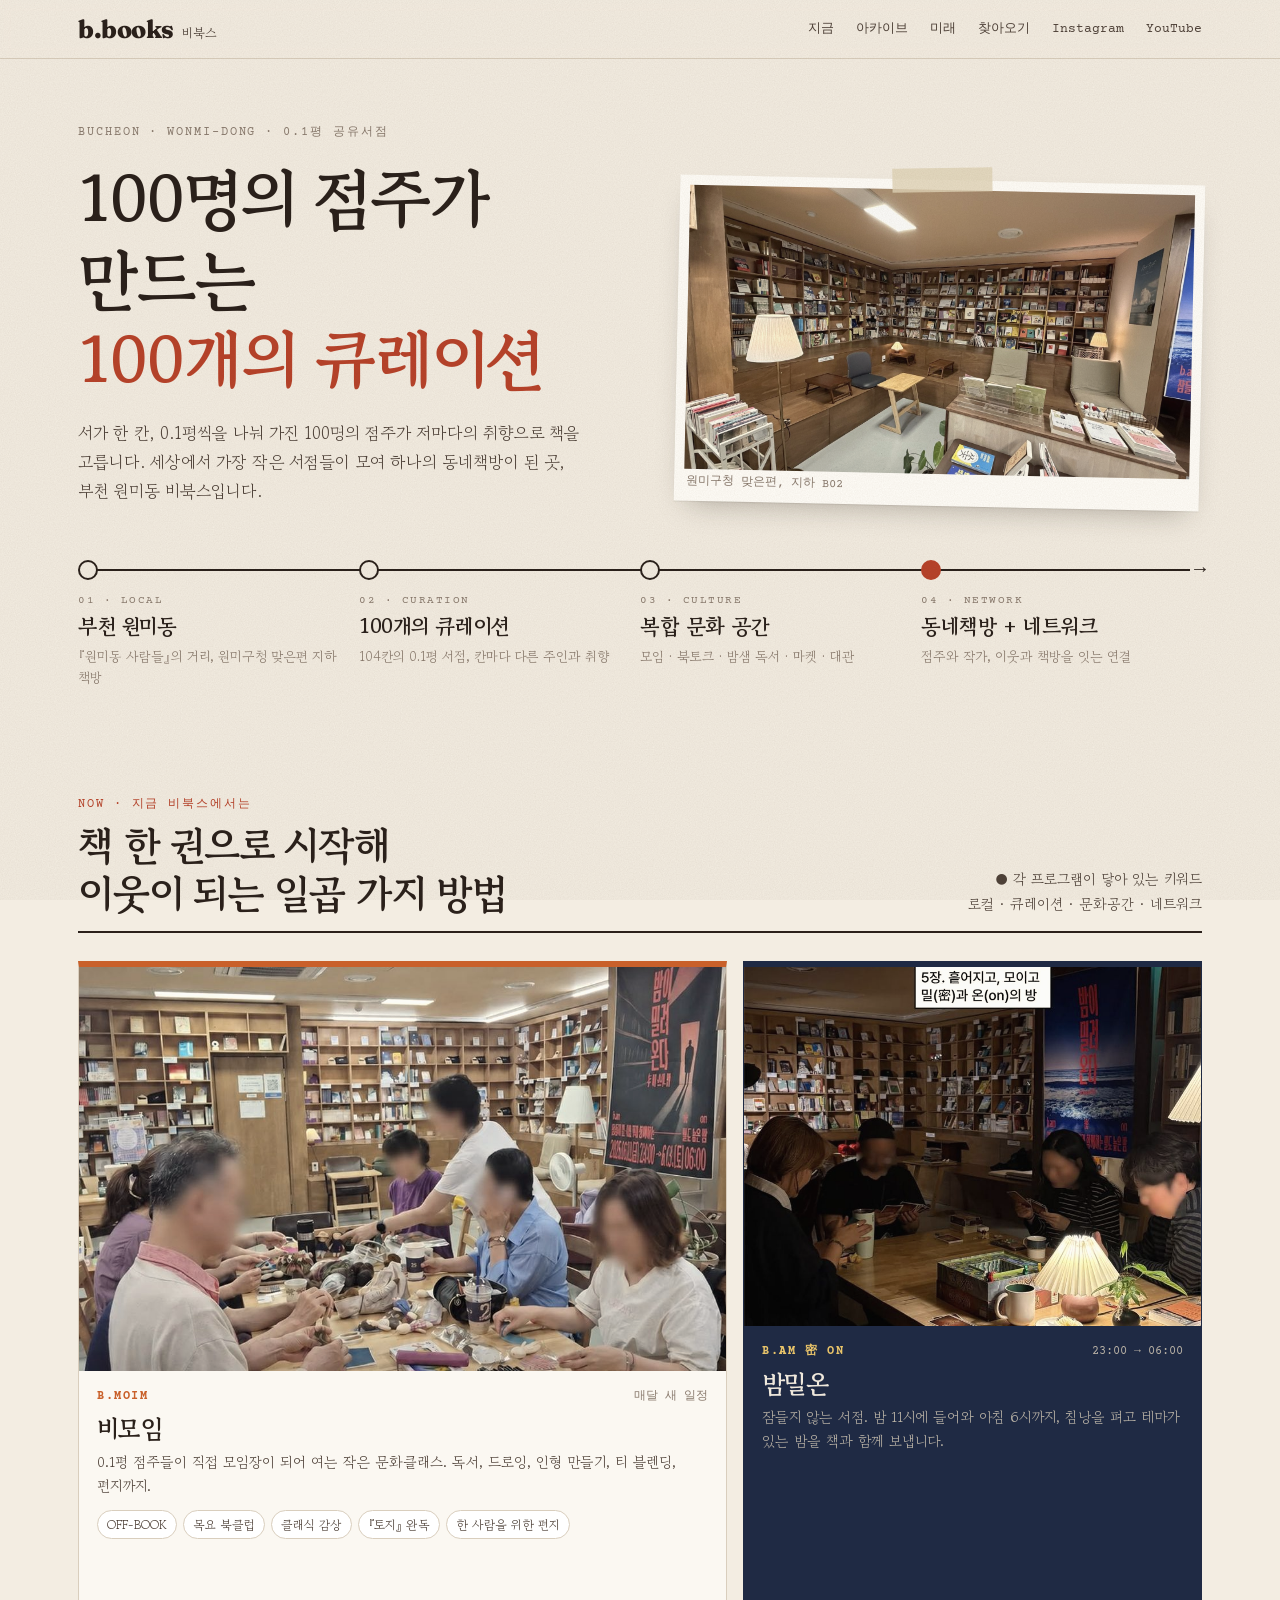
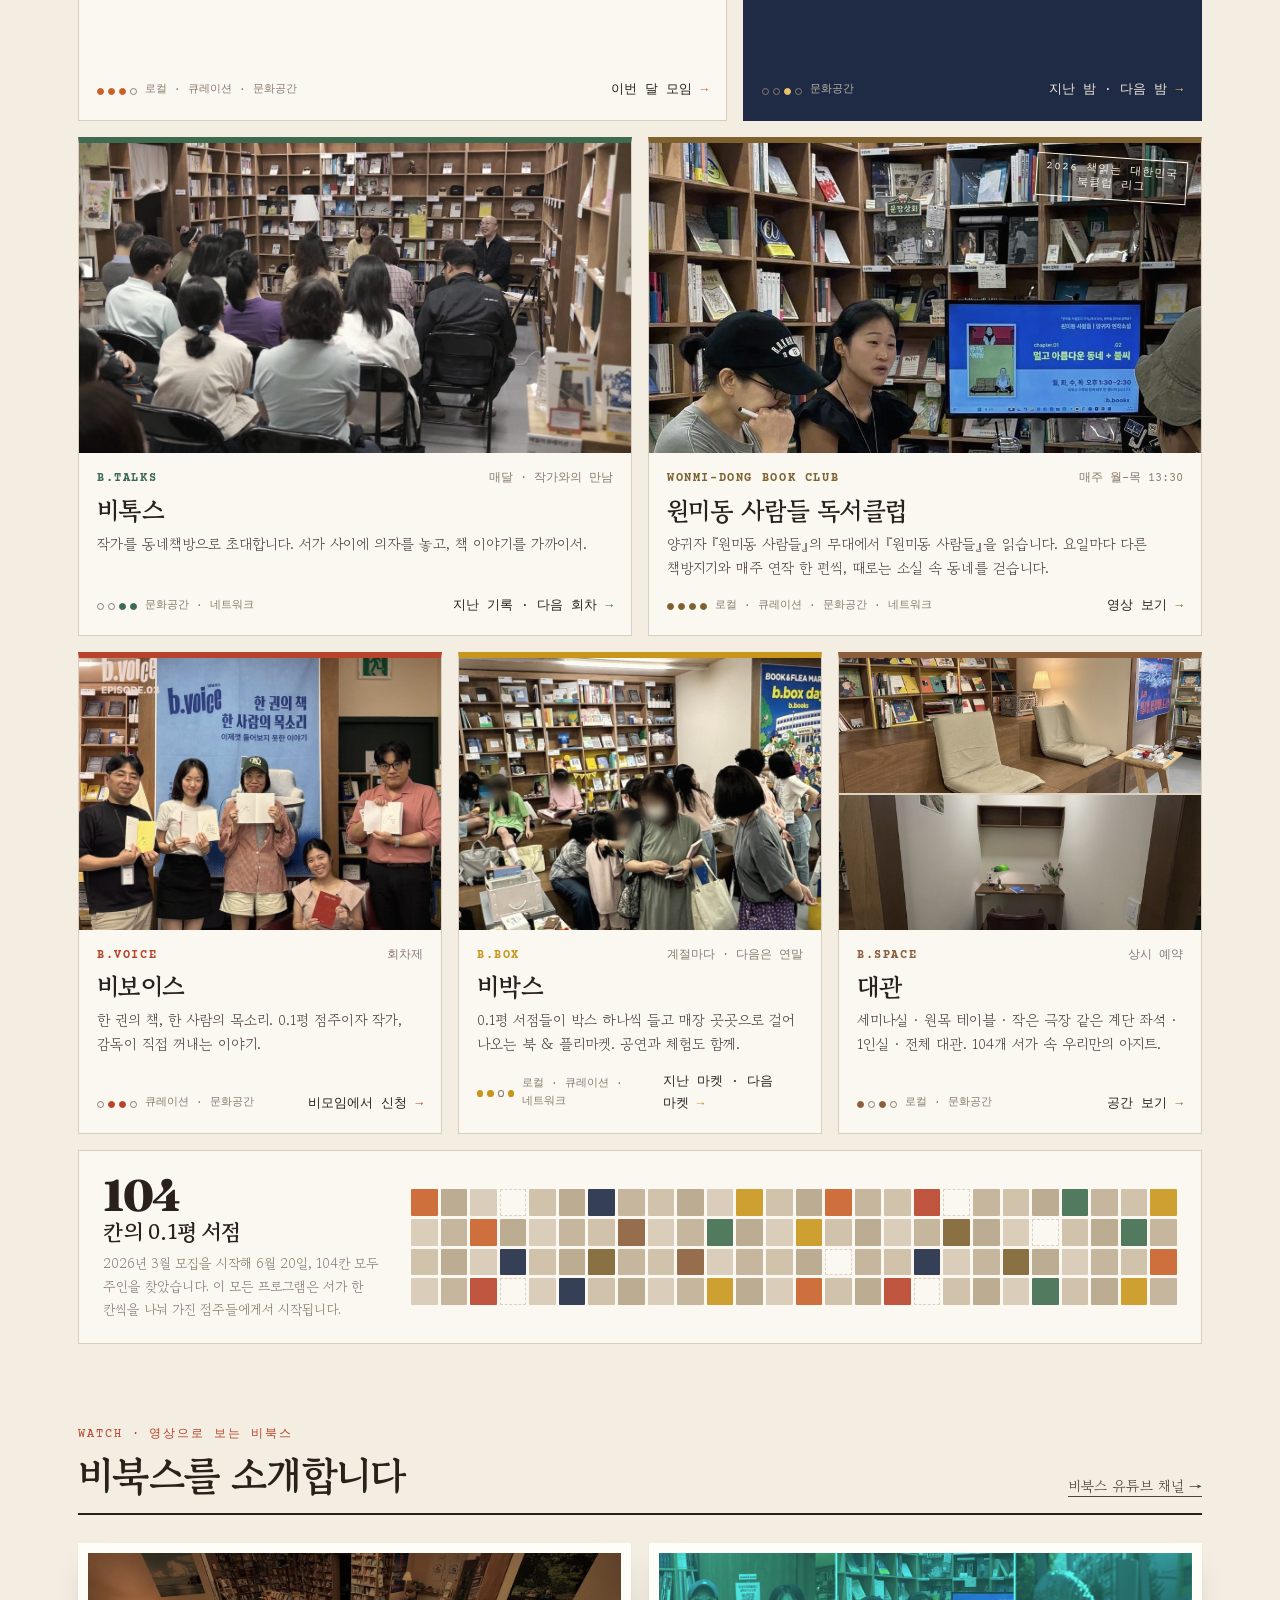
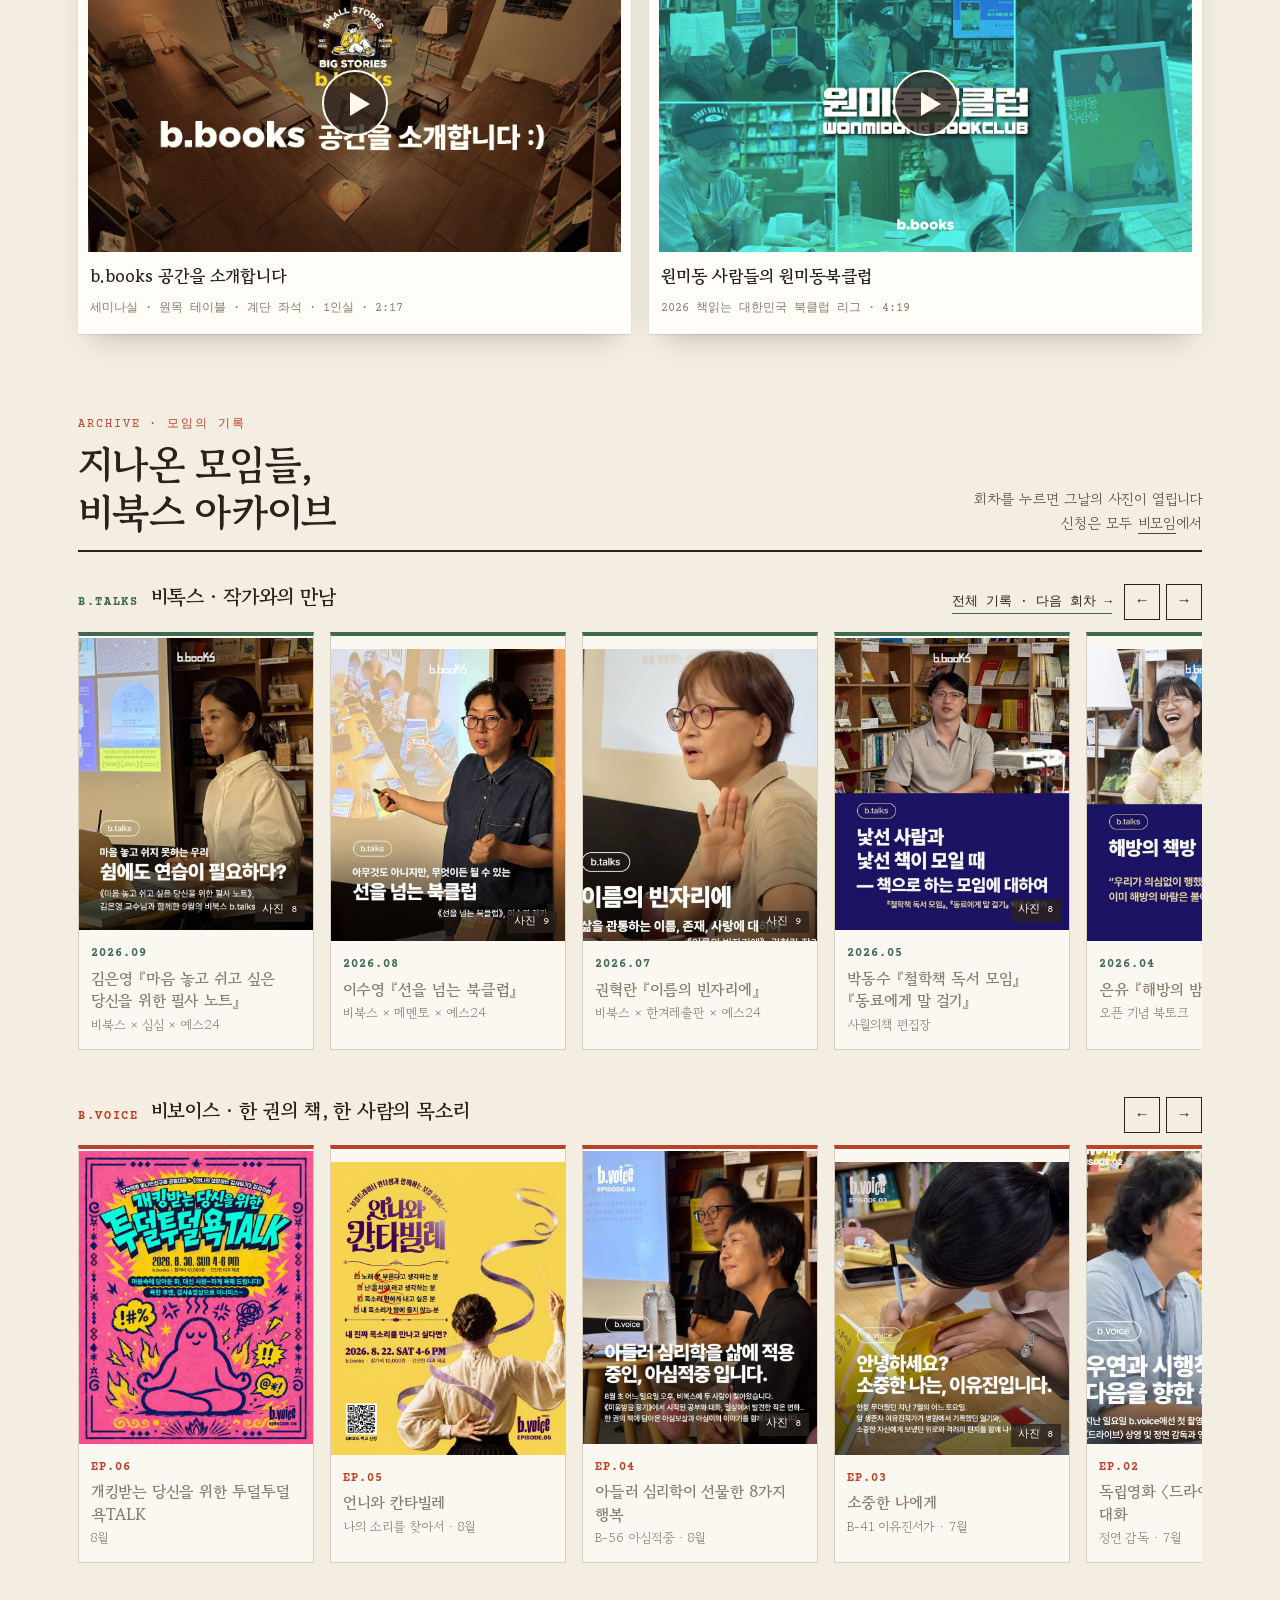
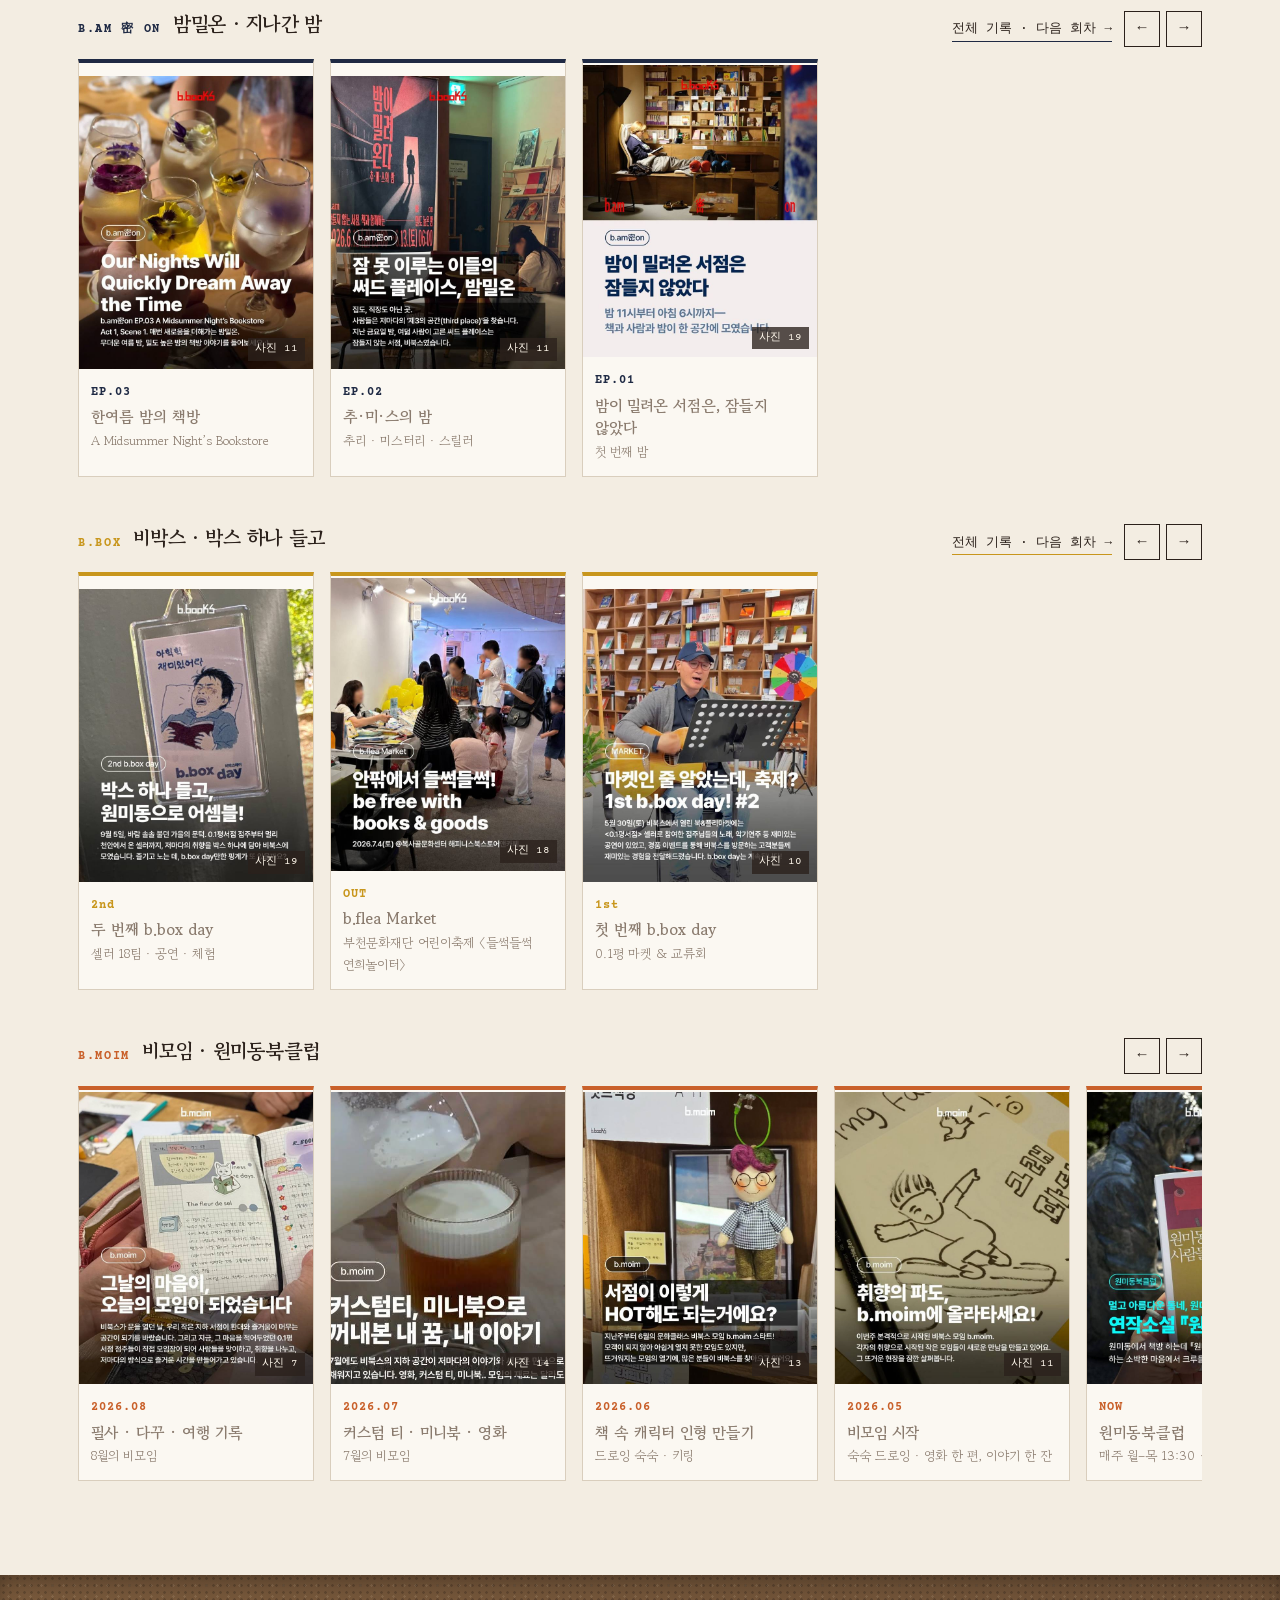
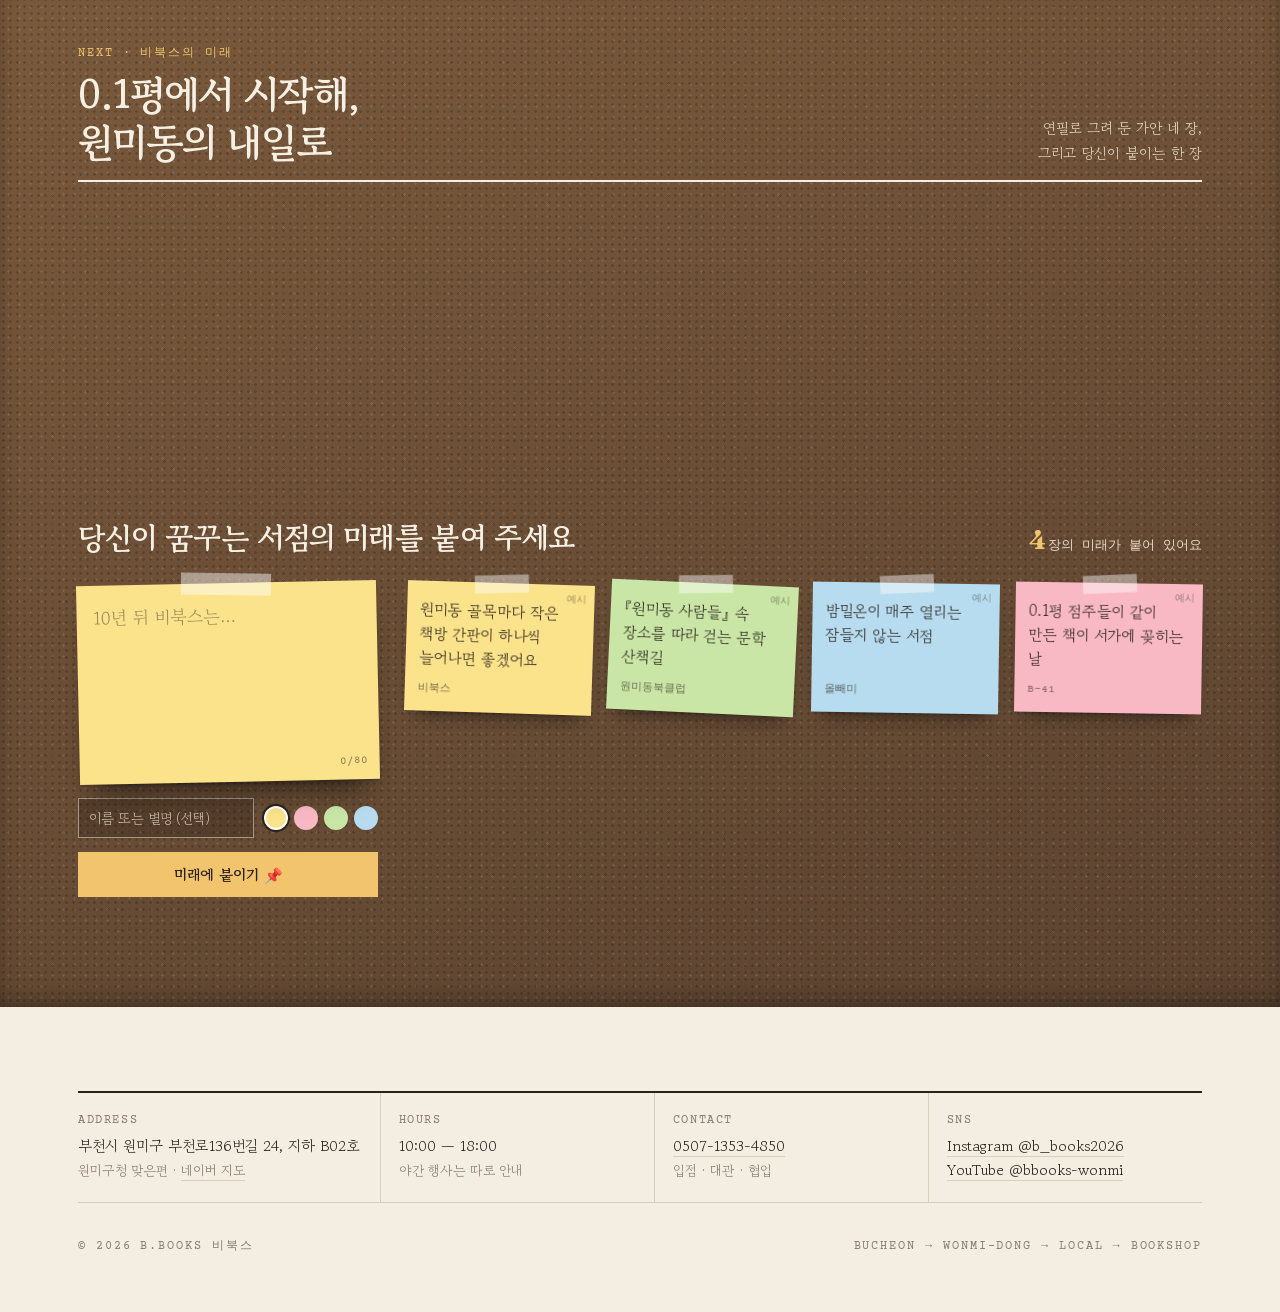
==== commit d11beed5: "포스트잇 벽: 메모가 적을 땐 예시 메모 함께 표시 Co-Authored-By: Claude Opus 5.5 <noreply@anthropic.com>" ====
--- a/index.html
+++ b/index.html
@@ -756,7 +756,8 @@
       fetch(FUTURE_API + '?action=list').then(function (r) { return r.json(); }).then(function (d) {
         var ids = mine().map(function (n) { return n.id; });
         var list = (d.notes || []).map(function (n) { if (ids.indexOf(n.id) > -1) n._cls = 'mine'; return n; });
-        render(list); setCount(d.count || list.length);
+        var ex = list.length < 6 ? EXAMPLES.map(function (n) { n._cls = 'ex'; return n; }) : [];
+        render(list.concat(ex)); setCount(d.count || list.length);
       }).catch(function () { live = false; load(); });
     }
     // 화면에 들어오면 로드맵 · 메모 애니메이션
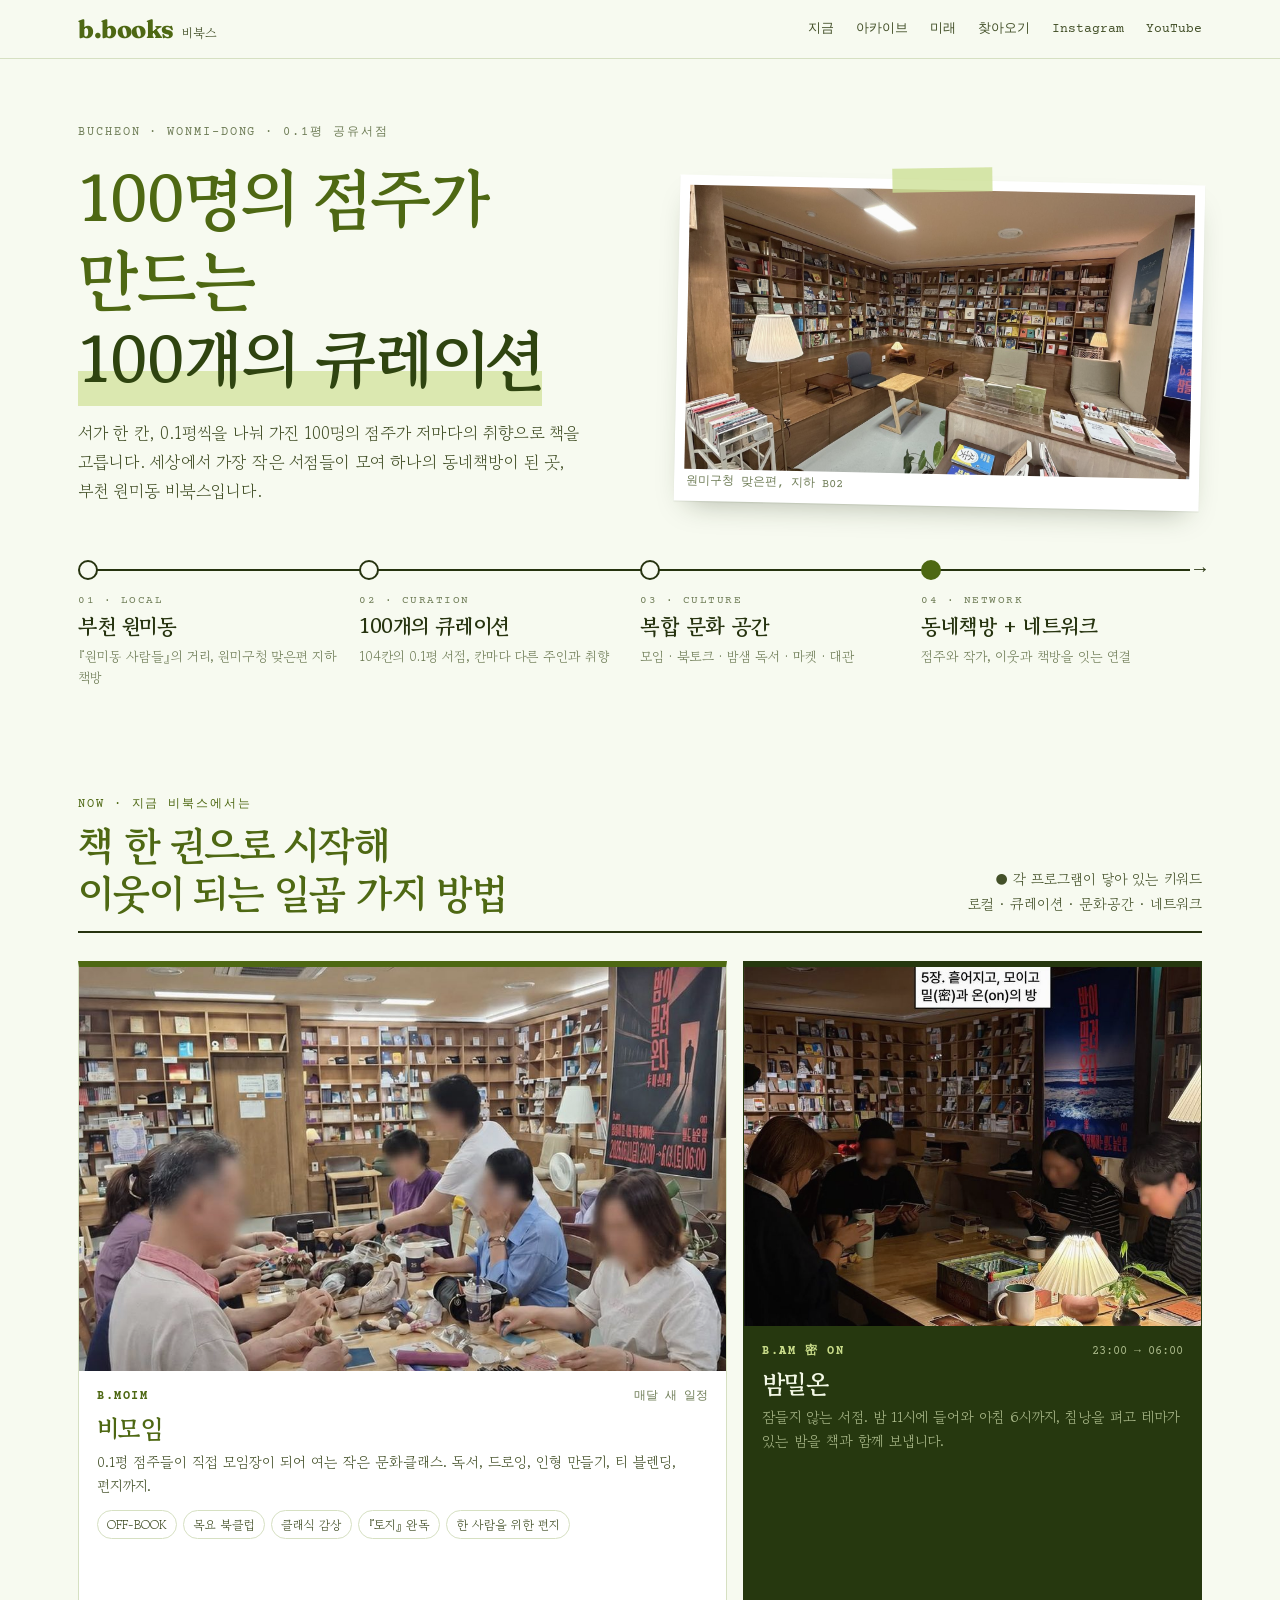
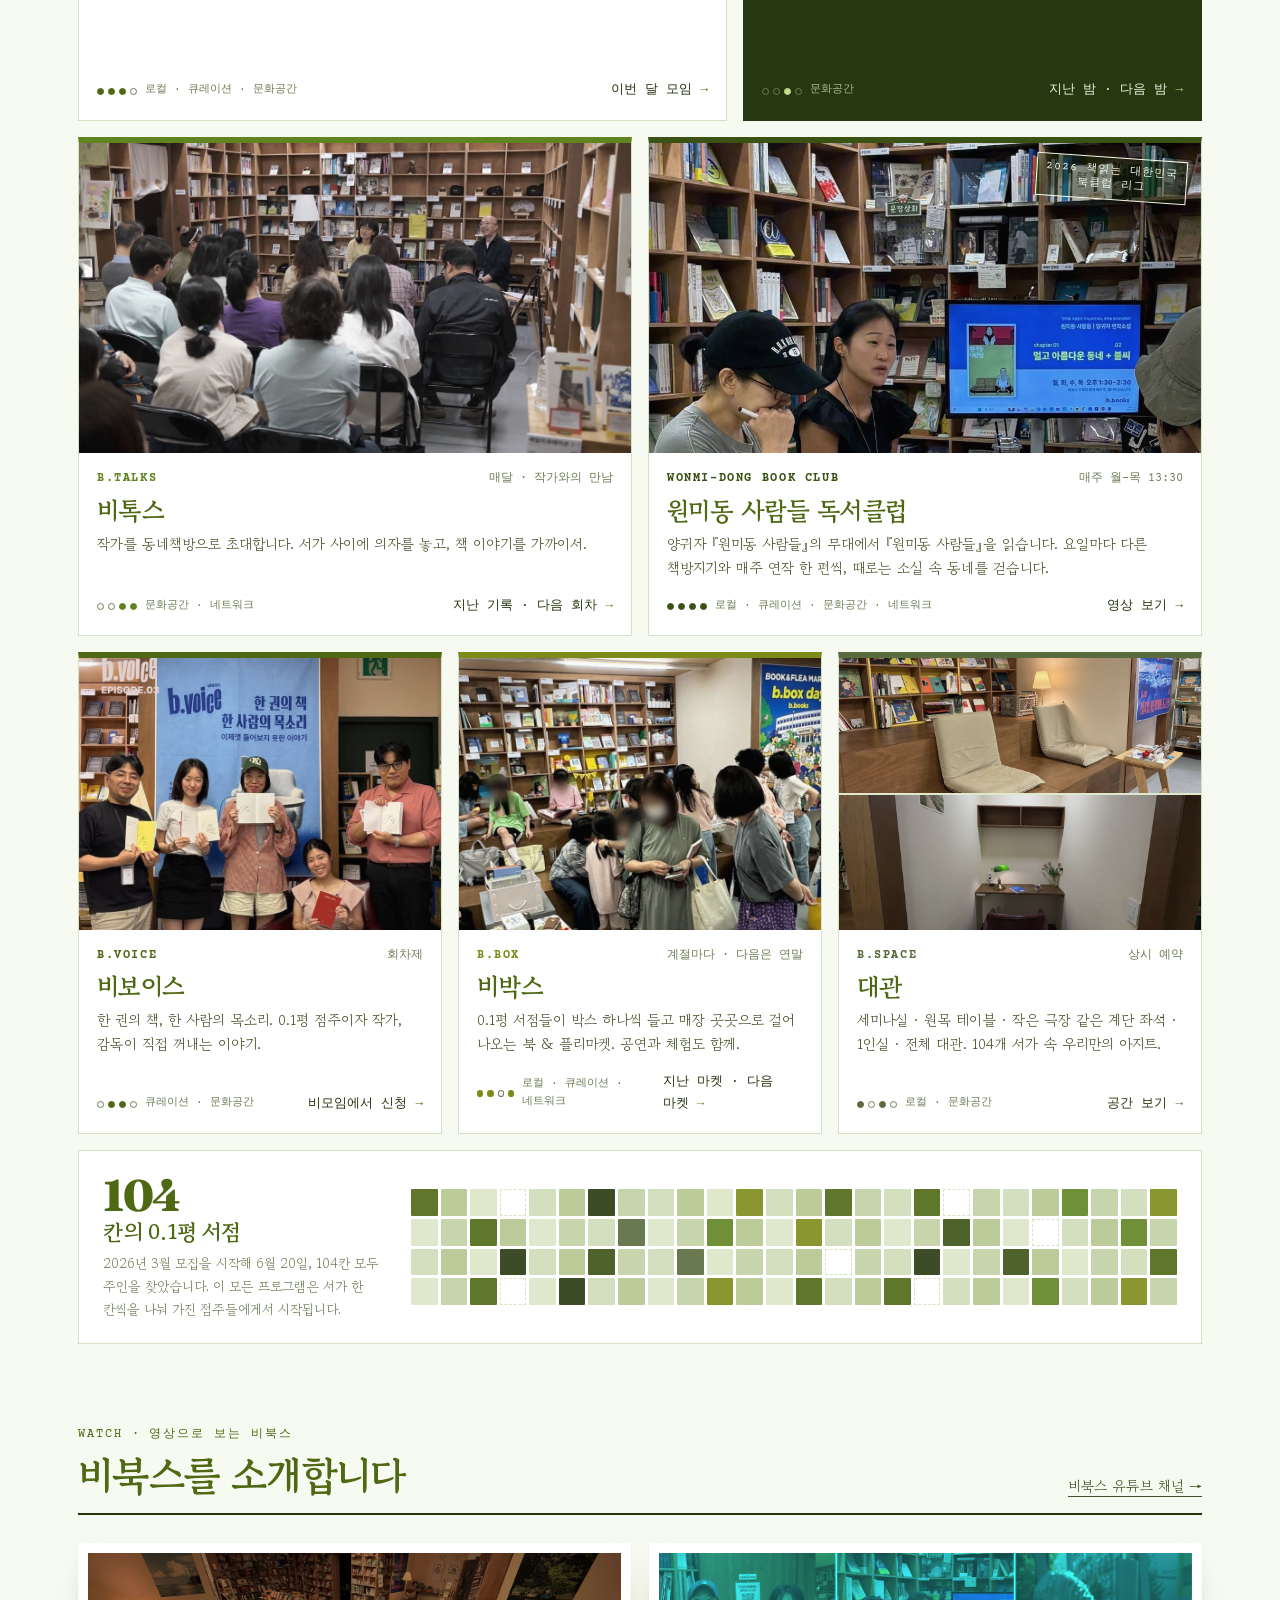
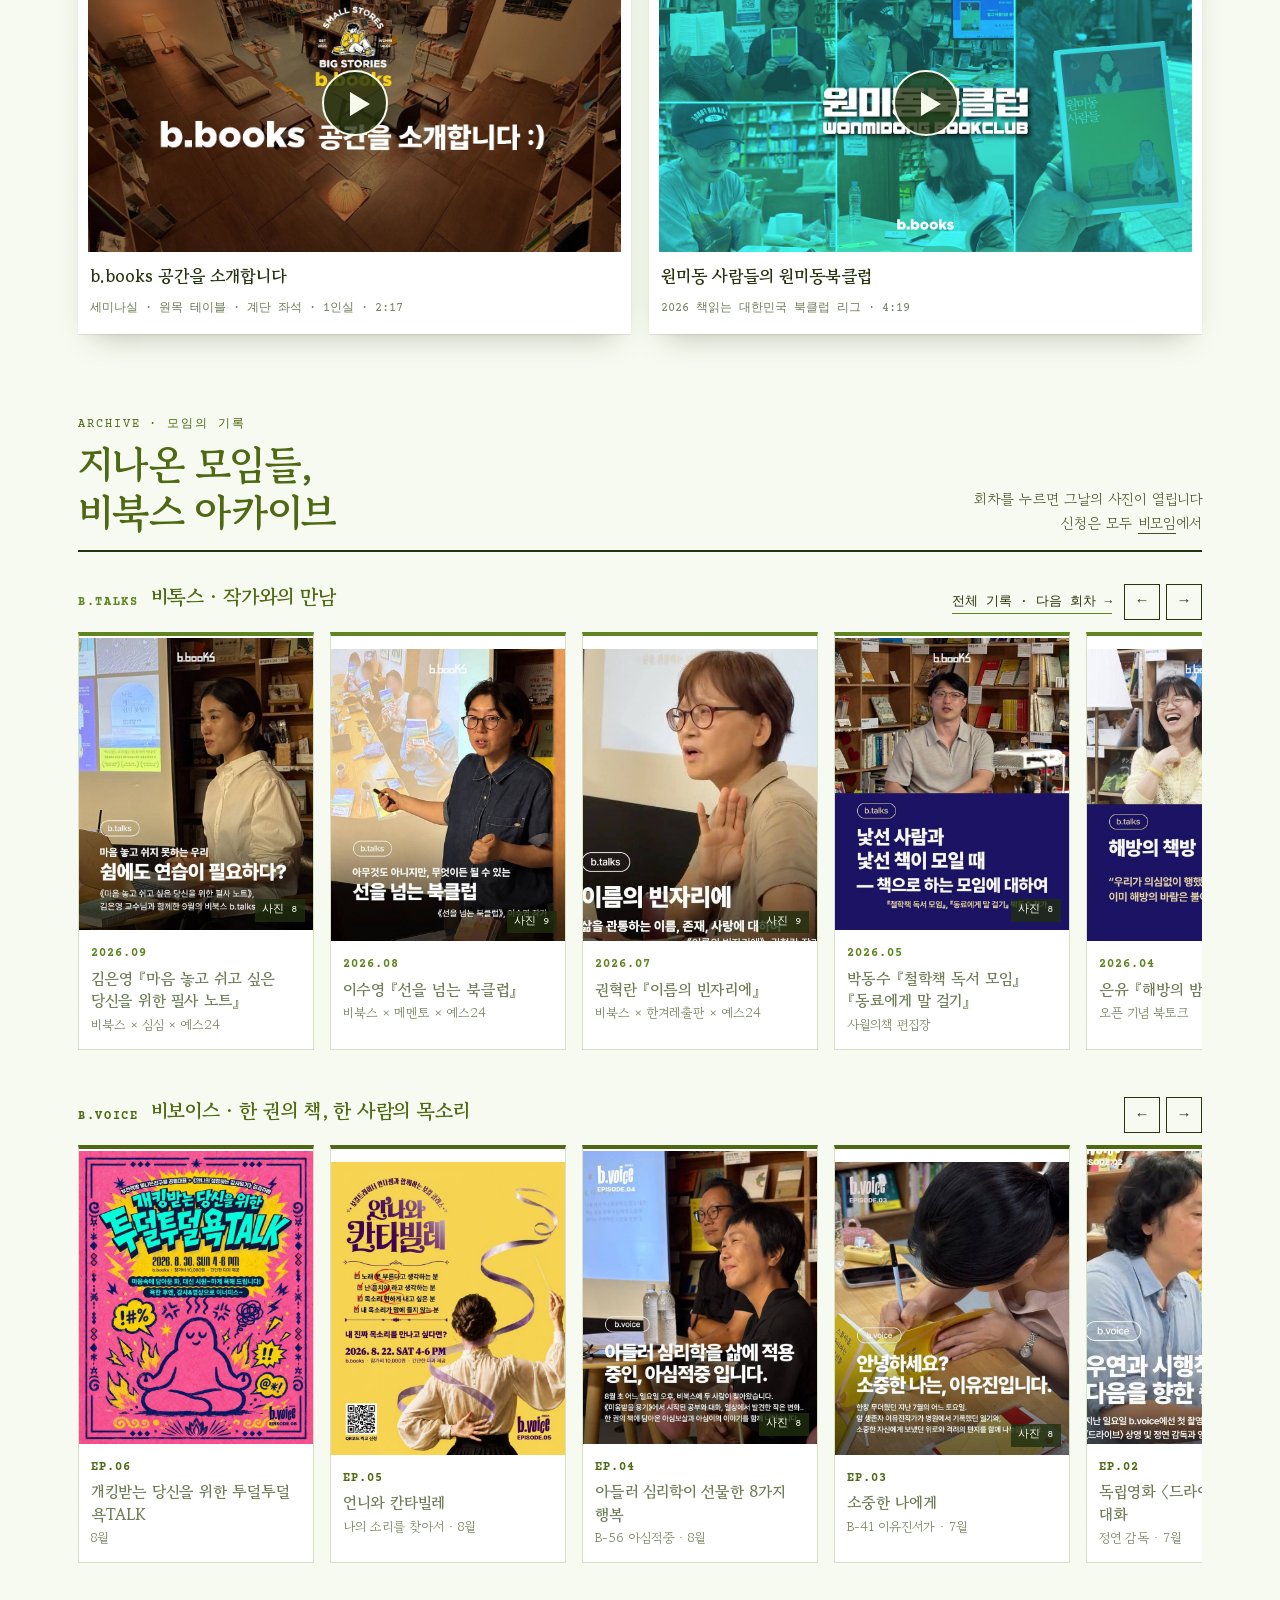
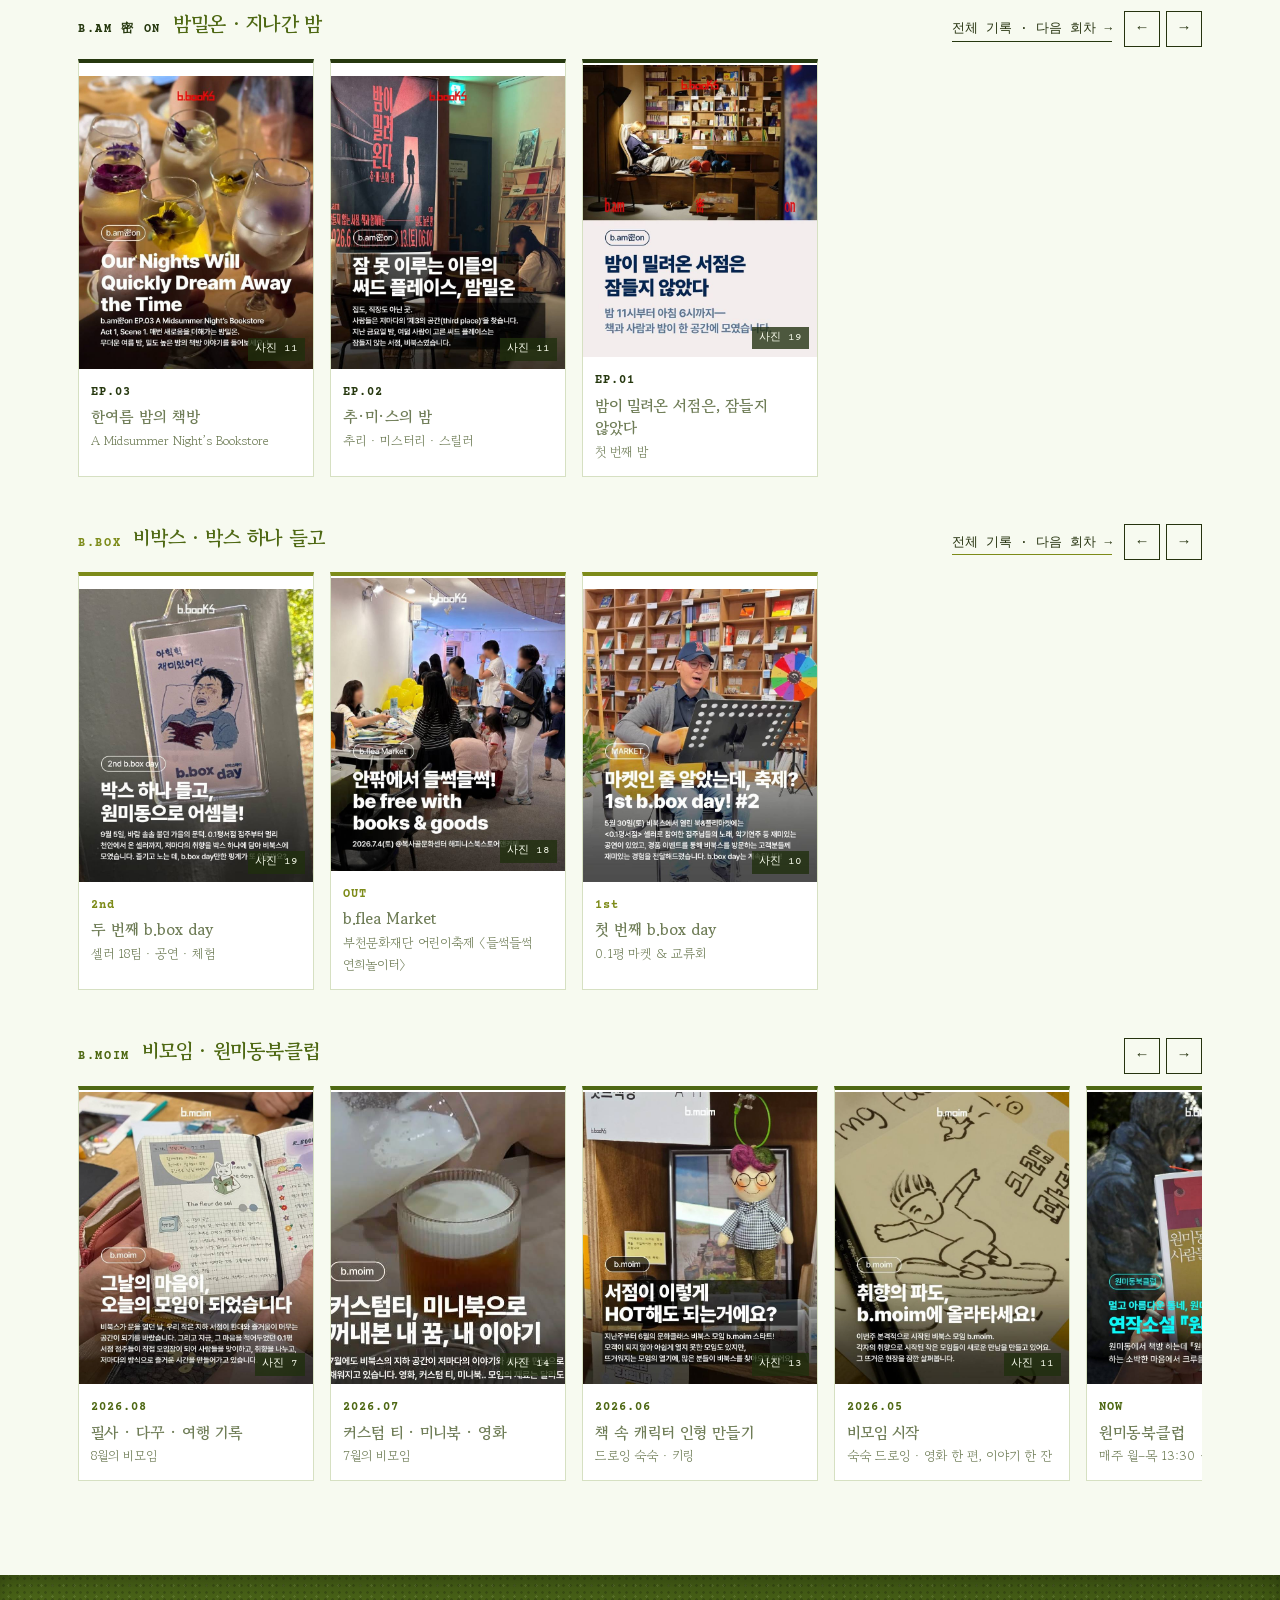
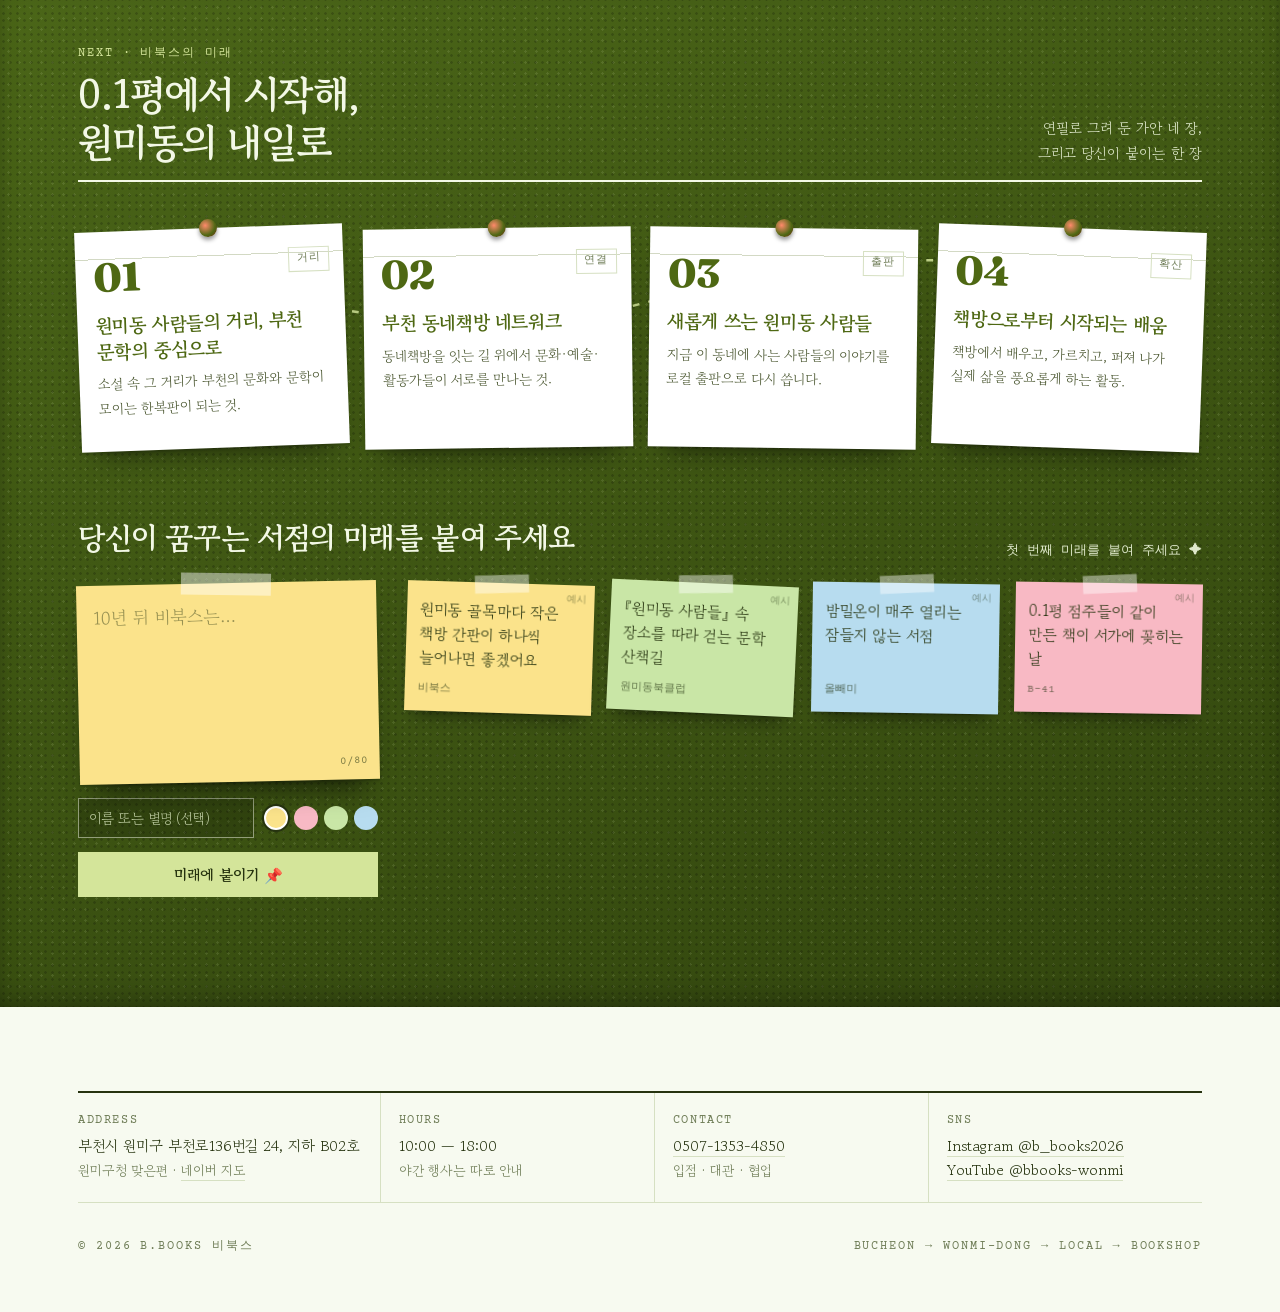
==== commit 807a601a: "전체 컬러톤 개편: 흰색·옅은 그린 바탕에 딜 그린(#4E6813) 텍스트, 종이 노이즈·갈색 톤 제거 Co-Authored-By: Claude Sonnet 5.5 <noreply" ====
--- a/index.html
+++ b/index.html
@@ -16,25 +16,26 @@
 <link href="https://fonts.googleapis.com/css2?family=Courier+Prime:wght@400;700&family=Fraunces:ital,opsz,wght@0,9..144,600;0,9..144,800;1,9..144,400&family=Gowun+Batang:wght@400;700&display=swap" rel="stylesheet">
 <style>
   :root {
-    --paper: #f3ede2;
-    --card: #fbf8f2;
-    --ink: #2b211b;
-    --ink-2: #4f4239;
-    --muted: #8a7b6e;
-    --line: #d9cebd;
-    --stamp: #b8432a;
+    --paper: #f7faf0;
+    --card: #ffffff;
+    --ink: #26330f;
+    --ink-2: #435028;
+    --muted: #6f7d57;
+    --line: #d6e0c2;
+    --stamp: #4E6813;
+    --head: #4E6813;
     --serif: 'Gowun Batang', 'Noto Serif KR', 'AppleMyungjo', serif;
     --mono: 'Courier Prime', 'Courier New', monospace;
     --display: 'Fraunces', Georgia, serif;
     /* 프로그램 색 */
-    --c-moim: #c9602a;
-    --c-bam: #1f2a44;
-    --c-talks: #3e6b4f;
-    --c-wonmi: #7d6230;
-    --c-voice: #b8432a;
-    --c-moim2: #c9602a;
-    --c-box: #c8961c;
-    --c-space: #8b5e3c;
+    --c-moim: #4E6813;
+    --c-bam: #26380f;
+    --c-talks: #5f8420;
+    --c-wonmi: #3a5214;
+    --c-voice: #4E6813;
+    --c-moim2: #4E6813;
+    --c-box: #7d8b19;
+    --c-space: #5a6b3d;
   }
   *, *::before, *::after { box-sizing: border-box; margin: 0; padding: 0; }
   html { scroll-behavior: smooth; -webkit-text-size-adjust: 100%; }
@@ -43,21 +44,19 @@
     font-family: var(--serif); font-size: 16px; line-height: 1.7;
     word-break: keep-all; overflow-wrap: break-word; overflow-x: hidden;
   }
-  body::before {
-    content: ""; position: fixed; inset: 0; pointer-events: none; z-index: 90;
-    opacity: .32; mix-blend-mode: multiply;
-    background-image: url("data:image/svg+xml,%3Csvg xmlns='http://www.w3.org/2000/svg' width='220' height='220'%3E%3Cfilter id='n'%3E%3CfeTurbulence type='fractalNoise' baseFrequency='.85' numOctaves='3' stitchTiles='stitch'/%3E%3CfeColorMatrix values='0 0 0 0 .45 0 0 0 0 .38 0 0 0 0 .3 0 0 0 .5 0'/%3E%3C/filter%3E%3Crect width='100%25' height='100%25' filter='url(%23n)'/%3E%3C/svg%3E");
-  }
+  body::before { display: none; }
   a { color: inherit; text-decoration: none; }
+  h1, h2, h3 { color: var(--head); }
+  .m-bam h3, .sec-head.light h2, .board-head h3 { color: #f3f8e6; }
   img { display: block; max-width: 100%; height: auto; }
-  ::selection { background: #e7d3b8; }
+  ::selection { background: #d9e8ae; }
   .wrap { max-width: 1180px; margin: 0 auto; padding: 0 28px; }
   .label { font-family: var(--mono); font-size: 12px; letter-spacing: .16em; text-transform: uppercase; color: var(--muted); }
 
   /* ── top ── */
-  .top { position: sticky; top: 0; z-index: 40; background: rgba(243,237,226,.92); backdrop-filter: blur(6px); border-bottom: 1px solid var(--line); }
+  .top { position: sticky; top: 0; z-index: 40; background: rgba(247,250,240,.92); backdrop-filter: blur(6px); border-bottom: 1px solid var(--line); }
   .top .wrap { display: flex; align-items: center; justify-content: space-between; height: 58px; }
-  .logo { font-family: var(--display); font-weight: 800; font-size: 25px; letter-spacing: -.02em; }
+  .logo { font-family: var(--display); font-weight: 800; font-size: 25px; letter-spacing: -.02em; color: var(--head); }
   .logo small { font-family: var(--serif); font-weight: 400; font-size: 13px; color: var(--ink-2); margin-left: 8px; letter-spacing: 0; }
   .top nav { display: flex; gap: 22px; font-family: var(--mono); font-size: 13px; }
   .top nav a { color: var(--ink-2); }
@@ -67,12 +66,12 @@
   .hero { padding: 64px 0 26px; }
   .hero-grid { display: grid; grid-template-columns: 1.05fr 1fr; gap: 48px; align-items: end; }
   .hero h1 { font-size: clamp(38px, 5.4vw, 66px); line-height: 1.22; letter-spacing: -.035em; font-weight: 700; margin-top: 14px; }
-  .hero h1 em { font-style: normal; color: var(--stamp); }
+  .hero h1 em { font-style: normal; color: #2f4410; background: linear-gradient(transparent 64%, #dbe8b0 64%); }
   .hero .sub { margin-top: 20px; font-size: 17px; color: var(--ink-2); max-width: 30em; }
-  .print { background: #fffdf8; padding: 10px 10px 32px; position: relative; box-shadow: 0 1px 1px rgba(43,33,27,.08), 0 14px 30px -14px rgba(43,33,27,.35); }
-  .print img { filter: sepia(.15) saturate(.9) contrast(.97); }
+  .print { background: #ffffff; padding: 10px 10px 32px; position: relative; box-shadow: 0 1px 1px rgba(31,47,14,.08), 0 14px 30px -14px rgba(31,47,14,.35); }
+  .print img { filter: saturate(.9) contrast(.97); }
   .print figcaption { position: absolute; left: 12px; bottom: 8px; font-family: var(--mono); font-size: 12px; color: var(--muted); }
-  .tape::before { content: ""; position: absolute; top: -12px; left: 50%; width: 100px; height: 24px; transform: translateX(-50%) rotate(-2deg); background: rgba(226,213,184,.8); z-index: 2; }
+  .tape::before { content: ""; position: absolute; top: -12px; left: 50%; width: 100px; height: 24px; transform: translateX(-50%) rotate(-2deg); background: rgba(205,224,150,.8); z-index: 2; }
   .hero .print { transform: rotate(1.2deg); }
 
   /* route: 부천 → 원미동 → 로컬 → 동네책방 */
@@ -101,9 +100,9 @@
     border: 1px solid var(--line); border-top: 6px solid var(--c); overflow: hidden;
     transition: transform .25s ease, box-shadow .25s ease;
   }
-  a.mod:hover { transform: translateY(-4px); box-shadow: 0 18px 32px -18px rgba(43,33,27,.45); }
-  .mod .ph { position: relative; overflow: hidden; background: #ddd2c1; }
-  .mod .ph img { width: 100%; height: 100%; object-fit: cover; filter: sepia(.14) saturate(.9) contrast(.97); transition: transform .6s ease; }
+  a.mod:hover { transform: translateY(-4px); box-shadow: 0 18px 32px -18px rgba(31,47,14,.45); }
+  .mod .ph { position: relative; overflow: hidden; background: #dfe8cc; }
+  .mod .ph img { width: 100%; height: 100%; object-fit: cover; filter: saturate(.9) contrast(.97); transition: transform .6s ease; }
   a.mod:hover .ph img { transform: scale(1.03); }
   .mod .body { padding: 16px 18px 18px; display: flex; flex-direction: column; gap: 6px; flex: 1; }
   .mod .meta { display: flex; justify-content: space-between; align-items: center; gap: 8px; }
@@ -124,12 +123,12 @@
 
   .m-moim  { --c: var(--c-moim);  grid-column: span 7; grid-row: span 2; }
   .m-moim .ph { aspect-ratio: 16 / 10; }
-  .m-bam   { --c: var(--c-bam);   grid-column: span 5; grid-row: span 2; background: var(--c-bam); color: #efe8dc; border-color: var(--c-bam); }
+  .m-bam   { --c: var(--c-bam);   grid-column: span 5; grid-row: span 2; background: var(--c-bam); color: #eef3e0; border-color: var(--c-bam); }
   .m-bam .ph { flex: 1; min-height: 260px; background: #111; }
-  .m-bam p, .m-bam .when, .m-bam .ties { color: #b9b2a6; }
-  .m-bam .en { color: #e9c46a; }
-  .m-bam .ties i.on { background: #e9c46a; border-color: #e9c46a; }
-  .m-bam .go::after { color: #e9c46a; }
+  .m-bam p, .m-bam .when, .m-bam .ties { color: #aab98a; }
+  .m-bam .en { color: #c9dc8a; }
+  .m-bam .ties i.on { background: #c9dc8a; border-color: #c9dc8a; }
+  .m-bam .go::after { color: #c9dc8a; }
   .m-talks { --c: var(--c-talks); grid-column: span 6; }
   .m-wonmi { --c: var(--c-wonmi); grid-column: span 6; }
   .m-talks .ph, .m-wonmi .ph { aspect-ratio: 16 / 9; }
@@ -143,7 +142,7 @@
   .m-wonmi .stamp {
     position: absolute; right: 14px; top: 14px; z-index: 2;
     font-family: var(--mono); font-size: 11px; letter-spacing: .1em; line-height: 1.3; text-align: center;
-    color: #fff8ec; border: 1.5px solid #fff8ec; padding: 6px 8px; transform: rotate(4deg); background: rgba(43,33,27,.35);
+    color: #f6faea; border: 1.5px solid #f6faea; padding: 6px 8px; transform: rotate(4deg); background: rgba(31,47,14,.35);
   }
 
   /* ── 0.1평 cells ── */
@@ -152,7 +151,7 @@
   .cells-band h3 b { font-family: var(--display); font-size: 44px; font-weight: 800; display: block; line-height: 1; letter-spacing: -.03em; }
   .cells-band p { font-size: 13.5px; color: var(--muted); margin-top: 6px; }
   .cells { display: grid; grid-template-columns: repeat(26, 1fr); gap: 3px; }
-  .cells i { aspect-ratio: 1; background: var(--c, #cbbba3); border-radius: 1px; opacity: .9; }
+  .cells i { aspect-ratio: 1; background: var(--c, #cfdcb8); border-radius: 1px; opacity: .9; }
   .cells i.empty { background: transparent; outline: 1px dashed var(--line); outline-offset: -1px; }
 
   /* ── poster wall ── */
@@ -160,19 +159,19 @@
   .wall figure { flex: none; width: 210px; scroll-snap-align: start; position: relative; }
   .wall figure:nth-child(odd) { transform: rotate(-1.4deg); }
   .wall figure:nth-child(even) { transform: rotate(1.2deg) translateY(8px); }
-  .wall img { width: 100%; aspect-ratio: 4 / 5; object-fit: cover; box-shadow: 0 10px 20px -12px rgba(43,33,27,.5); }
-  .wall figure::before { content: ""; position: absolute; top: -9px; left: 50%; width: 64px; height: 20px; transform: translateX(-50%) rotate(-3deg); background: rgba(226,213,184,.85); z-index: 2; }
+  .wall img { width: 100%; aspect-ratio: 4 / 5; object-fit: cover; box-shadow: 0 10px 20px -12px rgba(31,47,14,.5); }
+  .wall figure::before { content: ""; position: absolute; top: -9px; left: 50%; width: 64px; height: 20px; transform: translateX(-50%) rotate(-3deg); background: rgba(205,224,150,.85); z-index: 2; }
   .wall figcaption { font-family: var(--mono); font-size: 11.5px; color: var(--muted); margin-top: 8px; }
 
   /* ── videos ── */
   a.ul { border-bottom: 1px solid var(--ink-2); }
   .videos { display: grid; grid-template-columns: 1fr 1fr; gap: 18px; }
-  .video { background: #fffdf8; padding: 10px 10px 14px; box-shadow: 0 1px 1px rgba(43,33,27,.08), 0 14px 30px -16px rgba(43,33,27,.35); }
+  .video { background: #ffffff; padding: 10px 10px 14px; box-shadow: 0 1px 1px rgba(31,47,14,.08), 0 14px 30px -16px rgba(31,47,14,.35); }
   .yt { position: relative; display: block; width: 100%; aspect-ratio: 16 / 9; border: 0; padding: 0; cursor: pointer; background: #111; overflow: hidden; }
-  .yt img { width: 100%; height: 100%; object-fit: cover; filter: sepia(.12) saturate(.92); transition: transform .5s ease; }
+  .yt img { width: 100%; height: 100%; object-fit: cover; filter: saturate(.92); transition: transform .5s ease; }
   .yt:hover img { transform: scale(1.03); }
-  .yt .play { position: absolute; left: 50%; top: 50%; width: 66px; height: 66px; margin: -33px 0 0 -33px; border-radius: 50%; background: rgba(43,33,27,.78); border: 2px solid #fff8ec; }
-  .yt .play::after { content: ""; position: absolute; left: 26px; top: 20px; border-left: 20px solid #fff8ec; border-top: 12px solid transparent; border-bottom: 12px solid transparent; }
+  .yt .play { position: absolute; left: 50%; top: 50%; width: 66px; height: 66px; margin: -33px 0 0 -33px; border-radius: 50%; background: rgba(31,47,14,.78); border: 2px solid #f6faea; }
+  .yt .play::after { content: ""; position: absolute; left: 26px; top: 20px; border-left: 20px solid #f6faea; border-top: 12px solid transparent; border-bottom: 12px solid transparent; }
   .yt iframe { position: absolute; inset: 0; width: 100%; height: 100%; border: 0; }
   .video figcaption { padding: 10px 2px 0; }
   .video figcaption b { display: block; font-size: 17px; }
@@ -199,58 +198,58 @@
 
   .slide { cursor: pointer; text-align: left; font: inherit; color: inherit; padding: 0; }
   .slide .ph { position: relative; }
-  .slide .cnt { position: absolute; right: 8px; bottom: 8px; font-family: var(--mono); font-size: 11px; background: rgba(43,33,27,.78); color: #fff8ec; padding: 2px 7px; }
+  .slide .cnt { position: absolute; right: 8px; bottom: 8px; font-family: var(--mono); font-size: 11px; background: rgba(31,47,14,.78); color: #f6faea; padding: 2px 7px; }
   .slide:hover img { filter: brightness(1.05); }
   .slide:focus-visible { outline: 2px solid var(--c); outline-offset: 2px; }
   /* lightbox */
-  .lb { position: fixed; inset: 0; z-index: 100; background: rgba(28,22,18,.94); color: #f3ede2; display: flex; flex-direction: column; }
+  .lb { position: fixed; inset: 0; z-index: 100; background: rgba(20,30,8,.94); color: #f7faf0; display: flex; flex-direction: column; }
   .lb[hidden] { display: none; }
   .lb-top { display: flex; align-items: center; gap: 14px; padding: 14px 18px; }
   .lb-top > div { flex: 1; min-width: 0; }
-  .lb-no { font-family: var(--mono); font-size: 12px; color: #e9c46a; margin-right: 10px; }
+  .lb-no { font-family: var(--mono); font-size: 12px; color: #c9dc8a; margin-right: 10px; }
   .lb-title { font-size: 16px; }
-  .lb-count { font-family: var(--mono); font-size: 12px; color: #b9b2a6; }
-  .lb-x { width: 40px; height: 40px; border: 1px solid #6d625a; background: transparent; color: inherit; font-size: 22px; cursor: pointer; }
+  .lb-count { font-family: var(--mono); font-size: 12px; color: #aab98a; }
+  .lb-x { width: 40px; height: 40px; border: 1px solid #6b7a4f; background: transparent; color: inherit; font-size: 22px; cursor: pointer; }
   .lb-track { flex: 1; display: flex; overflow-x: auto; scroll-snap-type: x mandatory; scrollbar-width: none; }
   .lb-track::-webkit-scrollbar { display: none; }
   .lb-track figure { flex: none; width: 100%; height: 100%; scroll-snap-align: center; display: flex; align-items: center; justify-content: center; padding: 0 16px 24px; }
   .lb-track img { max-width: 100%; max-height: 100%; object-fit: contain; box-shadow: 0 20px 40px rgba(0,0,0,.4); }
-  .lb-arrow { position: absolute; top: 50%; width: 46px; height: 46px; margin-top: -23px; border: 1px solid #6d625a; background: rgba(28,22,18,.6); color: inherit; font-family: var(--mono); font-size: 18px; cursor: pointer; }
+  .lb-arrow { position: absolute; top: 50%; width: 46px; height: 46px; margin-top: -23px; border: 1px solid #6b7a4f; background: rgba(20,30,8,.6); color: inherit; font-family: var(--mono); font-size: 18px; cursor: pointer; }
   .lb-arrow.prev { left: 14px; } .lb-arrow.next { right: 14px; }
   @media (max-width: 680px) { .lb-arrow { display: none; } }
 
   /* ── future band (cork board) ── */
   .future-band {
-    margin-top: 84px; padding: 72px 0 84px; color: #f6efe3; position: relative; overflow: hidden;
-    background-color: #6b4f36;
+    margin-top: 84px; padding: 72px 0 84px; color: #f3f8e6; position: relative; overflow: hidden;
+    background-color: #3f5714;
     background-image:
       radial-gradient(rgba(0,0,0,.18) 1px, transparent 1.6px),
-      radial-gradient(rgba(255,240,210,.10) 1px, transparent 1.4px),
-      linear-gradient(160deg, #7a5a3c, #5c4330);
+      radial-gradient(rgba(240,255,200,.10) 1px, transparent 1.4px),
+      linear-gradient(160deg, #4b6618, #32460e);
     background-size: 7px 7px, 11px 11px, 100% 100%;
     background-position: 0 0, 3px 5px, 0 0;
     box-shadow: inset 0 18px 30px -18px rgba(0,0,0,.5), inset 0 -18px 30px -18px rgba(0,0,0,.5);
   }
-  .sec-head.light { border-bottom-color: #f6efe3; }
-  .sec-head.light h2 small { color: #f2c46d; }
-  .sec-head.light p { color: #e6d9c6; }
+  .sec-head.light { border-bottom-color: #f3f8e6; }
+  .sec-head.light h2 small { color: #d4e59a; }
+  .sec-head.light p { color: #dfe9cb; }
   .roadmap { position: relative; margin-top: 10px; }
   .road { position: absolute; left: 0; right: 0; top: 34px; width: 100%; height: 120px; overflow: visible; }
-  .road path { fill: none; stroke: #f2c46d; stroke-width: 2.5; stroke-dasharray: 6 8; stroke-dashoffset: 0; opacity: .85; }
+  .road path { fill: none; stroke: #d4e59a; stroke-width: 2.5; stroke-dasharray: 6 8; stroke-dashoffset: 0; opacity: .85; }
   .road path { clip-path: inset(0 100% 0 0); transition: clip-path 1.8s cubic-bezier(.6,.1,.2,1); }
   .roadmap.in .road path { clip-path: inset(0 0 0 0); }
   .dreams { position: relative; display: grid; grid-template-columns: repeat(4, 1fr); gap: 18px; padding-top: 18px; }
   .dream {
-    background: #fbf6ea; color: var(--ink); padding: 26px 18px 22px; position: relative; min-height: 220px;
+    background: #ffffff; color: var(--ink); padding: 26px 18px 22px; position: relative; min-height: 220px;
     box-shadow: 0 2px 2px rgba(0,0,0,.15), 0 18px 28px -16px rgba(0,0,0,.55);
-    background-image: linear-gradient(transparent 27px, rgba(184,67,42,.25) 27px, rgba(184,67,42,.25) 28px, transparent 28px);
+    background-image: linear-gradient(transparent 27px, rgba(78,104,19,.25) 27px, rgba(78,104,19,.25) 28px, transparent 28px);
     opacity: 0; transform: translateY(-40px) rotate(calc(var(--d) * 2deg - 3deg)) scale(.96);
     transition: opacity .6s ease, transform .8s cubic-bezier(.2,1.4,.4,1);
     transition-delay: calc(var(--d) * .18s + .3s);
   }
   .roadmap.in .dream { opacity: 1; transform: translateY(0) rotate(calc((var(--d) - 1.5) * 1.4deg)); }
   .dream:hover { transform: translateY(-6px) rotate(0deg) !important; transition-delay: 0s; }
-  .dream .pin { position: absolute; top: -9px; left: 50%; width: 18px; height: 18px; margin-left: -9px; border-radius: 50%; background: radial-gradient(circle at 35% 35%, #ff8a6b, #b8432a 60%, #7a2414); box-shadow: 0 3px 4px rgba(0,0,0,.4); }
+  .dream .pin { position: absolute; top: -9px; left: 50%; width: 18px; height: 18px; margin-left: -9px; border-radius: 50%; background: radial-gradient(circle at 35% 35%, #ff8a6b, #4E6813 60%, #7a2414); box-shadow: 0 3px 4px rgba(0,0,0,.4); }
   .dream .n { font-family: var(--display); font-size: 40px; font-weight: 800; line-height: 1; color: var(--stamp); }
   .dream .st { position: absolute; right: 14px; top: 22px; font-family: var(--mono); font-size: 11px; letter-spacing: .1em; color: var(--muted); border: 1px solid var(--line); padding: 2px 7px; }
   .dream h3 { font-size: 19px; letter-spacing: -.02em; margin: 14px 0 8px; line-height: 1.35; }
@@ -259,8 +258,8 @@
   .board { margin-top: 64px; }
   .board-head { display: flex; justify-content: space-between; align-items: end; gap: 16px; flex-wrap: wrap; margin-bottom: 20px; }
   .board-head h3 { font-size: clamp(22px, 2.6vw, 30px); letter-spacing: -.02em; }
-  .board-count { font-family: var(--mono); font-size: 13px; color: #e6d9c6; }
-  .board-count b { font-family: var(--display); font-size: 26px; color: #f2c46d; margin-right: 2px; }
+  .board-count { font-family: var(--mono); font-size: 13px; color: #dfe9cb; }
+  .board-count b { font-family: var(--display); font-size: 26px; color: #d4e59a; margin-right: 2px; }
   .board-grid { display: grid; grid-template-columns: 300px 1fr; gap: 28px; align-items: start; }
   .pad { position: sticky; top: 78px; }
   .pad-note {
@@ -268,26 +267,26 @@
     box-shadow: 0 2px 2px rgba(0,0,0,.15), 0 20px 28px -14px rgba(0,0,0,.6); transition: background .25s;
   }
   .pad-note::before { content: ""; position: absolute; top: -10px; left: 50%; width: 90px; height: 22px; transform: translateX(-50%) rotate(2deg); background: rgba(255,255,255,.45); }
-  .pad-note textarea { width: 100%; border: 0; background: transparent; resize: none; font-family: 'Gowun Batang', serif; font-size: 18px; line-height: 1.6; color: #2b211b; outline: none; }
-  .pad-note textarea::placeholder { color: rgba(43,33,27,.45); }
-  .pad-len { position: absolute; right: 12px; bottom: 8px; font-family: var(--mono); font-size: 11px; color: rgba(43,33,27,.55); }
+  .pad-note textarea { width: 100%; border: 0; background: transparent; resize: none; font-family: 'Gowun Batang', serif; font-size: 18px; line-height: 1.6; color: #26330f; outline: none; }
+  .pad-note textarea::placeholder { color: rgba(31,47,14,.45); }
+  .pad-len { position: absolute; right: 12px; bottom: 8px; font-family: var(--mono); font-size: 11px; color: rgba(31,47,14,.55); }
   .pad-row { display: flex; gap: 10px; align-items: center; margin-top: 16px; }
-  .pad-row input { flex: 1; min-width: 0; padding: 9px 10px; border: 1px solid rgba(246,239,227,.5); background: rgba(0,0,0,.18); color: #f6efe3; font: 14px var(--serif); }
-  .pad-row input::placeholder { color: #cdbfac; }
+  .pad-row input { flex: 1; min-width: 0; padding: 9px 10px; border: 1px solid rgba(243,248,230,.5); background: rgba(0,0,0,.18); color: #f3f8e6; font: 14px var(--serif); }
+  .pad-row input::placeholder { color: #bccaa0; }
   .swatches { display: flex; gap: 6px; }
   .sw { width: 24px; height: 24px; border-radius: 50%; border: 2px solid transparent; cursor: pointer; }
   .sw[data-c=y] { background: #fbe38b; } .sw[data-c=p] { background: #f8b9c4; } .sw[data-c=g] { background: #c9e6a6; } .sw[data-c=b] { background: #b7dcef; }
-  .sw.on { border-color: #fff; box-shadow: 0 0 0 2px #2b211b; }
+  .sw.on { border-color: #fff; box-shadow: 0 0 0 2px #26330f; }
   .hp { position: absolute; left: -9999px; width: 1px; height: 1px; opacity: 0; }
-  .stick-btn { margin-top: 14px; width: 100%; padding: 12px; border: 0; background: #f2c46d; color: #2b211b; font: 700 15px var(--serif); cursor: pointer; transition: transform .15s, background .2s; }
-  .stick-btn:hover { background: #ffd47f; transform: translateY(-1px); }
+  .stick-btn { margin-top: 14px; width: 100%; padding: 12px; border: 0; background: #d4e59a; color: #26330f; font: 700 15px var(--serif); cursor: pointer; transition: transform .15s, background .2s; }
+  .stick-btn:hover { background: #e3f0b4; transform: translateY(-1px); }
   .stick-btn:disabled { opacity: .6; cursor: default; }
-  .pad-msg { min-height: 1.4em; margin-top: 8px; font-size: 13px; color: #f2c46d; }
+  .pad-msg { min-height: 1.4em; margin-top: 8px; font-size: 13px; color: #d4e59a; }
   .sr { position: absolute; width: 1px; height: 1px; overflow: hidden; clip: rect(0 0 0 0); }
 
   .wall-notes { display: grid; grid-template-columns: repeat(auto-fill, minmax(150px, 1fr)); gap: 18px 16px; align-content: start; min-height: 260px; }
   .note {
-    --pc: #fbe38b; position: relative; background: var(--pc); color: #2b211b; padding: 16px 13px 12px; min-height: 130px;
+    --pc: #fbe38b; position: relative; background: var(--pc); color: #26330f; padding: 16px 13px 12px; min-height: 130px;
     display: flex; flex-direction: column; justify-content: space-between; gap: 10px;
     transform: rotate(var(--r, 0deg)); box-shadow: 0 1px 1px rgba(0,0,0,.12), 0 12px 18px -10px rgba(0,0,0,.55);
     transition: transform .25s ease;
@@ -295,11 +294,11 @@
   .note::before { content: ""; position: absolute; top: -8px; left: 50%; width: 54px; height: 18px; transform: translateX(-50%) rotate(-3deg); background: rgba(255,255,255,.42); }
   .note:hover { transform: rotate(0deg) translateY(-4px) scale(1.03); z-index: 2; }
   .note p { font-size: 15.5px; line-height: 1.55; word-break: keep-all; }
-  .note small { font-family: var(--mono); font-size: 11px; color: rgba(43,33,27,.6); display: flex; justify-content: space-between; gap: 6px; }
+  .note small { font-family: var(--mono); font-size: 11px; color: rgba(31,47,14,.6); display: flex; justify-content: space-between; gap: 6px; }
   .note.p, .pad-note.p { --pc: #f8b9c4; } .note.g, .pad-note.g { --pc: #c9e6a6; } .note.b, .pad-note.b { --pc: #b7dcef; }
   .note.new { animation: stick .9s cubic-bezier(.2,1.3,.4,1) both; }
-  .note.mine::after { content: "내 메모"; position: absolute; right: 8px; top: 6px; font-family: var(--mono); font-size: 10px; color: rgba(43,33,27,.55); }
-  .note.ex::after { content: "예시"; position: absolute; right: 8px; top: 6px; font-family: var(--mono); font-size: 10px; color: rgba(43,33,27,.45); }
+  .note.mine::after { content: "내 메모"; position: absolute; right: 8px; top: 6px; font-family: var(--mono); font-size: 10px; color: rgba(31,47,14,.55); }
+  .note.ex::after { content: "예시"; position: absolute; right: 8px; top: 6px; font-family: var(--mono); font-size: 10px; color: rgba(31,47,14,.45); }
   .wall-notes .note { opacity: 0; }
   .wall-notes.in .note { animation: drop .7s cubic-bezier(.2,1.2,.4,1) both; animation-delay: calc(var(--i, 0) * 60ms); }
   .wall-notes.in .note.new { animation: stick .9s cubic-bezier(.2,1.3,.4,1) both; }
@@ -650,7 +649,7 @@
   (function () {
     var el = document.getElementById('cells'); if (!el) return;
     var cs = ['--c-moim', '--c-talks', '--c-wonmi', '--c-voice', '--c-box', '--c-space', '--c-bam'];
-    var tones = ['#cbbba3', '#bfae94', '#d6c8b2', '#b5a387'];
+    var tones = ['#cfdcb8', '#c0d0a2', '#dbe6c8', '#b4c68f'];
     var empty = { 3: 1, 18: 1, 47: 1, 66: 1, 81: 1, 95: 1 };
     var html = '';
     for (var i = 0; i < 104; i++) {
@@ -741,7 +740,12 @@
       d.innerHTML = '<p>' + esc2(n.text) + '</p><small><span>' + esc2(n.name || '익명') + '</span><span>' + (when && !isNaN(when) ? (when.getMonth() + 1) + '.' + when.getDate() : '') + '</span></small>';
       return d;
     }
-    function setCount(n) { total = n; countEl.textContent = n; }
+    function setCount(n, real) {
+      total = n;
+      var box = countEl.parentNode;
+      if (real === 0) { box.textContent = '첫 번째 미래를 붙여 주세요 ✦'; }
+      else { box.innerHTML = '<b id="fcount">' + n + '</b>장의 미래가 붙어 있어요'; countEl = document.getElementById('fcount'); }
+    }
     function render(list, opts) {
       wall.innerHTML = '';
       list.forEach(function (n, i) { wall.appendChild(noteEl(n, i, n._cls)); });
@@ -751,13 +755,13 @@
       if (!live) {
         var m = mine().map(function (n) { n._cls = 'mine'; return n; });
         var ex = EXAMPLES.map(function (n) { n._cls = 'ex'; return n; });
-        render(m.slice().reverse().concat(ex)); setCount(m.length + ex.length); return;
+        render(m.slice().reverse().concat(ex)); setCount(m.length, m.length); return;
       }
       fetch(FUTURE_API + '?action=list').then(function (r) { return r.json(); }).then(function (d) {
         var ids = mine().map(function (n) { return n.id; });
         var list = (d.notes || []).map(function (n) { if (ids.indexOf(n.id) > -1) n._cls = 'mine'; return n; });
         var ex = list.length < 6 ? EXAMPLES.map(function (n) { n._cls = 'ex'; return n; }) : [];
-        render(list.concat(ex)); setCount(d.count || list.length);
+        render(list.concat(ex)); setCount(d.count || list.length, d.count || list.length);
       }).catch(function () { live = false; load(); });
     }
     // 화면에 들어오면 로드맵 · 메모 애니메이션
@@ -786,7 +790,7 @@
       function stuck(saved) {
         var list = mine(); list.push(saved); saveMine(list);
         var el = noteEl(saved, 0, 'mine new'); el.style.opacity = 1;
-        wall.insertBefore(el, wall.firstChild); setCount(total + 1);
+        wall.insertBefore(el, wall.firstChild); setCount(total + 1, total + 1);
         text.value = ''; len.textContent = '0'; btn.disabled = false;
         msg.textContent = '비북스의 미래에 한 장이 붙었어요. 고맙습니다!';
         el.scrollIntoView({ block: 'nearest', behavior: 'smooth' });
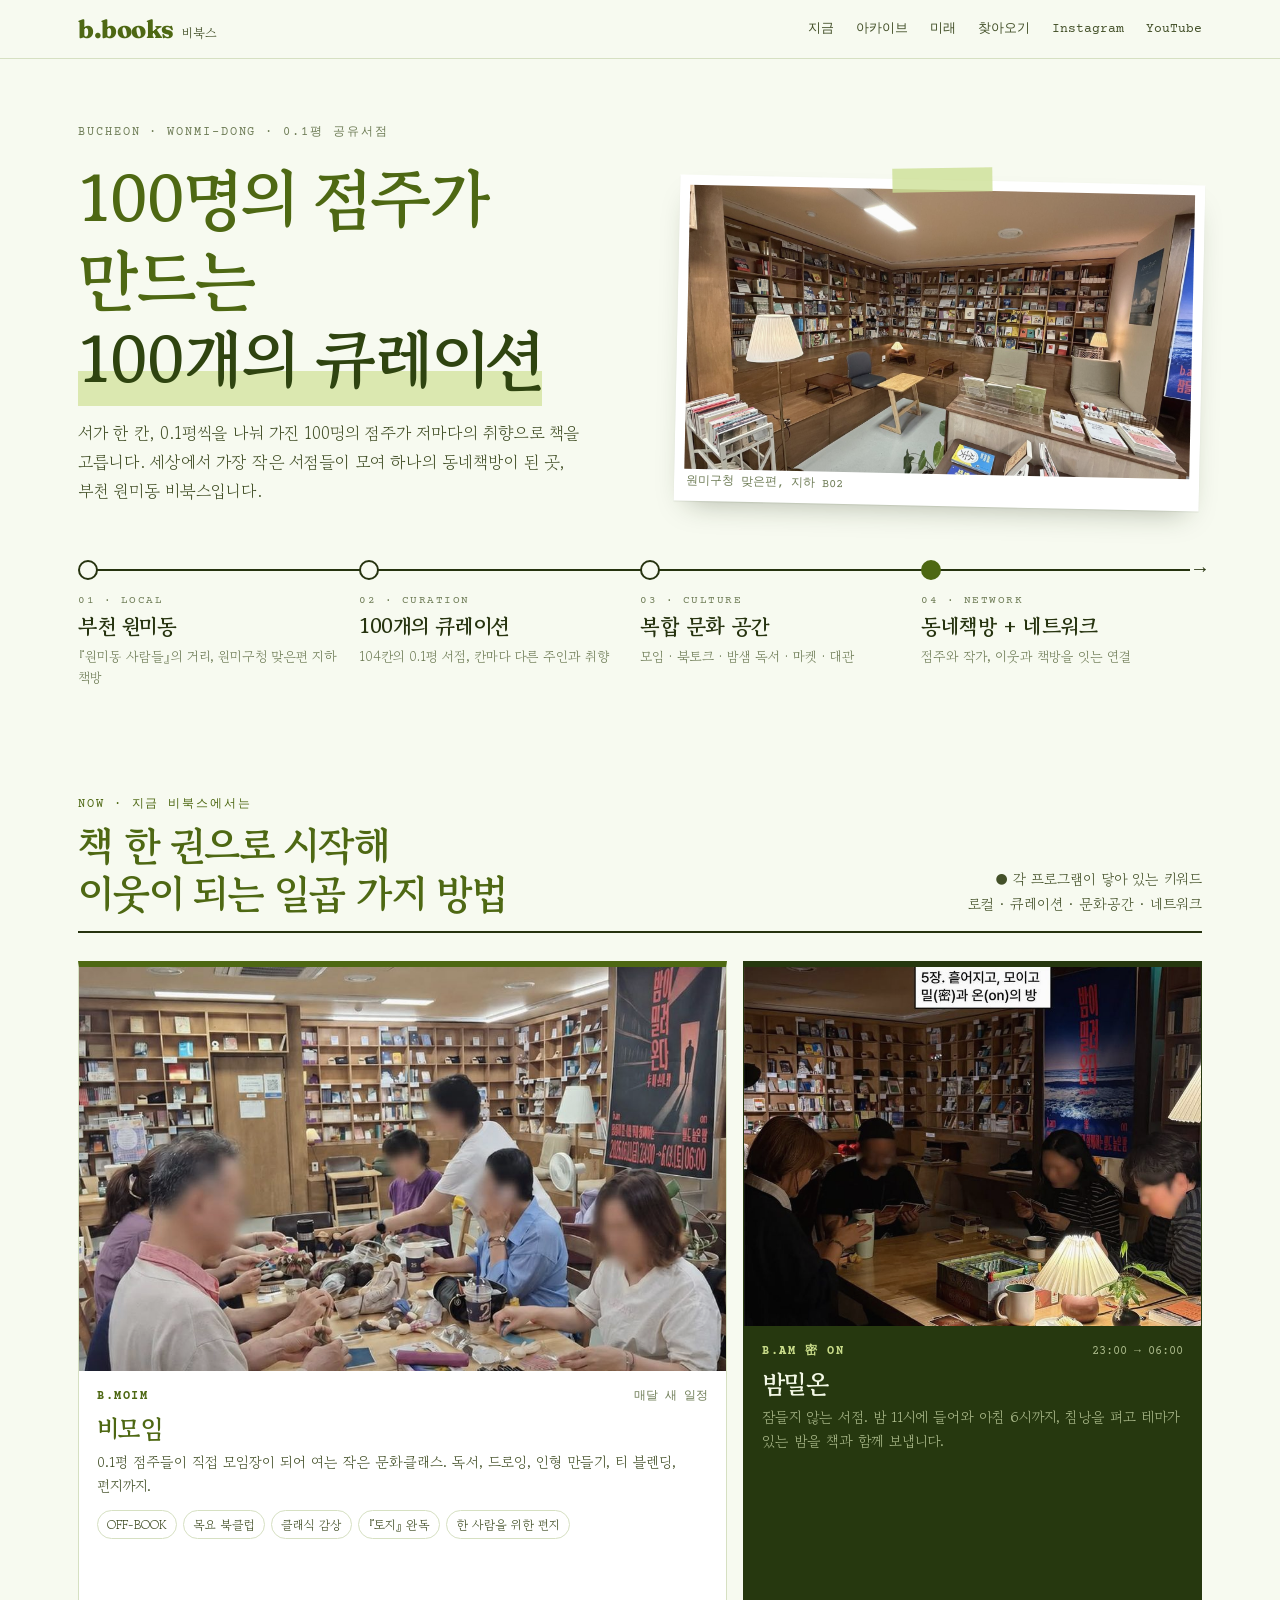
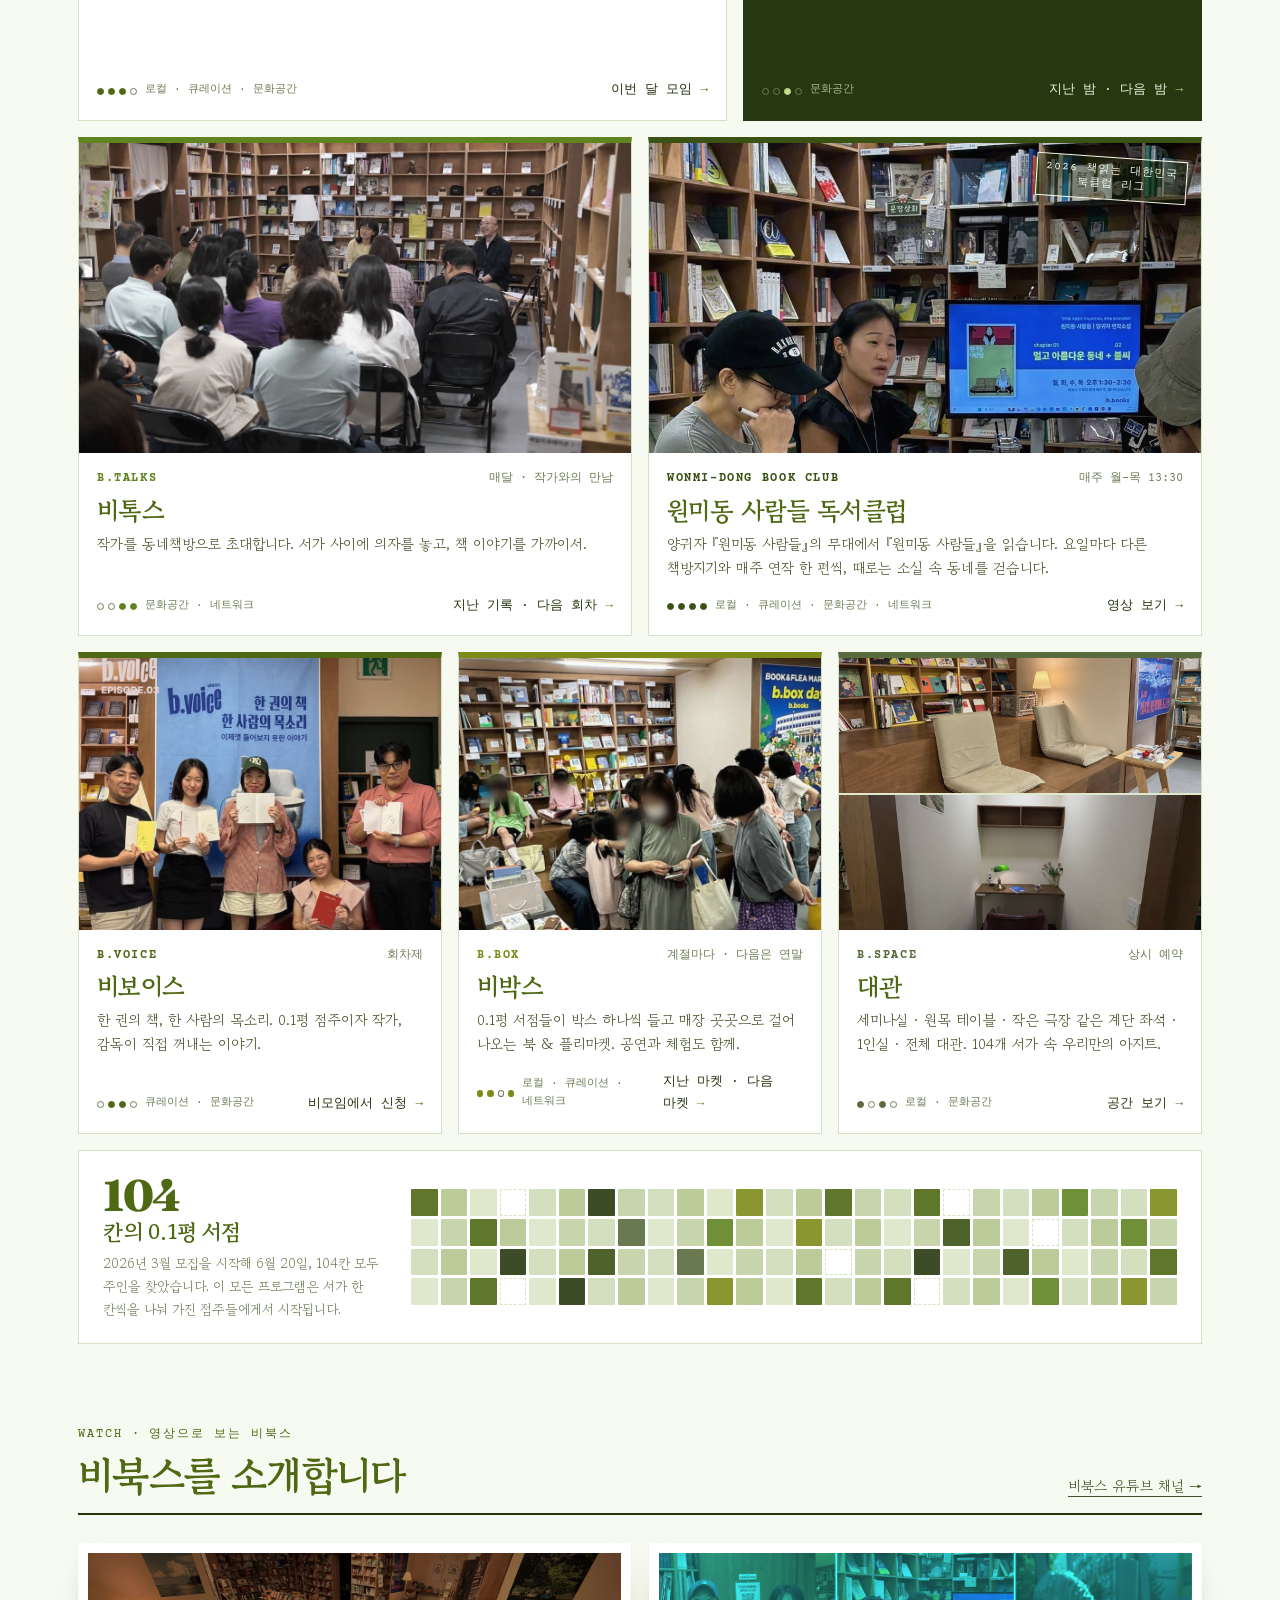
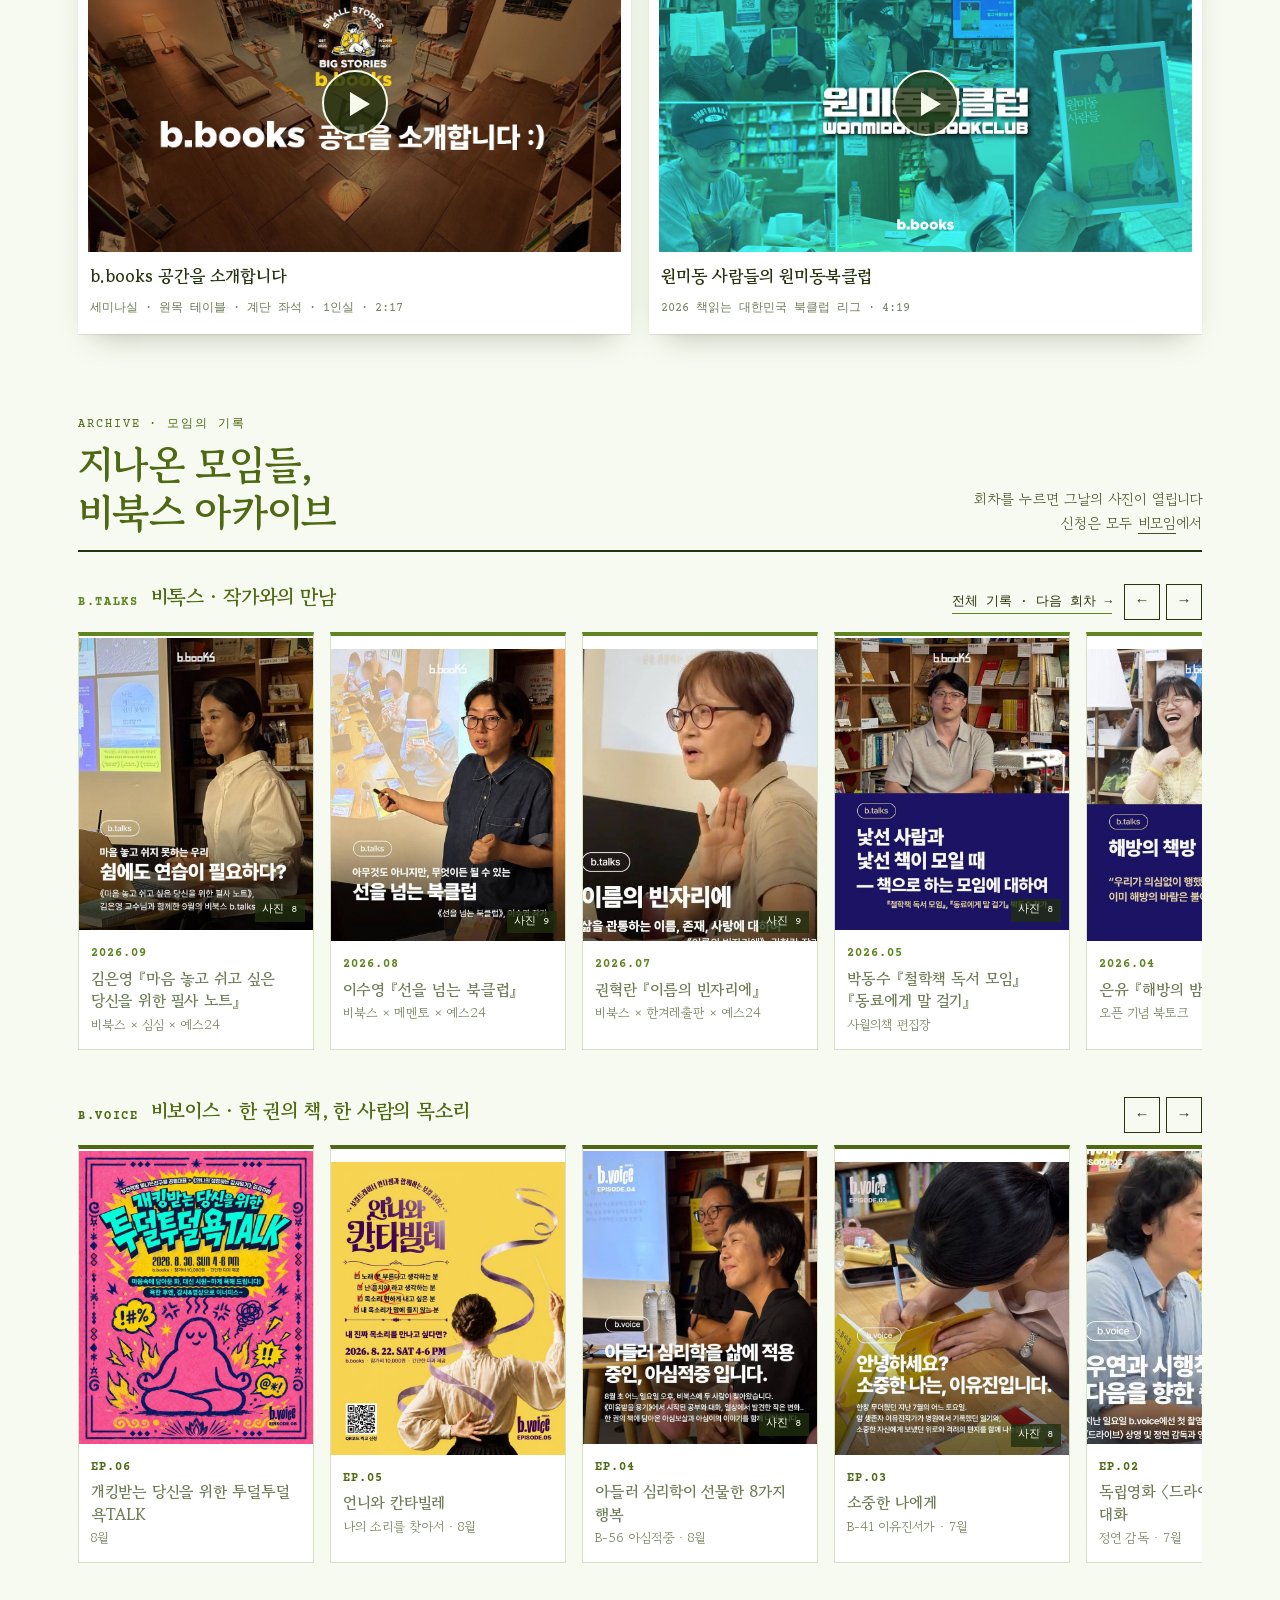
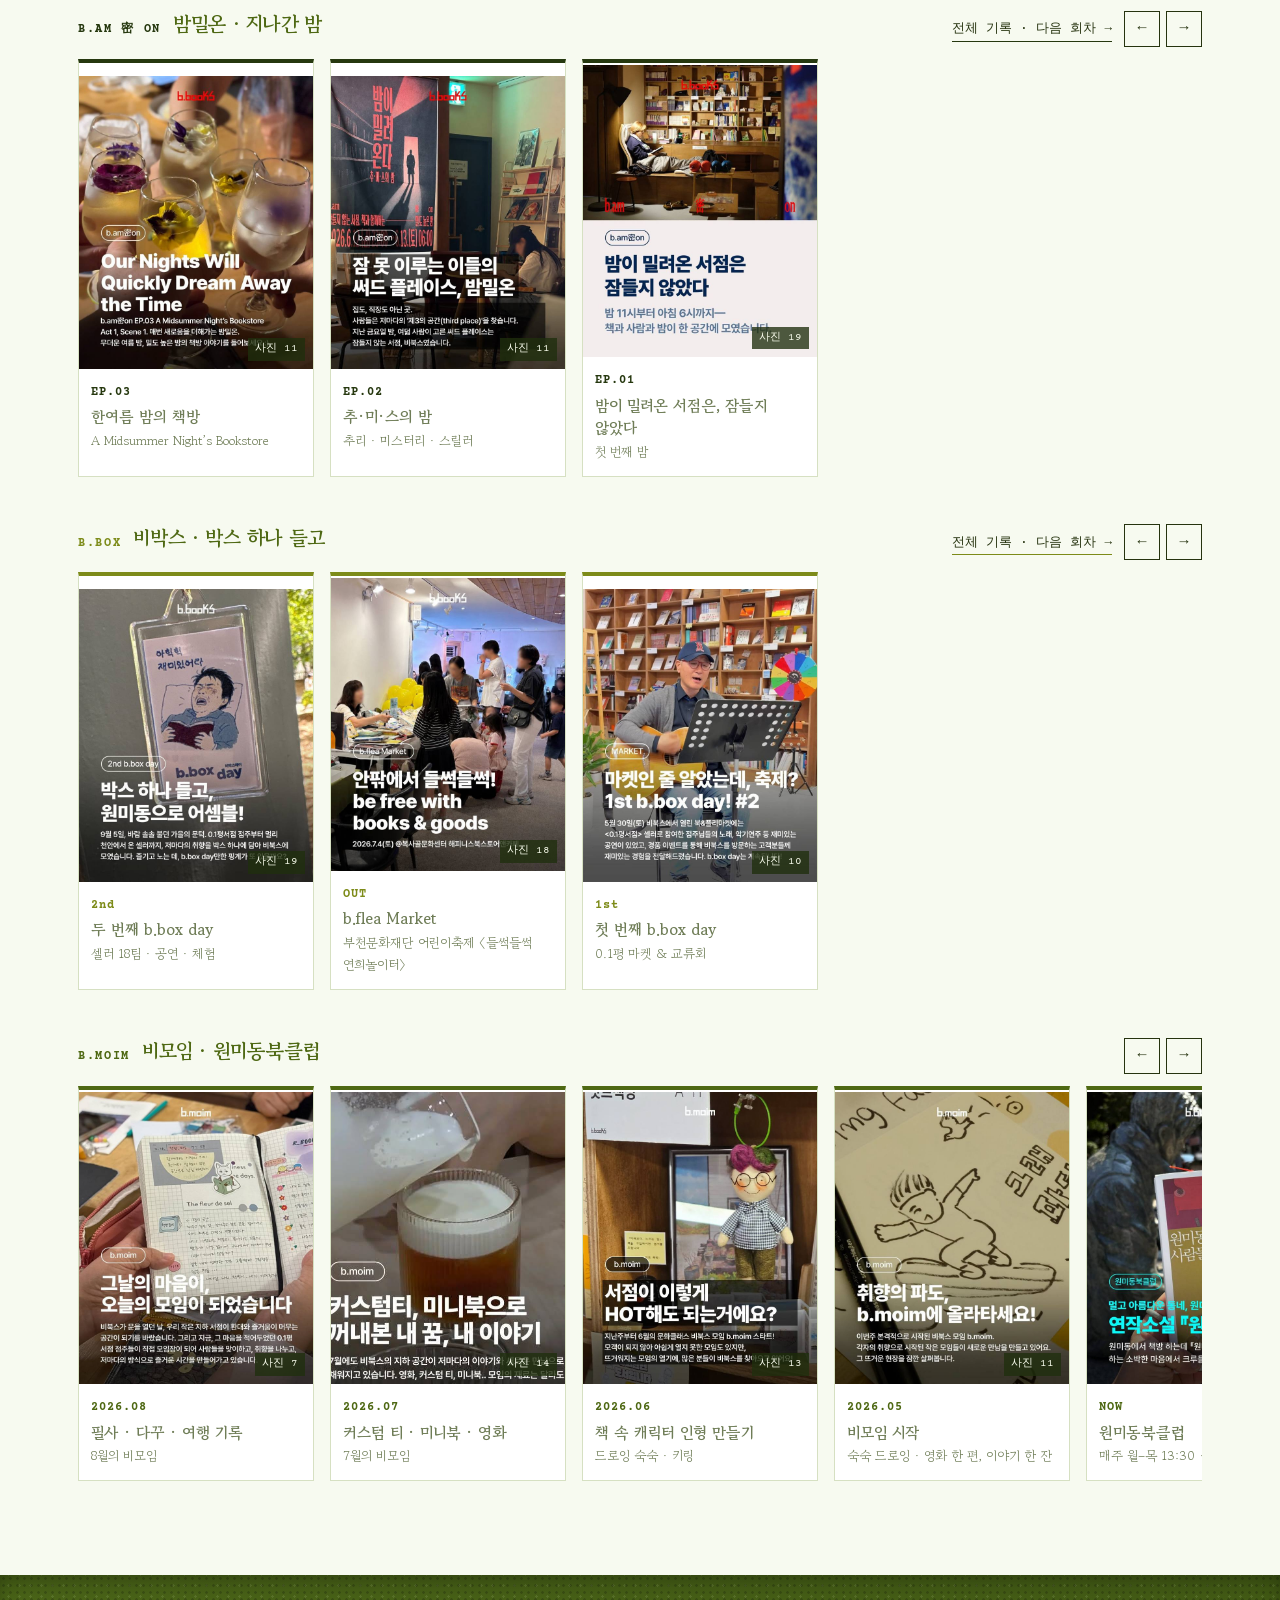
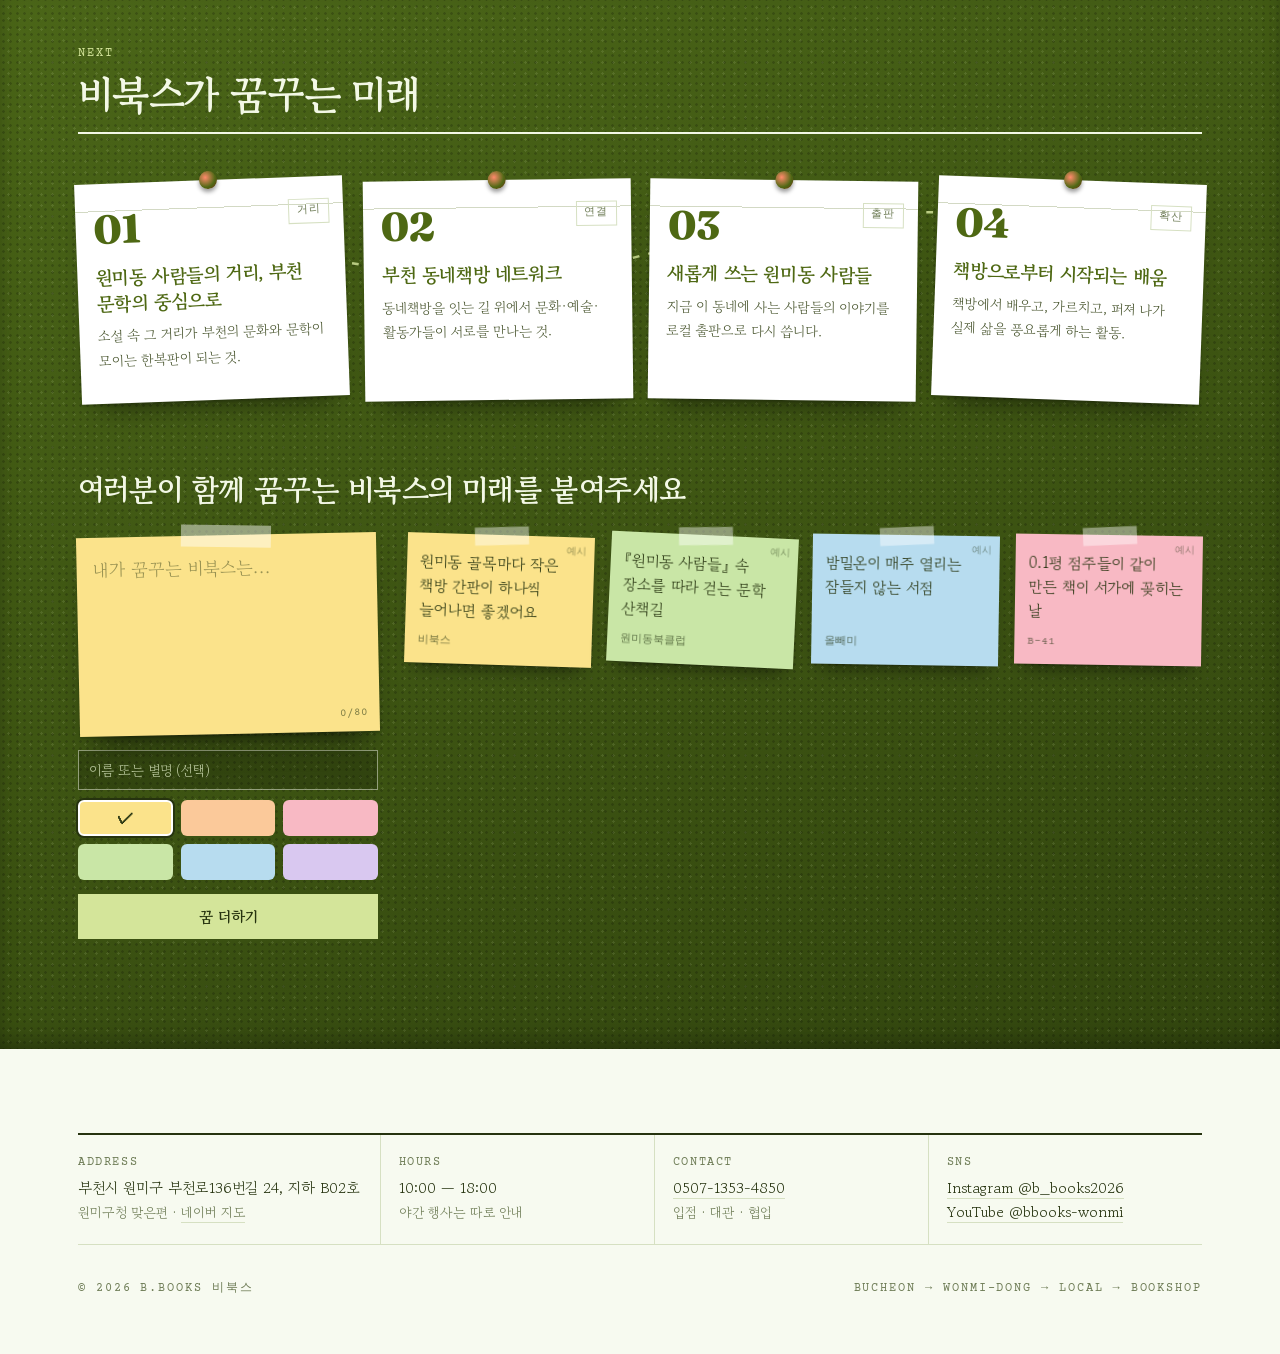
==== commit 907c0438: "비북스의 미래 섹션 정리: 카피, 포스트잇 6색, 꿈 더하기 Co-Authored-By: Claude Sonnet 5.5 <noreply@anthropic.com>" ====
--- a/index.html
+++ b/index.html
@@ -8,9 +8,9 @@
 <meta property="og:type" content="website">
 <meta property="og:title" content="비북스 b.books — 부천 원미동 동네책방">
 <meta property="og:description" content="원미동에서 책으로 모입니다. 비모임 · 비톡스 · 밤밀온 · 비보이스 · 비박스 · 원미동 사람들 독서클럽 · 대관">
-<meta property="og:image" content="https://yonghee0330.github.io/bbooks-home/images/og.jpg">
-<meta property="og:url" content="https://yonghee0330.github.io/bbooks-home/">
-<meta name="robots" content="noindex">
+<meta property="og:image" content="https://bbooks.co.kr/images/og.jpg">
+<link rel="canonical" href="https://bbooks.co.kr/">
+<meta property="og:url" content="https://bbooks.co.kr/">
 <link rel="preconnect" href="https://fonts.googleapis.com">
 <link rel="preconnect" href="https://fonts.gstatic.com" crossorigin>
 <link href="https://fonts.googleapis.com/css2?family=Courier+Prime:wght@400;700&family=Fraunces:ital,opsz,wght@0,9..144,600;0,9..144,800;1,9..144,400&family=Gowun+Batang:wght@400;700&display=swap" rel="stylesheet">
@@ -258,8 +258,6 @@
   .board { margin-top: 64px; }
   .board-head { display: flex; justify-content: space-between; align-items: end; gap: 16px; flex-wrap: wrap; margin-bottom: 20px; }
   .board-head h3 { font-size: clamp(22px, 2.6vw, 30px); letter-spacing: -.02em; }
-  .board-count { font-family: var(--mono); font-size: 13px; color: #dfe9cb; }
-  .board-count b { font-family: var(--display); font-size: 26px; color: #d4e59a; margin-right: 2px; }
   .board-grid { display: grid; grid-template-columns: 300px 1fr; gap: 28px; align-items: start; }
   .pad { position: sticky; top: 78px; }
   .pad-note {
@@ -270,13 +268,15 @@
   .pad-note textarea { width: 100%; border: 0; background: transparent; resize: none; font-family: 'Gowun Batang', serif; font-size: 18px; line-height: 1.6; color: #26330f; outline: none; }
   .pad-note textarea::placeholder { color: rgba(31,47,14,.45); }
   .pad-len { position: absolute; right: 12px; bottom: 8px; font-family: var(--mono); font-size: 11px; color: rgba(31,47,14,.55); }
-  .pad-row { display: flex; gap: 10px; align-items: center; margin-top: 16px; }
-  .pad-row input { flex: 1; min-width: 0; padding: 9px 10px; border: 1px solid rgba(243,248,230,.5); background: rgba(0,0,0,.18); color: #f3f8e6; font: 14px var(--serif); }
+  .pad-row { display: grid; gap: 10px; margin-top: 16px; }
+  .pad-row input { width: 100%; min-width: 0; padding: 9px 10px; border: 1px solid rgba(243,248,230,.5); background: rgba(0,0,0,.18); color: #f3f8e6; font: 14px var(--serif); }
   .pad-row input::placeholder { color: #bccaa0; }
-  .swatches { display: flex; gap: 6px; }
-  .sw { width: 24px; height: 24px; border-radius: 50%; border: 2px solid transparent; cursor: pointer; }
-  .sw[data-c=y] { background: #fbe38b; } .sw[data-c=p] { background: #f8b9c4; } .sw[data-c=g] { background: #c9e6a6; } .sw[data-c=b] { background: #b7dcef; }
+  .swatches { display: grid; grid-template-columns: repeat(3, 1fr); gap: 8px; }
+  .sw { position: relative; width: 100%; height: 36px; border-radius: 6px; border: 2px solid transparent; cursor: pointer; }
+  .sw[data-c=y] { background: #fbe38b; } .sw[data-c=o] { background: #fbc99a; } .sw[data-c=p] { background: #f8b9c4; }
+  .sw[data-c=g] { background: #c9e6a6; } .sw[data-c=b] { background: #b7dcef; } .sw[data-c=v] { background: #d9c8f0; }
   .sw.on { border-color: #fff; box-shadow: 0 0 0 2px #26330f; }
+  .sw.on::after { content: "✓"; position: absolute; inset: 0; display: grid; place-items: center; font-size: 17px; font-weight: 700; color: #26330f; }
   .hp { position: absolute; left: -9999px; width: 1px; height: 1px; opacity: 0; }
   .stick-btn { margin-top: 14px; width: 100%; padding: 12px; border: 0; background: #d4e59a; color: #26330f; font: 700 15px var(--serif); cursor: pointer; transition: transform .15s, background .2s; }
   .stick-btn:hover { background: #e3f0b4; transform: translateY(-1px); }
@@ -295,7 +295,7 @@
   .note:hover { transform: rotate(0deg) translateY(-4px) scale(1.03); z-index: 2; }
   .note p { font-size: 15.5px; line-height: 1.55; word-break: keep-all; }
   .note small { font-family: var(--mono); font-size: 11px; color: rgba(31,47,14,.6); display: flex; justify-content: space-between; gap: 6px; }
-  .note.p, .pad-note.p { --pc: #f8b9c4; } .note.g, .pad-note.g { --pc: #c9e6a6; } .note.b, .pad-note.b { --pc: #b7dcef; }
+  .note.p, .pad-note.p { --pc: #f8b9c4; } .note.g, .pad-note.g { --pc: #c9e6a6; } .note.b, .pad-note.b { --pc: #b7dcef; } .note.o, .pad-note.o { --pc: #fbc99a; } .note.v, .pad-note.v { --pc: #d9c8f0; }
   .note.new { animation: stick .9s cubic-bezier(.2,1.3,.4,1) both; }
   .note.mine::after { content: "내 메모"; position: absolute; right: 8px; top: 6px; font-family: var(--mono); font-size: 10px; color: rgba(31,47,14,.55); }
   .note.ex::after { content: "예시"; position: absolute; right: 8px; top: 6px; font-family: var(--mono); font-size: 10px; color: rgba(31,47,14,.45); }
@@ -431,7 +431,7 @@
       </div>
 
       <div class="bento">
-        <a class="mod m-moim" href="https://moim.bbooks.co.kr/" target="_blank" rel="noopener">
+        <a class="mod m-moim" href="/moim/">
           <div class="ph"><img src="images/m-moim.jpg" width="1000" height="625" alt="긴 테이블에 둘러앉아 비모임을 하는 사람들" loading="lazy"></div>
           <div class="body">
             <div class="meta"><span class="en">b.moim</span><span class="when">매달 새 일정</span></div>
@@ -475,7 +475,7 @@
           </div>
         </a>
 
-        <a class="mod m-voice" href="https://moim.bbooks.co.kr/" target="_blank" rel="noopener">
+        <a class="mod m-voice" href="/moim/">
           <div class="ph"><img src="images/m-voice.jpg" width="800" height="600" alt="비보이스 EP.03을 마치고 책을 들고 선 사람들" loading="lazy"></div>
           <div class="body">
             <div class="meta"><span class="en">b.voice</span><span class="when">회차제</span></div>
@@ -495,7 +495,7 @@
           </div>
         </a>
 
-        <a class="mod m-space" href="https://moim.bbooks.co.kr/space/" target="_blank" rel="noopener">
+        <a class="mod m-space" href="/moim/space/">
           <div class="ph">
             <img src="images/stairs.jpg" width="1100" height="619" alt="서가 아래 좌식 의자가 놓인 계단 좌석" loading="lazy">
             <img src="images/solo.jpg" width="1100" height="618" alt="1인실" loading="lazy">
@@ -546,7 +546,7 @@
     <div class="wrap">
       <div class="sec-head">
         <h2><small>ARCHIVE · 모임의 기록</small>지나온 모임들,<br>비북스 아카이브</h2>
-        <p>회차를 누르면 그날의 사진이 열립니다<br>신청은 모두 <a class="ul" href="https://moim.bbooks.co.kr/" target="_blank" rel="noopener">비모임</a>에서</p>
+        <p>회차를 누르면 그날의 사진이 열립니다<br>신청은 모두 <a class="ul" href="/moim/">비모임</a>에서</p>
       </div>
       <div class="reel" data-reel="talks" style="--c: var(--c-talks)">
         <div class="reel-head"><span class="en">b.talks</span><h3>비톡스 · 작가와의 만남</h3><a class="reel-all" href="talks/">전체 기록 · 다음 회차 →</a><span class="nav"><button type="button" data-dir="-1" aria-label="이전">←</button><button type="button" data-dir="1" aria-label="다음">→</button></span></div>
@@ -580,8 +580,7 @@
   <section class="future-band" id="next">
     <div class="wrap">
       <div class="sec-head light">
-        <h2><small>NEXT · 비북스의 미래</small>0.1평에서 시작해,<br>원미동의 내일로</h2>
-        <p>연필로 그려 둔 가안 네 장,<br>그리고 당신이 붙이는 한 장</p>
+        <h2><small>NEXT</small>비북스가 꿈꾸는 미래</h2>
       </div>
 
       <div class="roadmap">
@@ -598,27 +597,28 @@
 
       <div class="board">
         <div class="board-head">
-          <h3>당신이 꿈꾸는 서점의 미래를 붙여 주세요</h3>
-          <p class="board-count"><b id="fcount">0</b>장의 미래가 붙어 있어요</p>
+          <h3>여러분이 함께 꿈꾸는 비북스의 미래를 붙여주세요</h3>
         </div>
         <div class="board-grid">
           <form class="pad" id="fform" autocomplete="off">
             <label class="pad-note" id="fpad">
-              <span class="sr">서점의 미래</span>
-              <textarea id="ftext" maxlength="80" rows="5" placeholder="10년 뒤 비북스는…" required></textarea>
+              <span class="sr">내가 꿈꾸는 비북스</span>
+              <textarea id="ftext" maxlength="80" rows="5" placeholder="내가 꿈꾸는 비북스는..." required></textarea>
               <span class="pad-len"><span id="flen">0</span>/80</span>
             </label>
             <div class="pad-row">
               <input id="fname" maxlength="12" placeholder="이름 또는 별명 (선택)" aria-label="이름 또는 별명">
               <div class="swatches" role="radiogroup" aria-label="포스트잇 색">
                 <button type="button" class="sw on" data-c="y" aria-label="노랑" aria-checked="true" role="radio"></button>
+                <button type="button" class="sw" data-c="o" aria-label="살구" aria-checked="false" role="radio"></button>
                 <button type="button" class="sw" data-c="p" aria-label="분홍" aria-checked="false" role="radio"></button>
                 <button type="button" class="sw" data-c="g" aria-label="연두" aria-checked="false" role="radio"></button>
                 <button type="button" class="sw" data-c="b" aria-label="하늘" aria-checked="false" role="radio"></button>
+                <button type="button" class="sw" data-c="v" aria-label="보라" aria-checked="false" role="radio"></button>
               </div>
             </div>
             <input class="hp" id="fhp" tabindex="-1" autocomplete="off" aria-hidden="true">
-            <button class="stick-btn" type="submit">미래에 붙이기 📌</button>
+            <button class="stick-btn" type="submit">꿈 더하기</button>
             <p class="pad-msg" id="fmsg" role="status"></p>
           </form>
           <div class="wall-notes" id="fwall" aria-live="polite"></div>
@@ -719,8 +719,8 @@
     var wall = document.getElementById('fwall'), form = document.getElementById('fform');
     if (!wall || !form) return;
     var text = document.getElementById('ftext'), name = document.getElementById('fname'), pad = document.getElementById('fpad');
-    var msg = document.getElementById('fmsg'), len = document.getElementById('flen'), countEl = document.getElementById('fcount');
-    var color = 'y', total = 0, KEY = 'bbooks-future-mine';
+    var msg = document.getElementById('fmsg'), len = document.getElementById('flen');
+    var color = 'y', KEY = 'bbooks-future-mine';
     var EXAMPLES = [
       { text: '원미동 골목마다 작은 책방 간판이 하나씩 늘어나면 좋겠어요', name: '비북스', color: 'y' },
       { text: '『원미동 사람들』 속 장소를 따라 걷는 문학 산책길', name: '원미동북클럽', color: 'g' },
@@ -733,18 +733,12 @@
     function esc2(s) { return String(s || '').replace(/[&<>"]/g, function (c) { return { '&': '&amp;', '<': '&lt;', '>': '&gt;', '"': '&quot;' }[c]; }); }
     function noteEl(n, i, cls) {
       var d = document.createElement('div');
-      d.className = 'note ' + (/^[ypgb]$/.test(n.color) ? n.color : 'y') + (cls ? ' ' + cls : '');
+      d.className = 'note ' + (/^[ypogbv]$/.test(n.color) ? n.color : 'y') + (cls ? ' ' + cls : '');
       d.style.setProperty('--r', rot(n.text + (n.ts || '')) + 'deg');
       d.style.setProperty('--i', i);
       var when = n.ts ? new Date(n.ts) : null;
       d.innerHTML = '<p>' + esc2(n.text) + '</p><small><span>' + esc2(n.name || '익명') + '</span><span>' + (when && !isNaN(when) ? (when.getMonth() + 1) + '.' + when.getDate() : '') + '</span></small>';
       return d;
-    }
-    function setCount(n, real) {
-      total = n;
-      var box = countEl.parentNode;
-      if (real === 0) { box.textContent = '첫 번째 미래를 붙여 주세요 ✦'; }
-      else { box.innerHTML = '<b id="fcount">' + n + '</b>장의 미래가 붙어 있어요'; countEl = document.getElementById('fcount'); }
     }
     function render(list, opts) {
       wall.innerHTML = '';
@@ -755,13 +749,13 @@
       if (!live) {
         var m = mine().map(function (n) { n._cls = 'mine'; return n; });
         var ex = EXAMPLES.map(function (n) { n._cls = 'ex'; return n; });
-        render(m.slice().reverse().concat(ex)); setCount(m.length, m.length); return;
+        render(m.slice().reverse().concat(ex)); return;
       }
       fetch(FUTURE_API + '?action=list').then(function (r) { return r.json(); }).then(function (d) {
         var ids = mine().map(function (n) { return n.id; });
         var list = (d.notes || []).map(function (n) { if (ids.indexOf(n.id) > -1) n._cls = 'mine'; return n; });
         var ex = list.length < 6 ? EXAMPLES.map(function (n) { n._cls = 'ex'; return n; }) : [];
-        render(list.concat(ex)); setCount(d.count || list.length, d.count || list.length);
+        render(list.concat(ex));
       }).catch(function () { live = false; load(); });
     }
     // 화면에 들어오면 로드맵 · 메모 애니메이션
@@ -786,20 +780,20 @@
       if (v.length < 2) { msg.textContent = '두 글자 이상 적어 주세요.'; return; }
       if (document.getElementById('fhp').value) return;
       var n = { text: v, name: name.value.trim().slice(0, 12), color: color, ts: new Date().toISOString() };
-      var btn = form.querySelector('.stick-btn'); btn.disabled = true; msg.textContent = '붙이는 중…';
+      var btn = form.querySelector('.stick-btn'); btn.disabled = true; msg.textContent = '꿈을 더하는 중…';
       function stuck(saved) {
         var list = mine(); list.push(saved); saveMine(list);
         var el = noteEl(saved, 0, 'mine new'); el.style.opacity = 1;
-        wall.insertBefore(el, wall.firstChild); setCount(total + 1, total + 1);
+        wall.insertBefore(el, wall.firstChild);
         text.value = ''; len.textContent = '0'; btn.disabled = false;
-        msg.textContent = '비북스의 미래에 한 장이 붙었어요. 고맙습니다!';
+        msg.textContent = '비북스의 미래에 꿈이 하나 더해졌어요. 고맙습니다!';
         el.scrollIntoView({ block: 'nearest', behavior: 'smooth' });
       }
       if (!live) { setTimeout(function () { stuck(n); }, 250); return; }
       fetch(FUTURE_API, { method: 'POST', headers: { 'Content-Type': 'text/plain;charset=utf-8' }, body: JSON.stringify({ action: 'add', text: n.text, name: n.name, color: n.color, hp: '' }) })
         .then(function (r) { return r.json(); })
         .then(function (d) { if (!d.ok) throw new Error(d.error || 'fail'); n.id = d.id; stuck(n); })
-        .catch(function (err) { btn.disabled = false; msg.textContent = err.message === 'busy' ? '잠시 뒤 다시 붙여 주세요.' : '붙이지 못했어요. 잠시 뒤 다시 시도해 주세요.'; });
+        .catch(function (err) { btn.disabled = false; msg.textContent = err.message === 'busy' ? '잠시 뒤 다시 더해 주세요.' : '꿈을 더하지 못했어요. 잠시 뒤 다시 시도해 주세요.'; });
     });
     load();
   })();
